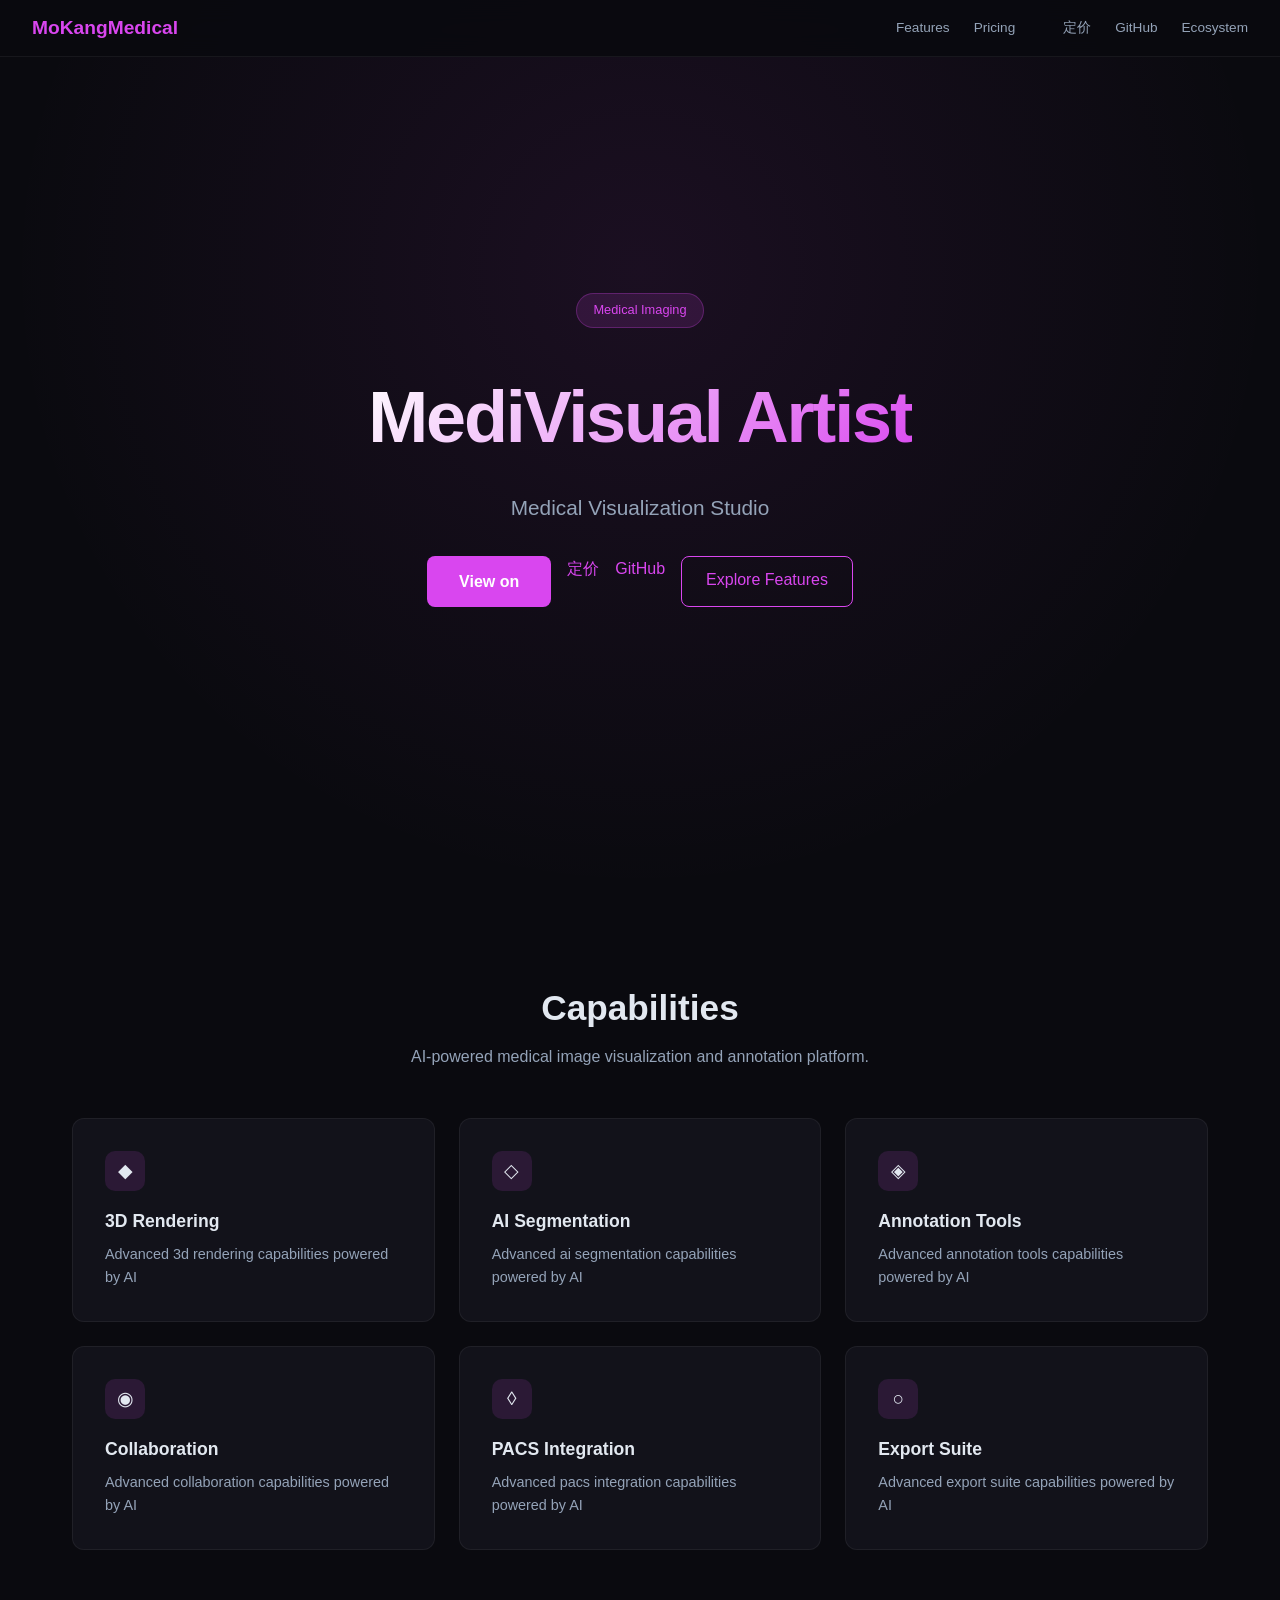
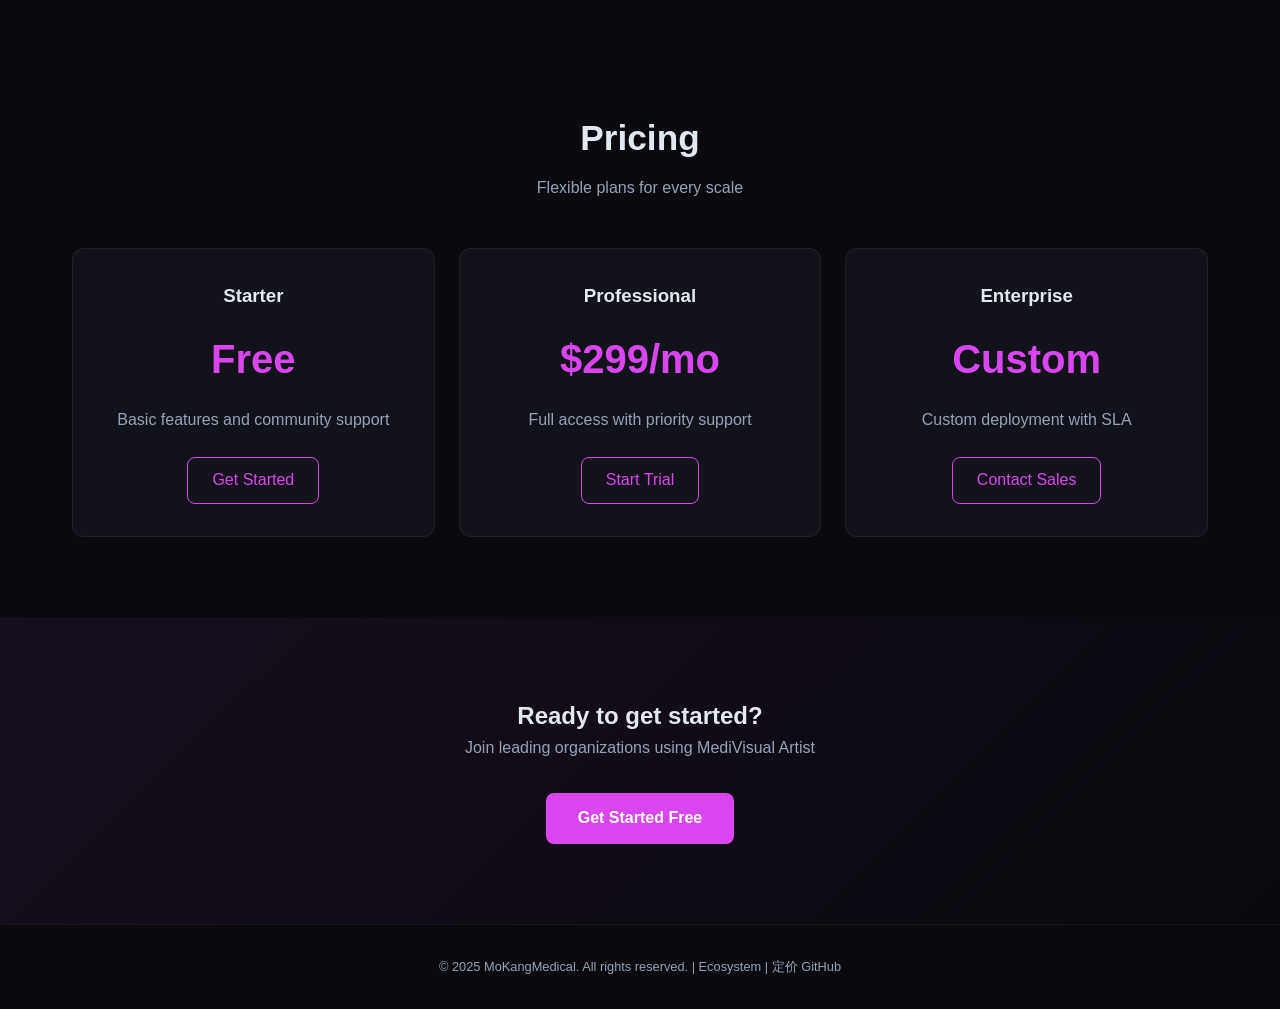
==== docs/index.html @ 1a630e6d "feat: comprehensive page upgrade with pricing, OG, JS, contact" ====
<!DOCTYPE html>
<html lang="en">
<head>
<meta charset="UTF-8">
<meta name="viewport" content="width=device-width,initial-scale=1.0">
<title>MediVisual Artist - MoKangMedical</title>
<meta name="description" content="AI-powered medical image visualization and annotation platform.">
<meta property="og:title" content="MediVisual Artist - MoKangMedical">
<meta property="og:description" content="AI-powered medical image visualization and annotation platform.">
<meta property="og:type" content="website">
<meta property="og:url" content="https://mokangmedical.github.io/medivisual-artist/">
<link rel="icon" href="data:image/svg+xml,<svg xmlns='http://www.w3.org/2000/svg' viewBox='0 0 100 100'><text y='.9em' font-size='90'>&#x1f3e5;</text></svg>">
<style>
*{margin:0;padding:0;box-sizing:border-box}
:root{--p:#d946ef;--bg:#0a0a0f;--s:#12121a;--t:#e2e8f0;--m:#94a3b8;--b:rgba(255,255,255,.06)}
body{font-family:-apple-system,BlinkMacSystemFont,'Segoe UI',sans-serif;background:var(--bg);color:var(--t);line-height:1.6}
a{color:var(--p);text-decoration:none}
.nav{position:fixed;top:0;left:0;right:0;background:rgba(10,10,15,.95);backdrop-filter:blur(12px);border-bottom:1px solid var(--b);z-index:1000;padding:.8rem 2rem;display:flex;align-items:center;justify-content:space-between}
.nb{font-size:1.2rem;font-weight:700;color:var(--p)}
.nl{display:flex;gap:1.5rem;align-items:center}
.nl a{color:var(--m);font-size:.85rem;transition:color .2s}
.nl a:hover{color:var(--t)}
.hero{min-height:100vh;display:flex;align-items:center;justify-content:center;text-align:center;padding:6rem 2rem;position:relative;overflow:hidden}
.hero::before{content:'';position:absolute;inset:0;background:radial-gradient(ellipse at 50% 30%,#d946ef15,transparent 70%)}
.hc{position:relative;max-width:800px}
.hero h1{font-size:clamp(2.5rem,6vw,4.5rem);font-weight:800;letter-spacing:-.03em;background:linear-gradient(135deg,#fff,#d946ef);-webkit-background-clip:text;-webkit-text-fill-color:transparent;margin-bottom:1rem}
.sub{font-size:1.3rem;color:var(--m);margin-bottom:2rem}
.cat{display:inline-block;padding:.4rem 1rem;background:#d946ef22;border:1px solid #d946ef44;border-radius:999px;font-size:.8rem;color:var(--p);margin-bottom:2rem}
.btn{display:inline-block;padding:.8rem 2rem;background:var(--p);color:#fff;border-radius:8px;font-weight:600;transition:all .2s}
.btn:hover{transform:translateY(-2px);box-shadow:0 8px 24px #d946ef40}
.bo{display:inline-block;padding:.6rem 1.5rem;border:1px solid var(--p);color:var(--p);border-radius:8px;font-weight:500;transition:all .2s}
.bo:hover{background:var(--p);color:#fff}
.sec{padding:5rem 2rem;max-width:1200px;margin:0 auto}
.st{text-align:center;font-size:2.2rem;font-weight:700;margin-bottom:.5rem}
.ss{text-align:center;color:var(--m);margin-bottom:3rem}
.fg{display:grid;grid-template-columns:repeat(auto-fit,minmax(300px,1fr));gap:1.5rem}
.fc{background:var(--s);border:1px solid var(--b);border-radius:12px;padding:2rem;transition:all .3s}
.fc:hover{border-color:#d946ef40;transform:translateY(-4px)}
.fi{width:40px;height:40px;background:#d946ef20;border-radius:10px;display:flex;align-items:center;justify-content:center;font-size:1.2rem;margin-bottom:1rem}
.fc h3{font-size:1.1rem;margin-bottom:.5rem}
.fc p{color:var(--m);font-size:.9rem}
.pg{display:grid;grid-template-columns:repeat(auto-fit,minmax(250px,1fr));gap:1.5rem;margin-top:2rem}
.pc{background:var(--s);border:1px solid var(--b);border-radius:12px;padding:2rem;text-align:center;transition:all .3s}
.pc:hover{border-color:#d946ef40}
.pr{font-size:2.5rem;font-weight:800;color:var(--p);margin:1rem 0}
.pc p{color:var(--m);margin-bottom:1.5rem}
.cta{text-align:center;padding:5rem 2rem;background:linear-gradient(135deg,#d946ef10,transparent)}
footer{text-align:center;padding:2rem;color:var(--m);font-size:.8rem;border-top:1px solid var(--b)}
footer a{color:var(--m)}
.stats{display:grid;grid-template-columns:repeat(4,1fr);gap:1.5rem;margin:3rem 0}
.stat{text-align:center}
.stat .num{font-size:2.5rem;font-weight:800;color:var(--p)}
.stat .lbl{color:var(--m);font-size:.85rem}
@media(max-width:768px){.nl{display:none}.fg,.pg{grid-template-columns:1fr}.stats{grid-template-columns:repeat(2,1fr)}}
</style>
<script type="application/ld+json">
{
  "@context": "https://schema.org",
  "@type": "SoftwareApplication",
  "name": "MediVisual Artist - Medical Visualization",
  "description": "AI-powered medical visualization platform for creating professional medical illustrations, anatomical diagrams, and research figures.",
  "url": "https://mokangmedical.github.io/medivisual-artist/",
  "provider": {
    "@type": "Organization",
    "name": "MoKangMedical",
    "url": "https://github.com/MoKangMedical"
  }
}
</script>
  <meta name="robots" content="index, follow">
<meta name="theme-color" content="#0a0a0f">
</head>
<body>
<nav class="nav">
<a href="https://mokangmedical.github.io/opc-homepage/" class="nb">MoKangMedical</a>
<div class="nl">
<a href="#features">Features</a>
<a href="#pricing">Pricing</a>
<a href="https://github.com/MoKangMedical/medivisual-artist"><a href="pricing.html">定价</a>
<a href="https://github.com/MoKangMedical">GitHub</a>
<a href="https://mokangmedical.github.io/opc-homepage/">Ecosystem</a>
</div>
</nav>
<section class="hero">
<div class="hc">
<span class="cat">Medical Imaging</span>
<h1>MediVisual Artist</h1>
<p class="sub">Medical Visualization Studio</p>
<div style="display:flex;gap:1rem;justify-content:center;flex-wrap:wrap">
<a href="https://github.com/MoKangMedical/medivisual-artist" class="btn">View on <a href="pricing.html">定价</a>
<a href="https://github.com/MoKangMedical">GitHub</a>
<a href="#features" class="bo">Explore Features</a>
</div>
</div>
</section>
<section class="sec" id="features">
<h2 class="st">Capabilities</h2>
<p class="ss">AI-powered medical image visualization and annotation platform.</p>
<div class="fg"><div class="fc"><div class="fi">◆</div><h3>3D Rendering</h3><p>Advanced 3d rendering capabilities powered by AI</p></div><div class="fc"><div class="fi">◇</div><h3>AI Segmentation</h3><p>Advanced ai segmentation capabilities powered by AI</p></div><div class="fc"><div class="fi">◈</div><h3>Annotation Tools</h3><p>Advanced annotation tools capabilities powered by AI</p></div><div class="fc"><div class="fi">◉</div><h3>Collaboration</h3><p>Advanced collaboration capabilities powered by AI</p></div><div class="fc"><div class="fi">◊</div><h3>PACS Integration</h3><p>Advanced pacs integration capabilities powered by AI</p></div><div class="fc"><div class="fi">○</div><h3>Export Suite</h3><p>Advanced export suite capabilities powered by AI</p></div>
</div>
</section>
<section class="sec" id="pricing">
<h2 class="st">Pricing</h2>
<p class="ss">Flexible plans for every scale</p>
<div class="pg">
<div class="pc"><h3>Starter</h3><div class="pr">Free</div><p>Basic features and community support</p><a href="https://github.com/MoKangMedical/medivisual-artist" class="bo">Get Started</a></div>
<div class="pc"><h3>Professional</h3><div class="pr">$299/mo</div><p>Full access with priority support</p><a href="https://github.com/MoKangMedical/medivisual-artist" class="bo">Start Trial</a></div>
<div class="pc"><h3>Enterprise</h3><div class="pr">Custom</div><p>Custom deployment with SLA</p><a href="https://github.com/MoKangMedical/medivisual-artist" class="bo">Contact Sales</a></div>
</div>
</section>
<section class="cta">
<h2>Ready to get started?</h2>
<p style="color:var(--m);margin-bottom:2rem">Join leading organizations using MediVisual Artist</p>
<a href="https://github.com/MoKangMedical/medivisual-artist" class="btn">Get Started Free</a>
</section>
<footer>
<p>&copy; 2025 MoKangMedical. All rights reserved. | <a href="https://mokangmedical.github.io/opc-homepage/">Ecosystem</a> | <a href="https://github.com/MoKangMedical"><a href="pricing.html">定价</a>
<a href="https://github.com/MoKangMedical">GitHub</a></p>
</footer>
<script>
// Scroll reveal animation
const obs=new IntersectionObserver(e=>{e.forEach(i=>{if(i.isIntersecting){i.target.style.opacity='1';i.target.style.transform='translateY(0)';obs.unobserve(i.target)}})},{threshold:.1});
document.querySelectorAll('.fc,.pc').forEach(el=>{el.style.opacity='0';el.style.transform='translateY(20px)';el.style.transition='all 0.6s ease';obs.observe(el)});
// Counter animation
document.querySelectorAll('.stat .num').forEach(el=>{const t=parseInt(el.dataset.val||0);let c=0;const s=t/60;const tm=setInterval(()=>{c+=s;if(c>=t){c=t;clearInterval(tm)}el.textContent=Math.floor(c).toLocaleString()},25)});
</script>
</body>
</html>
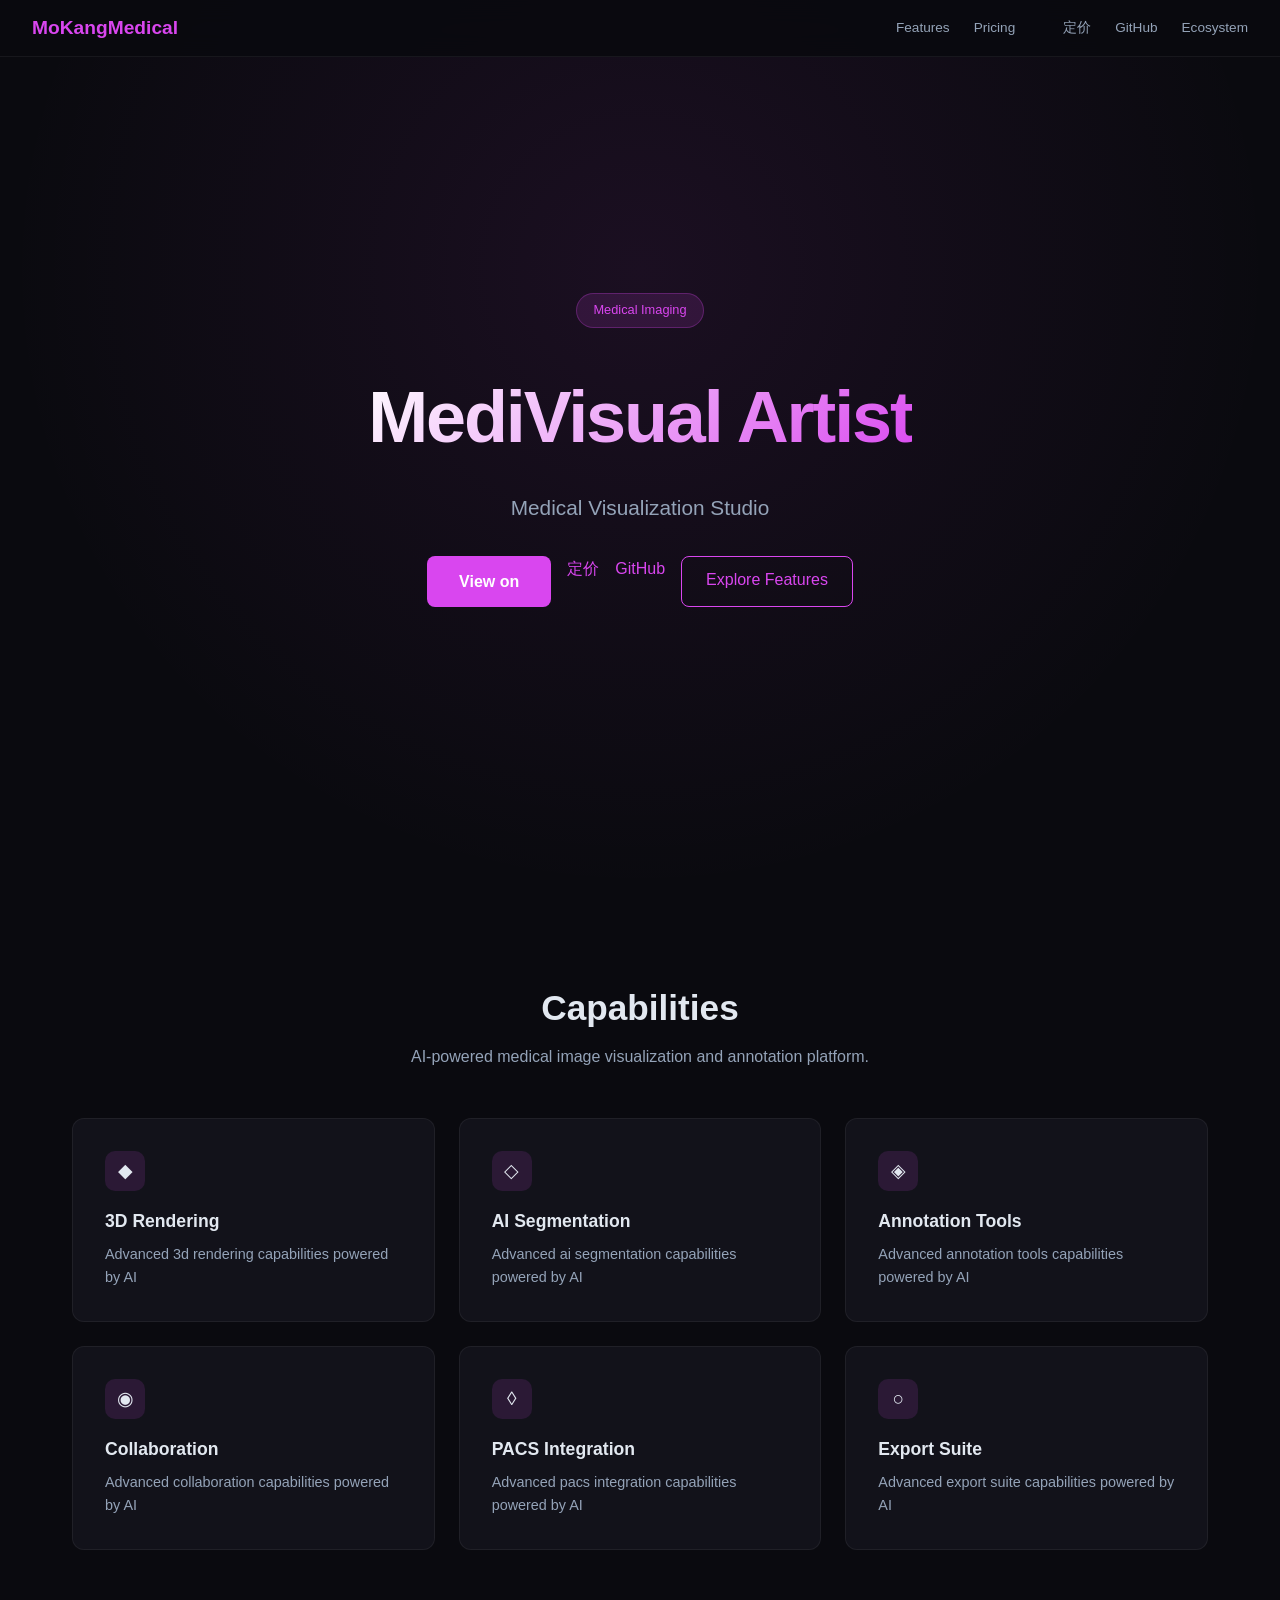
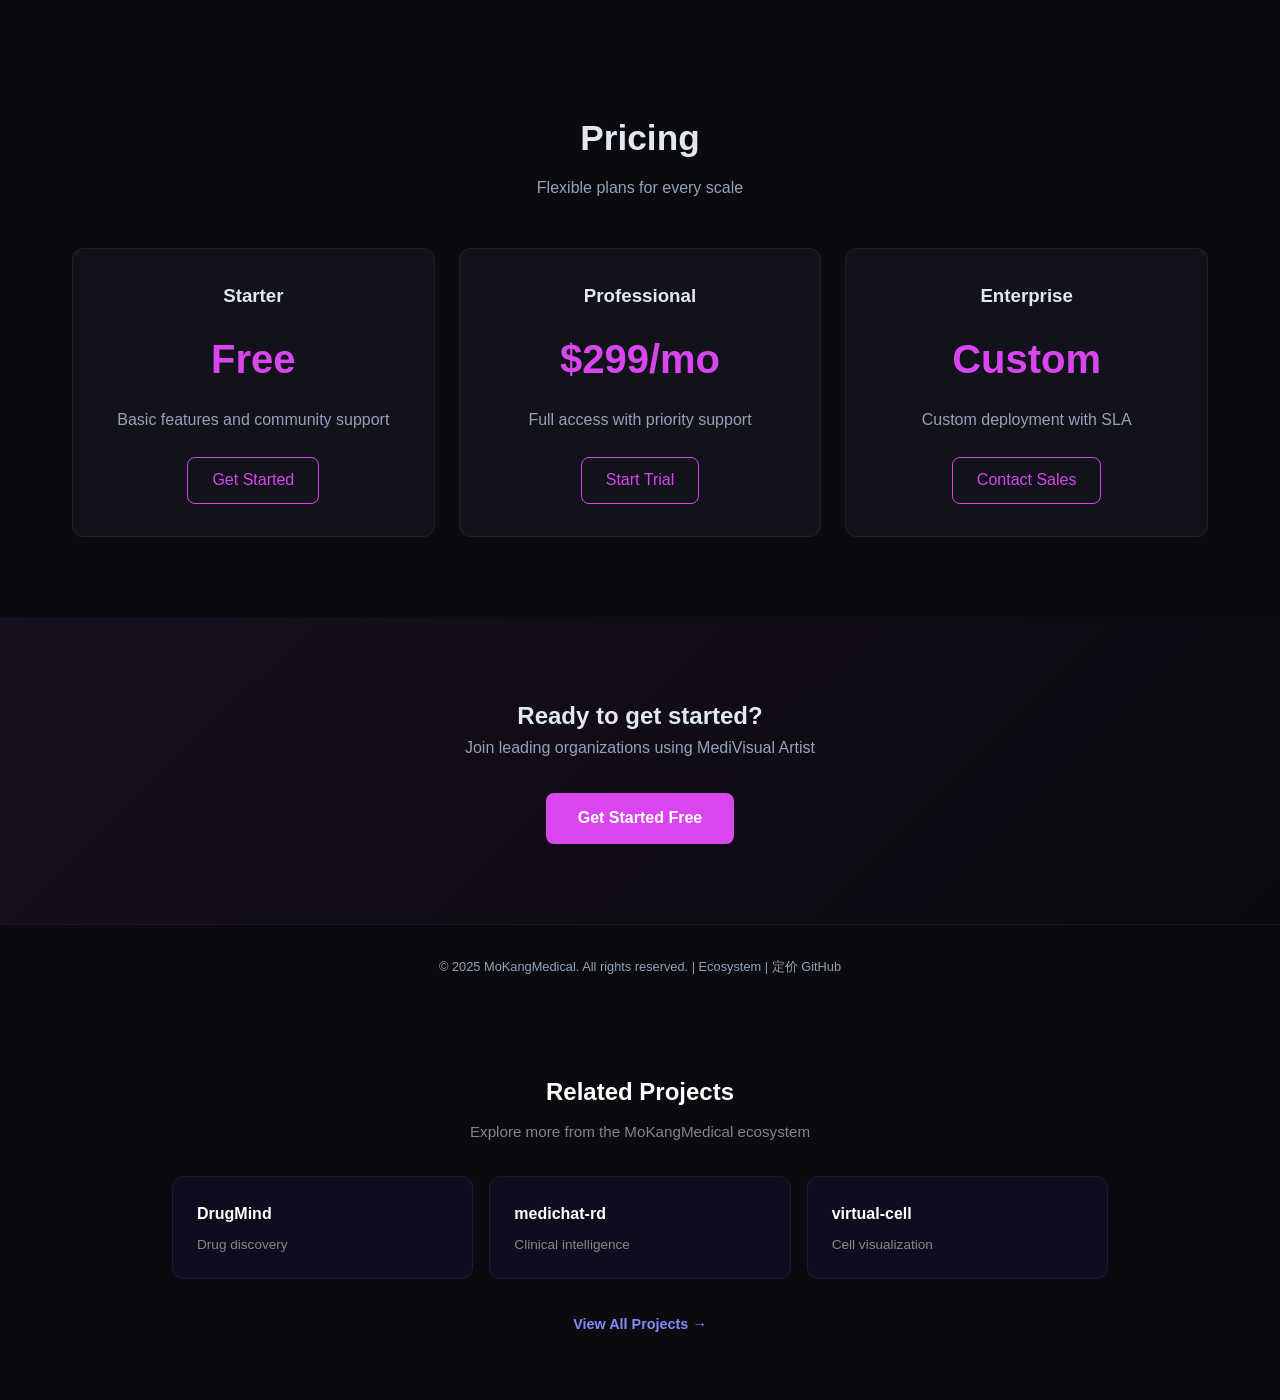
==== commit e2b7d42e: "feat: add ecosystem cross-references + JSON-LD structured data" ====
--- a/docs/index.html
+++ b/docs/index.html
@@ -124,5 +124,17 @@
 // Counter animation
 document.querySelectorAll('.stat .num').forEach(el=>{const t=parseInt(el.dataset.val||0);let c=0;const s=t/60;const tm=setInterval(()=>{c+=s;if(c>=t){c=t;clearInterval(tm)}el.textContent=Math.floor(c).toLocaleString()},25)});
 </script>
+
+<section style="padding:4rem 2rem;max-width:1000px;margin:0 auto">
+<h3 style="font-size:1.5rem;font-weight:800;color:#fff;text-align:center;margin-bottom:0.5rem">Related Projects</h3>
+<p style="color:rgba(255,255,255,0.5);text-align:center;margin-bottom:2rem;font-size:0.95rem">Explore more from the MoKangMedical ecosystem</p>
+<div style="display:grid;grid-template-columns:repeat(auto-fill,minmax(280px,1fr));gap:1rem">
+<a href="https://mokangmedical.github.io/DrugMind/" style="display:block;background:rgba(15,15,40,0.6);border:1px solid rgba(99,102,241,0.15);border-radius:12px;padding:1.5rem;text-decoration:none;color:#fff;transition:all 0.3s"><h4 style="font-size:1rem;font-weight:700;margin:0 0 0.5rem">DrugMind</h4><p style="color:rgba(255,255,255,0.5);font-size:0.85rem;margin:0;line-height:1.4">Drug discovery</p></a>
+<a href="https://mokangmedical.github.io/medichat-rd/" style="display:block;background:rgba(15,15,40,0.6);border:1px solid rgba(99,102,241,0.15);border-radius:12px;padding:1.5rem;text-decoration:none;color:#fff;transition:all 0.3s"><h4 style="font-size:1rem;font-weight:700;margin:0 0 0.5rem">medichat-rd</h4><p style="color:rgba(255,255,255,0.5);font-size:0.85rem;margin:0;line-height:1.4">Clinical intelligence</p></a>
+<a href="https://mokangmedical.github.io/virtual-cell/" style="display:block;background:rgba(15,15,40,0.6);border:1px solid rgba(99,102,241,0.15);border-radius:12px;padding:1.5rem;text-decoration:none;color:#fff;transition:all 0.3s"><h4 style="font-size:1rem;font-weight:700;margin:0 0 0.5rem">virtual-cell</h4><p style="color:rgba(255,255,255,0.5);font-size:0.85rem;margin:0;line-height:1.4">Cell visualization</p></a>
+</div>
+<div style="text-align:center;margin-top:2rem"><a href="https://mokangmedical.github.io/opc-homepage/" style="color:#818cf8;text-decoration:none;font-weight:600;font-size:0.9rem">View All Projects →</a></div>
+</section>
+
 </body>
 </html>
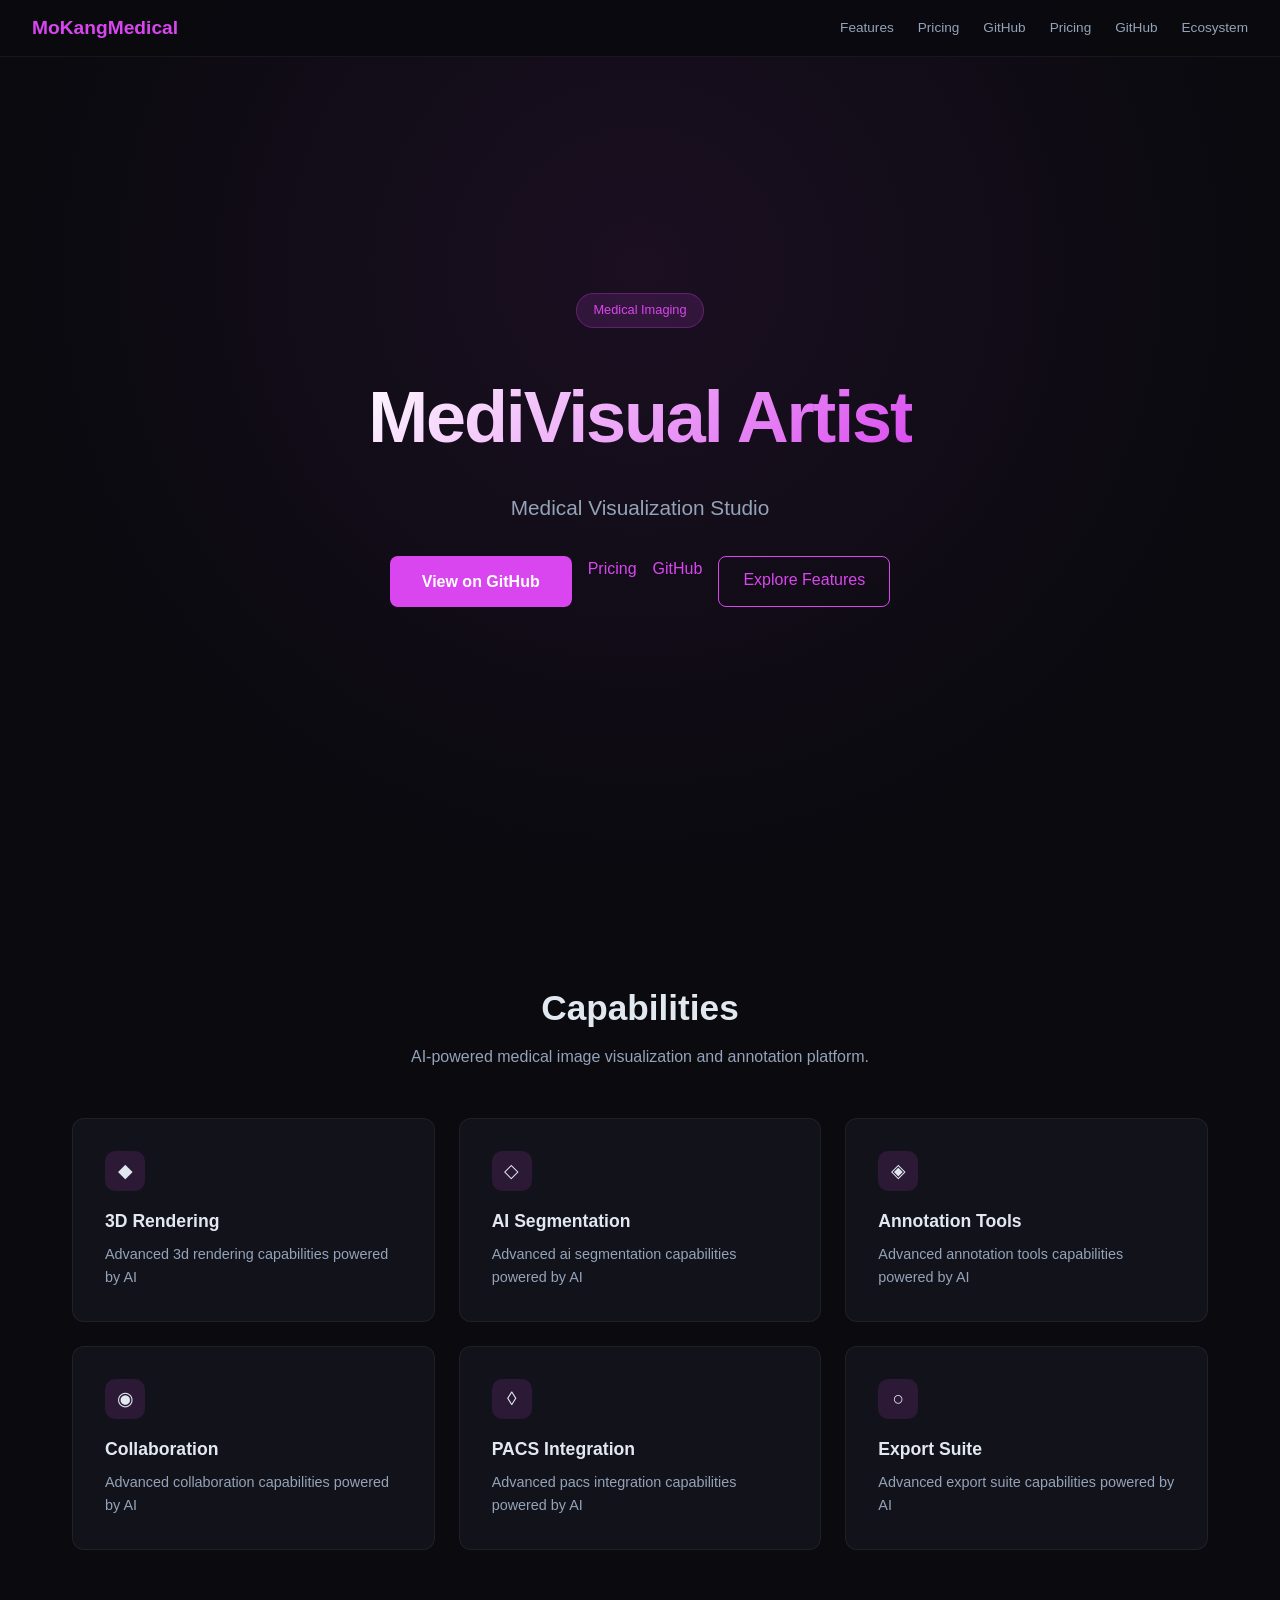
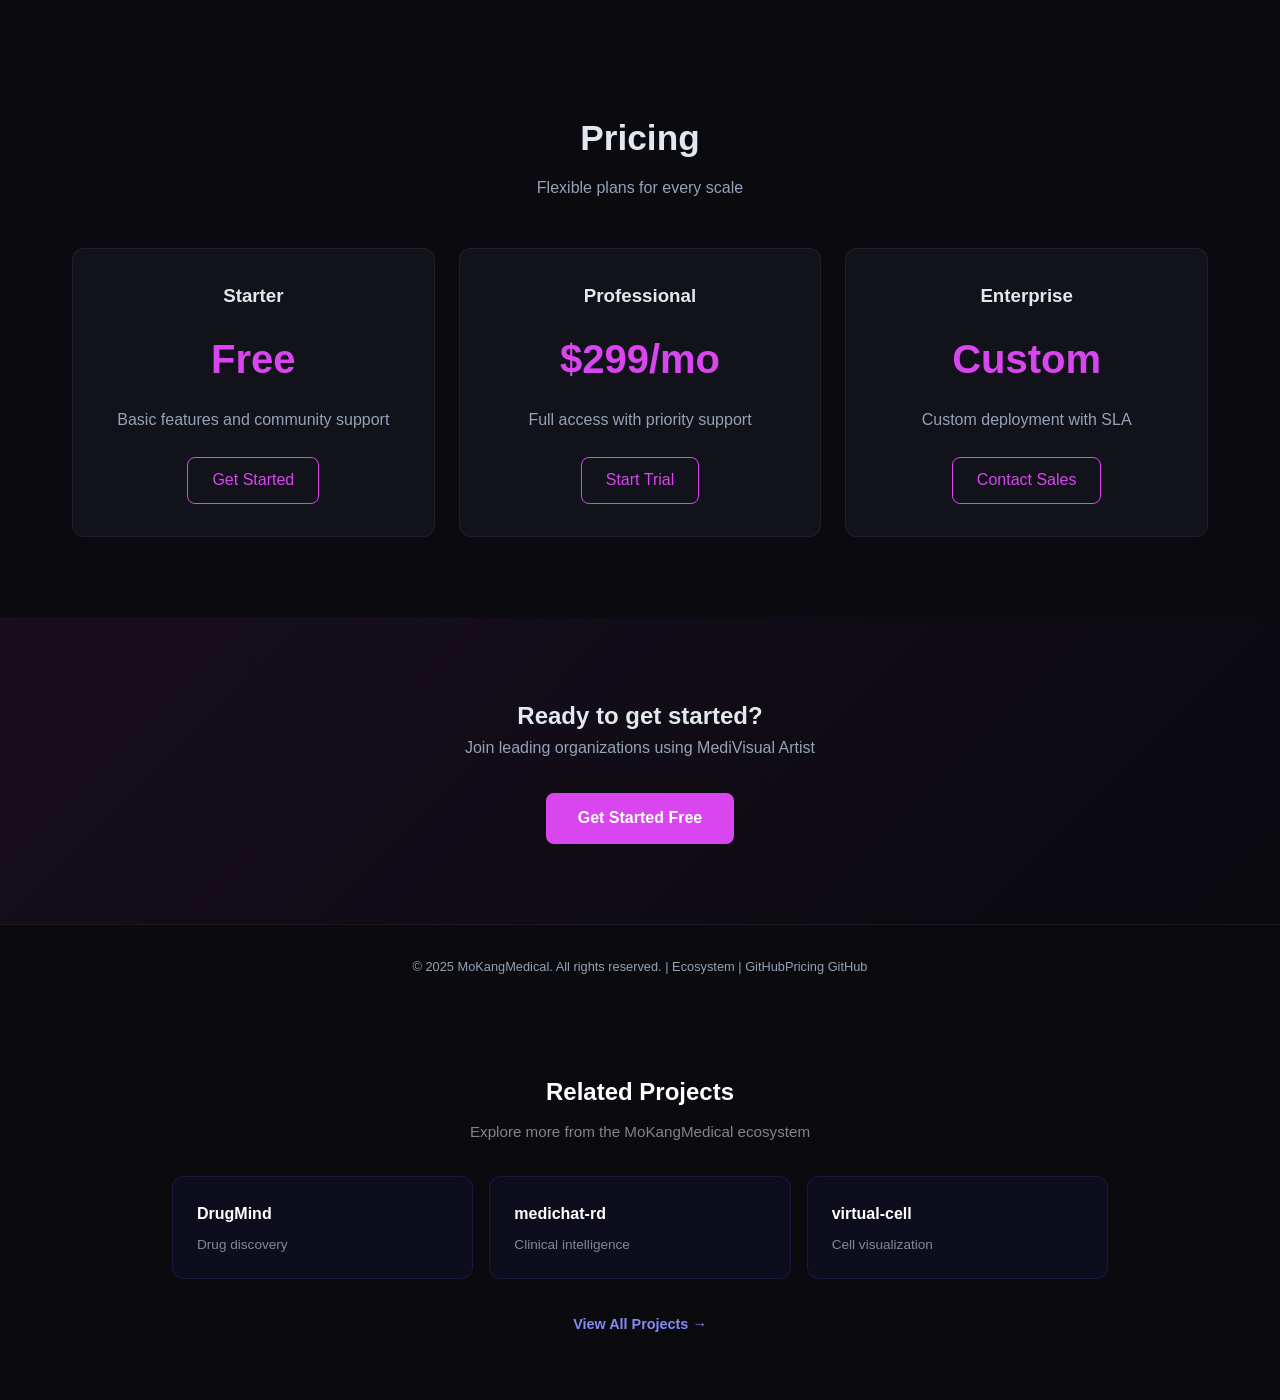
==== commit 6736cb55: "Final updates - ecosystem footer and content improvements" ====
--- a/docs/index.html
+++ b/docs/index.html
@@ -69,6 +69,49 @@
 </script>
   <meta name="robots" content="index, follow">
 <meta name="theme-color" content="#0a0a0f">
+
+<style>
+/* === Ecosystem Animations === */
+@keyframes fadeInUp {
+  from { opacity: 0; transform: translateY(20px); }
+  to { opacity: 1; transform: translateY(0); }
+}
+@keyframes fadeIn {
+  from { opacity: 0; }
+  to { opacity: 1; }
+}
+@keyframes pulse {
+  0%, 100% { opacity: 1; }
+  50% { opacity: 0.7; }
+}
+.animate-in { animation: fadeInUp 0.6s ease-out forwards; opacity: 0; }
+.animate-fade { animation: fadeIn 0.4s ease-out forwards; opacity: 0; }
+.delay-1 { animation-delay: 0.1s; }
+.delay-2 { animation-delay: 0.2s; }
+.delay-3 { animation-delay: 0.3s; }
+.delay-4 { animation-delay: 0.4s; }
+/* Smooth scroll */
+html { scroll-behavior: smooth; }
+/* Hover lift for cards */
+.hover-lift { transition: transform 0.3s ease, box-shadow 0.3s ease; }
+.hover-lift:hover { transform: translateY(-4px); box-shadow: 0 12px 40px rgba(99,102,241,0.15); }
+</style>
+<script>
+// Intersection Observer for scroll animations
+document.addEventListener('DOMContentLoaded', function() {
+  const observer = new IntersectionObserver((entries) => {
+    entries.forEach(entry => {
+      if (entry.isIntersecting) {
+        entry.target.classList.add('animate-in');
+        observer.unobserve(entry.target);
+      }
+    });
+  }, { threshold: 0.1, rootMargin: '0px 0px -50px 0px' });
+  document.querySelectorAll('.animate-on-scroll').forEach(el => observer.observe(el));
+});
+</script>
+
+<link rel="canonical" href="https://mokangmedical.github.io/medivisual-artist/">
 </head>
 <body>
 <nav class="nav">
@@ -76,7 +119,7 @@
 <div class="nl">
 <a href="#features">Features</a>
 <a href="#pricing">Pricing</a>
-<a href="https://github.com/MoKangMedical/medivisual-artist"><a href="pricing.html">定价</a>
+<a href="https://github.com/MoKangMedical/medivisual-artist">GitHub</a><a href="pricing.html">Pricing</a>
 <a href="https://github.com/MoKangMedical">GitHub</a>
 <a href="https://mokangmedical.github.io/opc-homepage/">Ecosystem</a>
 </div>
@@ -87,7 +130,7 @@
 <h1>MediVisual Artist</h1>
 <p class="sub">Medical Visualization Studio</p>
 <div style="display:flex;gap:1rem;justify-content:center;flex-wrap:wrap">
-<a href="https://github.com/MoKangMedical/medivisual-artist" class="btn">View on <a href="pricing.html">定价</a>
+<a href="https://github.com/MoKangMedical/medivisual-artist" class="btn">View on GitHub</a><a href="pricing.html">Pricing</a>
 <a href="https://github.com/MoKangMedical">GitHub</a>
 <a href="#features" class="bo">Explore Features</a>
 </div>
@@ -114,7 +157,7 @@
 <a href="https://github.com/MoKangMedical/medivisual-artist" class="btn">Get Started Free</a>
 </section>
 <footer>
-<p>&copy; 2025 MoKangMedical. All rights reserved. | <a href="https://mokangmedical.github.io/opc-homepage/">Ecosystem</a> | <a href="https://github.com/MoKangMedical"><a href="pricing.html">定价</a>
+<p>&copy; 2025 MoKangMedical. All rights reserved. | <a href="https://mokangmedical.github.io/opc-homepage/">Ecosystem</a> | <a href="https://github.com/MoKangMedical">GitHub</a><a href="pricing.html">Pricing</a>
 <a href="https://github.com/MoKangMedical">GitHub</a></p>
 </footer>
 <script>
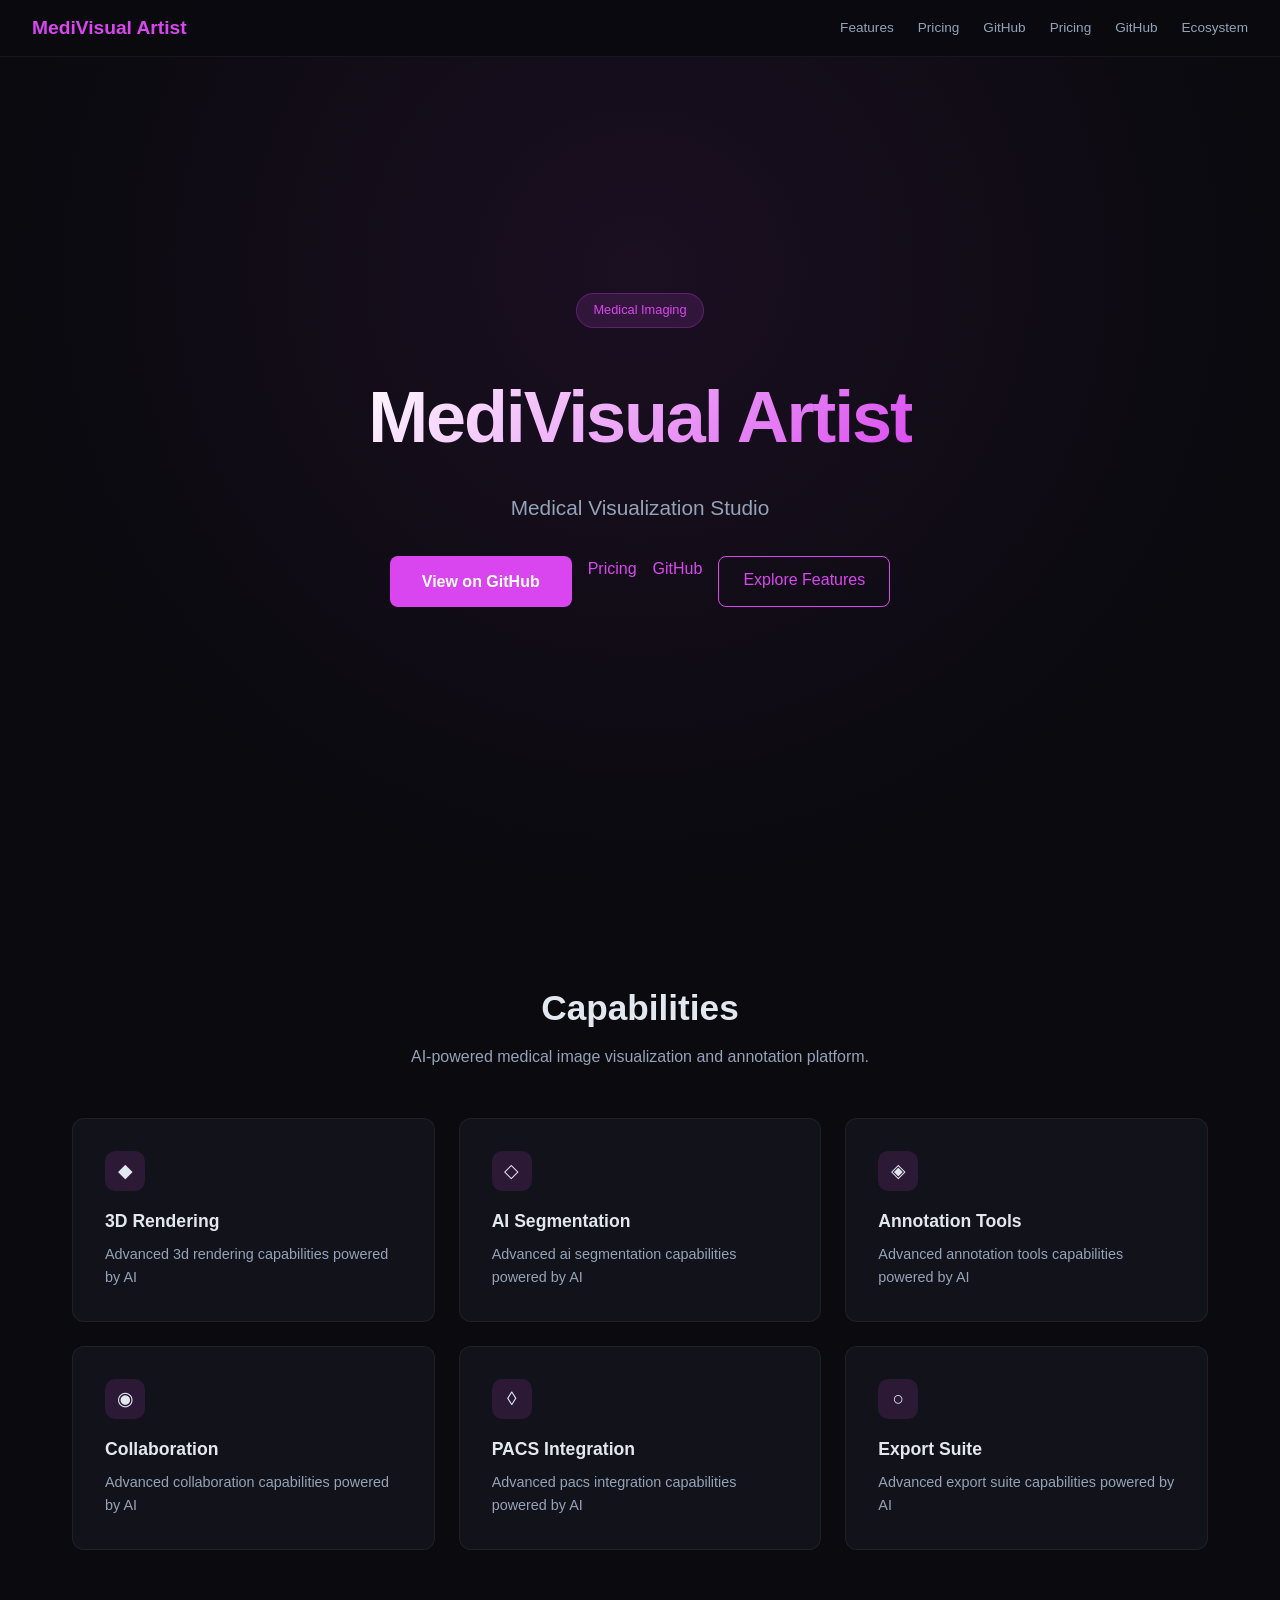
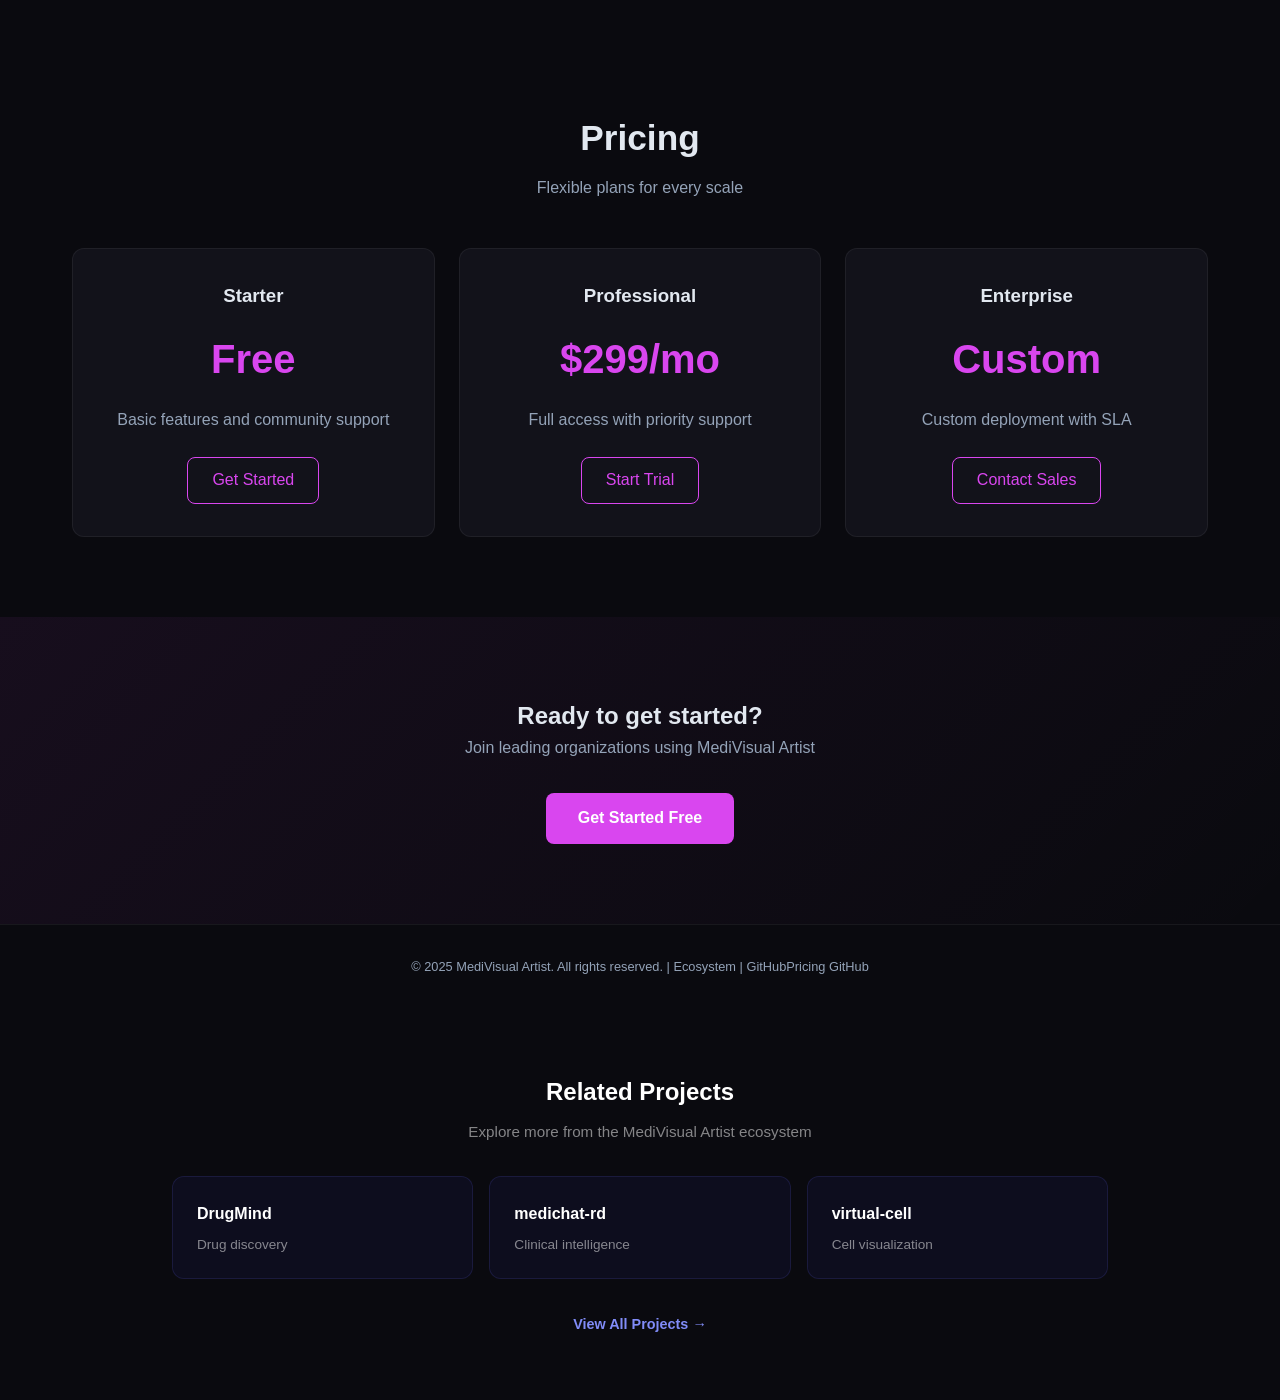
==== commit 57537758: "fix: remove MoKangMedical branding" ====
--- a/docs/index.html
+++ b/docs/index.html
@@ -3,9 +3,9 @@
 <head>
 <meta charset="UTF-8">
 <meta name="viewport" content="width=device-width,initial-scale=1.0">
-<title>MediVisual Artist - MoKangMedical</title>
+<title>MediVisual Artist - MediVisual Artist</title>
 <meta name="description" content="AI-powered medical image visualization and annotation platform.">
-<meta property="og:title" content="MediVisual Artist - MoKangMedical">
+<meta property="og:title" content="MediVisual Artist - MediVisual Artist">
 <meta property="og:description" content="AI-powered medical image visualization and annotation platform.">
 <meta property="og:type" content="website">
 <meta property="og:url" content="https://mokangmedical.github.io/medivisual-artist/">
@@ -62,8 +62,8 @@
   "url": "https://mokangmedical.github.io/medivisual-artist/",
   "provider": {
     "@type": "Organization",
-    "name": "MoKangMedical",
-    "url": "https://github.com/MoKangMedical"
+    "name": "MediVisual Artist",
+    "url": "https://github.com/MediVisual Artist"
   }
 }
 </script>
@@ -115,12 +115,12 @@
 </head>
 <body>
 <nav class="nav">
-<a href="https://mokangmedical.github.io/opc-homepage/" class="nb">MoKangMedical</a>
+<a href="https://mokangmedical.github.io/opc-homepage/" class="nb">MediVisual Artist</a>
 <div class="nl">
 <a href="#features">Features</a>
 <a href="#pricing">Pricing</a>
-<a href="https://github.com/MoKangMedical/medivisual-artist">GitHub</a><a href="pricing.html">Pricing</a>
-<a href="https://github.com/MoKangMedical">GitHub</a>
+<a href="https://github.com/MediVisual Artist/medivisual-artist">GitHub</a><a href="pricing.html">Pricing</a>
+<a href="https://github.com/MediVisual Artist">GitHub</a>
 <a href="https://mokangmedical.github.io/opc-homepage/">Ecosystem</a>
 </div>
 </nav>
@@ -130,8 +130,8 @@
 <h1>MediVisual Artist</h1>
 <p class="sub">Medical Visualization Studio</p>
 <div style="display:flex;gap:1rem;justify-content:center;flex-wrap:wrap">
-<a href="https://github.com/MoKangMedical/medivisual-artist" class="btn">View on GitHub</a><a href="pricing.html">Pricing</a>
-<a href="https://github.com/MoKangMedical">GitHub</a>
+<a href="https://github.com/MediVisual Artist/medivisual-artist" class="btn">View on GitHub</a><a href="pricing.html">Pricing</a>
+<a href="https://github.com/MediVisual Artist">GitHub</a>
 <a href="#features" class="bo">Explore Features</a>
 </div>
 </div>
@@ -146,19 +146,19 @@
 <h2 class="st">Pricing</h2>
 <p class="ss">Flexible plans for every scale</p>
 <div class="pg">
-<div class="pc"><h3>Starter</h3><div class="pr">Free</div><p>Basic features and community support</p><a href="https://github.com/MoKangMedical/medivisual-artist" class="bo">Get Started</a></div>
-<div class="pc"><h3>Professional</h3><div class="pr">$299/mo</div><p>Full access with priority support</p><a href="https://github.com/MoKangMedical/medivisual-artist" class="bo">Start Trial</a></div>
-<div class="pc"><h3>Enterprise</h3><div class="pr">Custom</div><p>Custom deployment with SLA</p><a href="https://github.com/MoKangMedical/medivisual-artist" class="bo">Contact Sales</a></div>
+<div class="pc"><h3>Starter</h3><div class="pr">Free</div><p>Basic features and community support</p><a href="https://github.com/MediVisual Artist/medivisual-artist" class="bo">Get Started</a></div>
+<div class="pc"><h3>Professional</h3><div class="pr">$299/mo</div><p>Full access with priority support</p><a href="https://github.com/MediVisual Artist/medivisual-artist" class="bo">Start Trial</a></div>
+<div class="pc"><h3>Enterprise</h3><div class="pr">Custom</div><p>Custom deployment with SLA</p><a href="https://github.com/MediVisual Artist/medivisual-artist" class="bo">Contact Sales</a></div>
 </div>
 </section>
 <section class="cta">
 <h2>Ready to get started?</h2>
 <p style="color:var(--m);margin-bottom:2rem">Join leading organizations using MediVisual Artist</p>
-<a href="https://github.com/MoKangMedical/medivisual-artist" class="btn">Get Started Free</a>
+<a href="https://github.com/MediVisual Artist/medivisual-artist" class="btn">Get Started Free</a>
 </section>
 <footer>
-<p>&copy; 2025 MoKangMedical. All rights reserved. | <a href="https://mokangmedical.github.io/opc-homepage/">Ecosystem</a> | <a href="https://github.com/MoKangMedical">GitHub</a><a href="pricing.html">Pricing</a>
-<a href="https://github.com/MoKangMedical">GitHub</a></p>
+<p>&copy; 2025 MediVisual Artist. All rights reserved. | <a href="https://mokangmedical.github.io/opc-homepage/">Ecosystem</a> | <a href="https://github.com/MediVisual Artist">GitHub</a><a href="pricing.html">Pricing</a>
+<a href="https://github.com/MediVisual Artist">GitHub</a></p>
 </footer>
 <script>
 // Scroll reveal animation
@@ -170,7 +170,7 @@
 
 <section style="padding:4rem 2rem;max-width:1000px;margin:0 auto">
 <h3 style="font-size:1.5rem;font-weight:800;color:#fff;text-align:center;margin-bottom:0.5rem">Related Projects</h3>
-<p style="color:rgba(255,255,255,0.5);text-align:center;margin-bottom:2rem;font-size:0.95rem">Explore more from the MoKangMedical ecosystem</p>
+<p style="color:rgba(255,255,255,0.5);text-align:center;margin-bottom:2rem;font-size:0.95rem">Explore more from the MediVisual Artist ecosystem</p>
 <div style="display:grid;grid-template-columns:repeat(auto-fill,minmax(280px,1fr));gap:1rem">
 <a href="https://mokangmedical.github.io/DrugMind/" style="display:block;background:rgba(15,15,40,0.6);border:1px solid rgba(99,102,241,0.15);border-radius:12px;padding:1.5rem;text-decoration:none;color:#fff;transition:all 0.3s"><h4 style="font-size:1rem;font-weight:700;margin:0 0 0.5rem">DrugMind</h4><p style="color:rgba(255,255,255,0.5);font-size:0.85rem;margin:0;line-height:1.4">Drug discovery</p></a>
 <a href="https://mokangmedical.github.io/medichat-rd/" style="display:block;background:rgba(15,15,40,0.6);border:1px solid rgba(99,102,241,0.15);border-radius:12px;padding:1.5rem;text-decoration:none;color:#fff;transition:all 0.3s"><h4 style="font-size:1rem;font-weight:700;margin:0 0 0.5rem">medichat-rd</h4><p style="color:rgba(255,255,255,0.5);font-size:0.85rem;margin:0;line-height:1.4">Clinical intelligence</p></a>
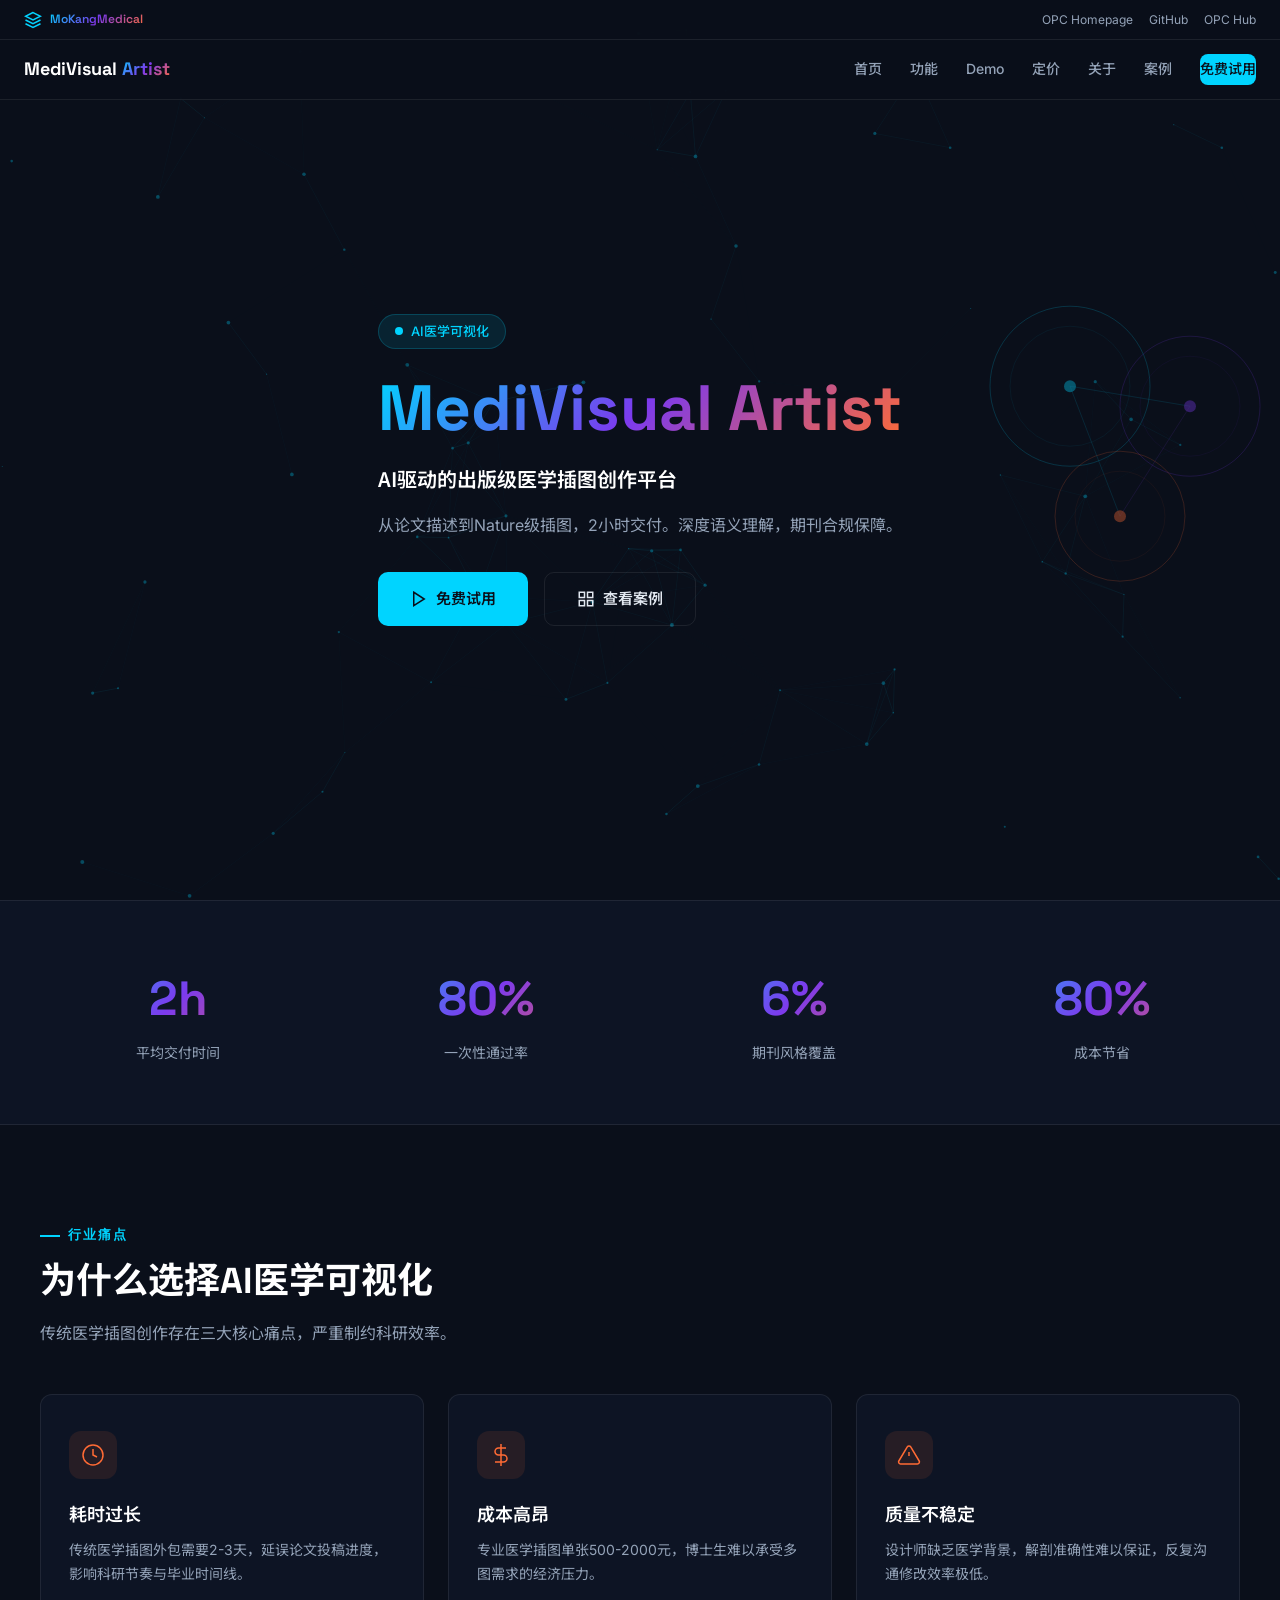
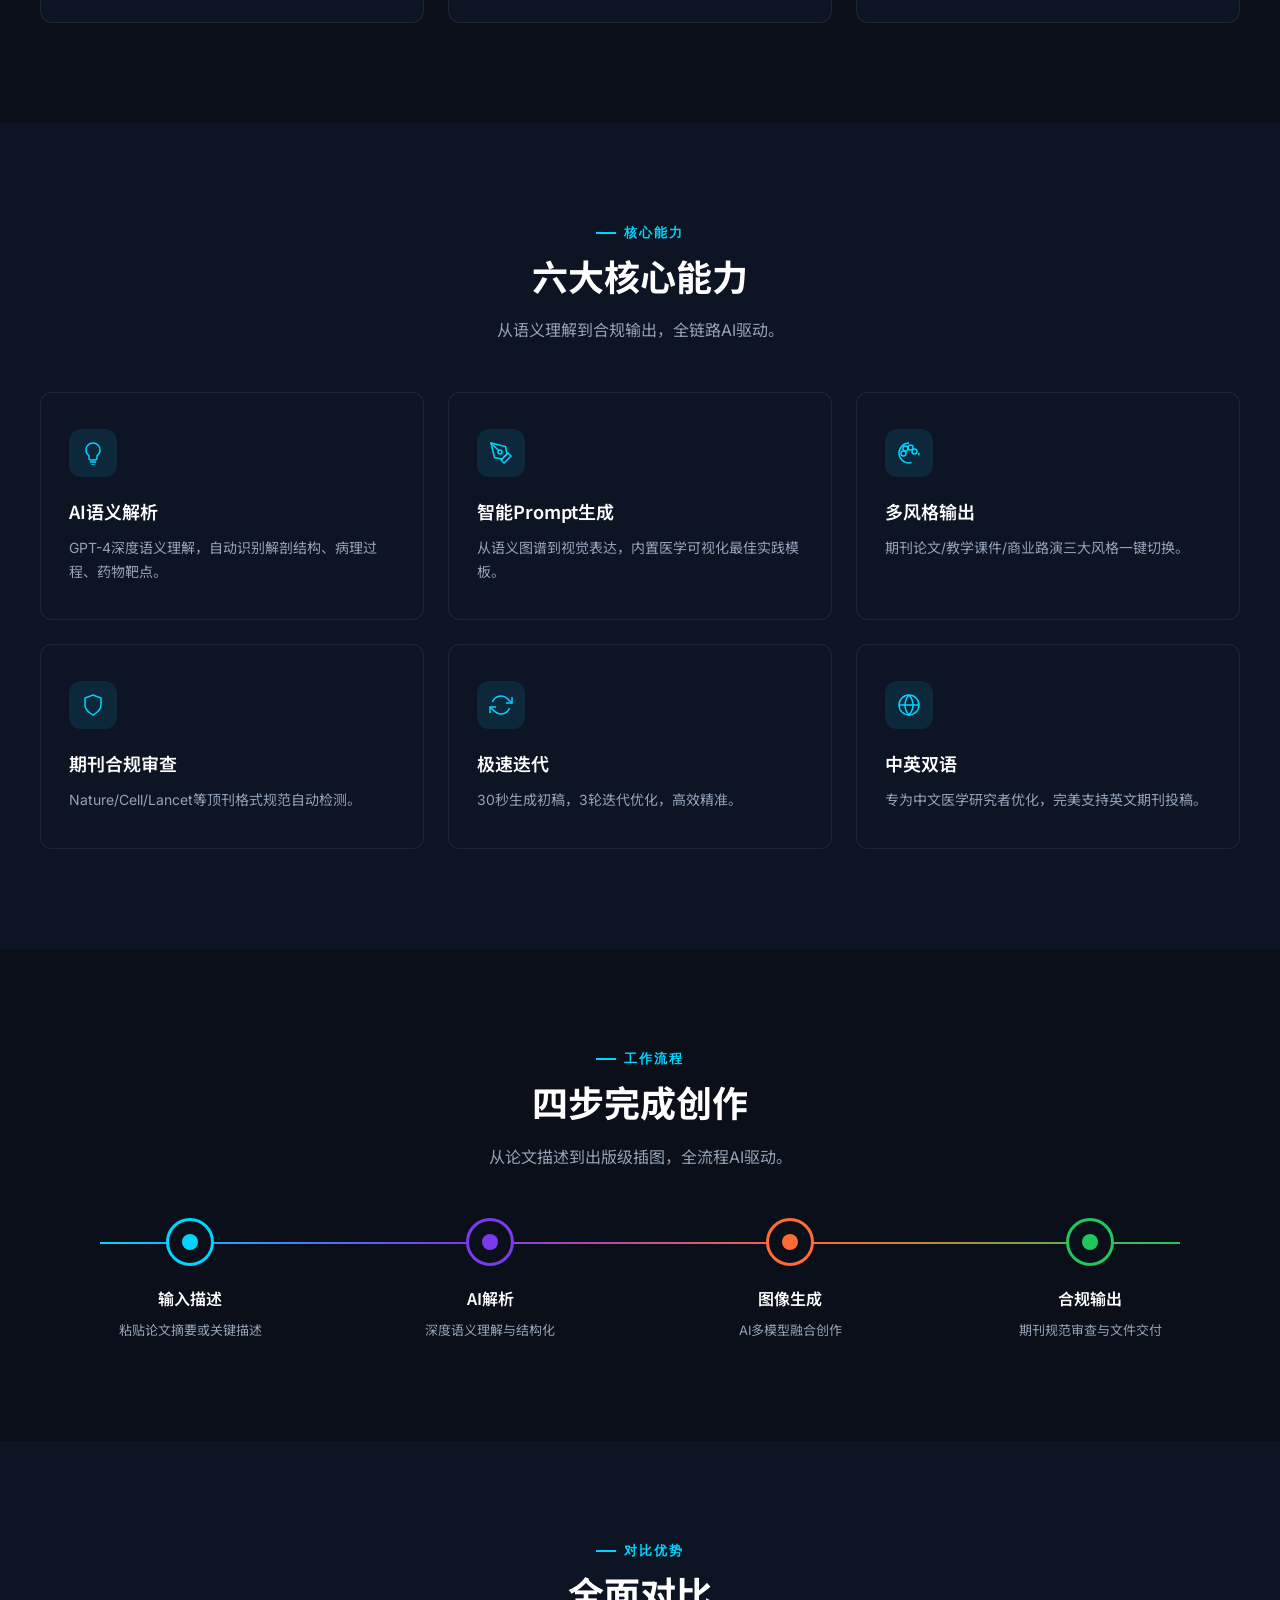
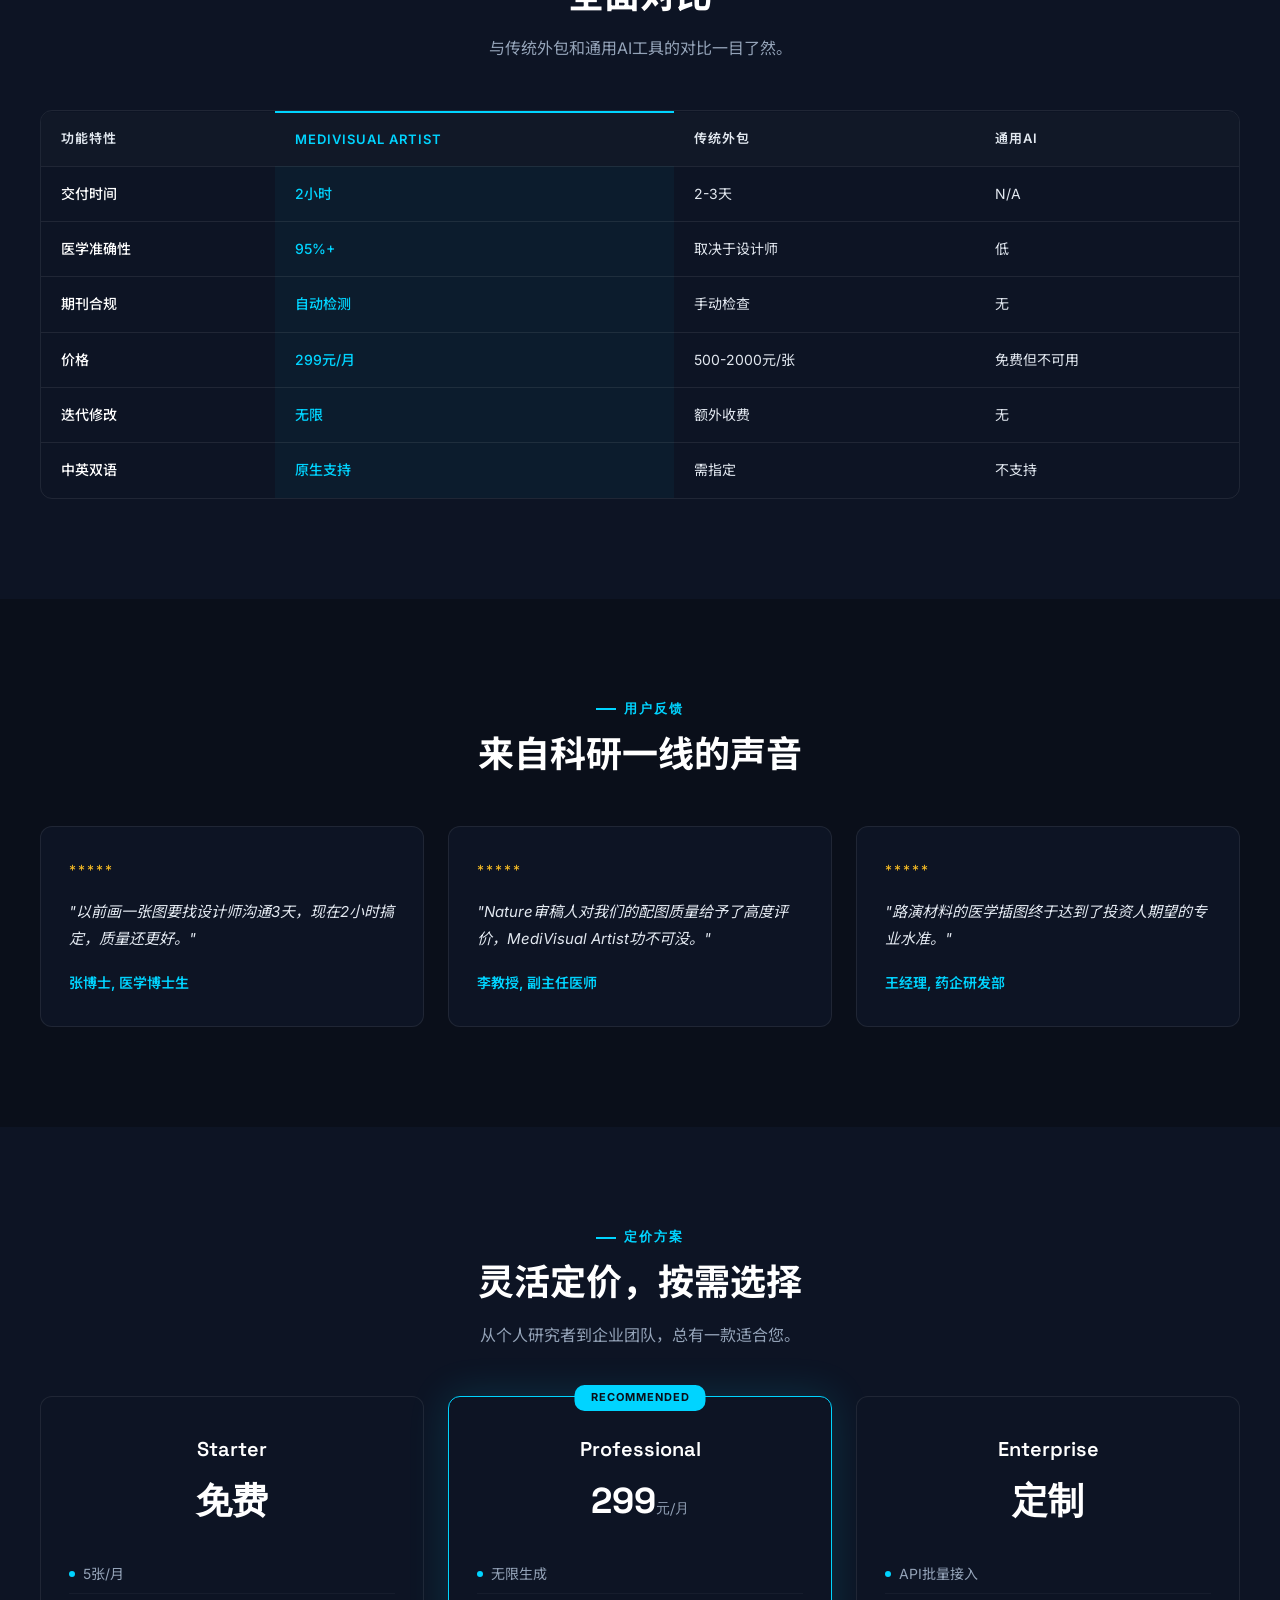
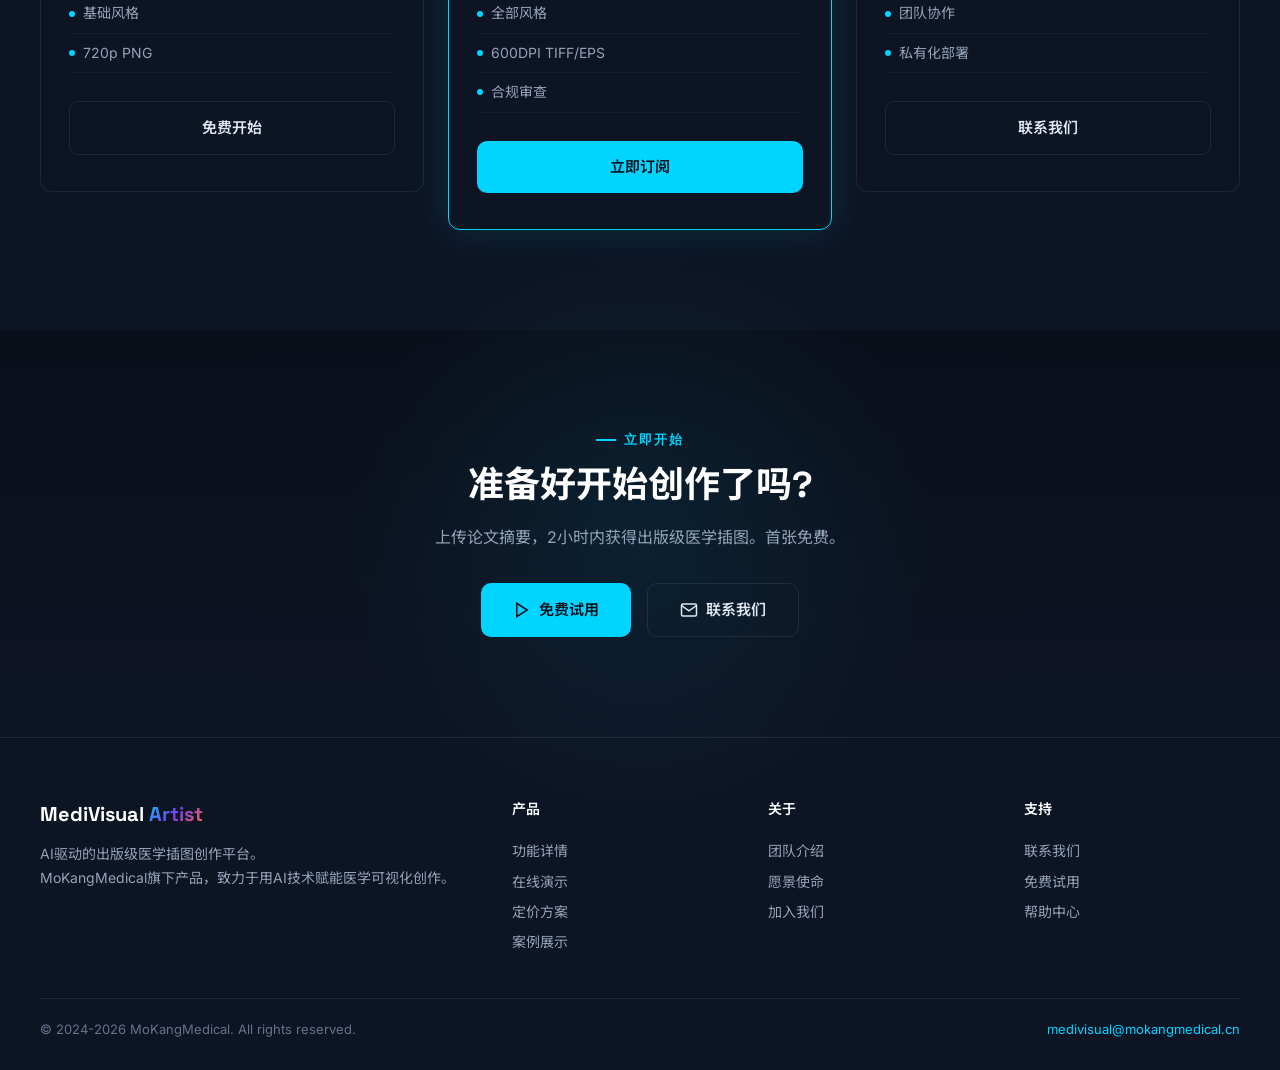
==== commit b35df398: "feat: complete platform upgrade - new index, shared assets, changelog, contact, SEO" ====
--- a/docs/index.html
+++ b/docs/index.html
@@ -1,183 +1,830 @@
 <!DOCTYPE html>
-<html lang="en">
+<html lang="zh-CN">
 <head>
 <meta charset="UTF-8">
-<meta name="viewport" content="width=device-width,initial-scale=1.0">
-<title>MediVisual Artist - MediVisual Artist</title>
-<meta name="description" content="AI-powered medical image visualization and annotation platform.">
-<meta property="og:title" content="MediVisual Artist - MediVisual Artist">
-<meta property="og:description" content="AI-powered medical image visualization and annotation platform.">
+<meta name="viewport" content="width=device-width, initial-scale=1.0">
+<title>MediVisual Artist - AI驱动的出版级医学插图创作平台 | MoKangMedical</title>
+<meta name="description" content="MediVisual Artist: AI驱动的出版级医学插图创作平台。从论文描述到Nature级插图，2小时交付。深度语义理解，期刊合规保障。">
+<meta name="keywords" content="医学插图, AI绘图, 医学可视化, 论文配图, Nature, Cell, 医学插画">
+<meta name="author" content="MoKangMedical">
+<meta property="og:title" content="MediVisual Artist - AI驱动的出版级医学插图创作平台">
+<meta property="og:description" content="从论文描述到Nature级插图，2小时交付。深度语义理解，期刊合规保障。">
 <meta property="og:type" content="website">
-<meta property="og:url" content="https://mokangmedical.github.io/medivisual-artist/">
-<link rel="icon" href="data:image/svg+xml,<svg xmlns='http://www.w3.org/2000/svg' viewBox='0 0 100 100'><text y='.9em' font-size='90'>&#x1f3e5;</text></svg>">
-<style>
-*{margin:0;padding:0;box-sizing:border-box}
-:root{--p:#d946ef;--bg:#0a0a0f;--s:#12121a;--t:#e2e8f0;--m:#94a3b8;--b:rgba(255,255,255,.06)}
-body{font-family:-apple-system,BlinkMacSystemFont,'Segoe UI',sans-serif;background:var(--bg);color:var(--t);line-height:1.6}
-a{color:var(--p);text-decoration:none}
-.nav{position:fixed;top:0;left:0;right:0;background:rgba(10,10,15,.95);backdrop-filter:blur(12px);border-bottom:1px solid var(--b);z-index:1000;padding:.8rem 2rem;display:flex;align-items:center;justify-content:space-between}
-.nb{font-size:1.2rem;font-weight:700;color:var(--p)}
-.nl{display:flex;gap:1.5rem;align-items:center}
-.nl a{color:var(--m);font-size:.85rem;transition:color .2s}
-.nl a:hover{color:var(--t)}
-.hero{min-height:100vh;display:flex;align-items:center;justify-content:center;text-align:center;padding:6rem 2rem;position:relative;overflow:hidden}
-.hero::before{content:'';position:absolute;inset:0;background:radial-gradient(ellipse at 50% 30%,#d946ef15,transparent 70%)}
-.hc{position:relative;max-width:800px}
-.hero h1{font-size:clamp(2.5rem,6vw,4.5rem);font-weight:800;letter-spacing:-.03em;background:linear-gradient(135deg,#fff,#d946ef);-webkit-background-clip:text;-webkit-text-fill-color:transparent;margin-bottom:1rem}
-.sub{font-size:1.3rem;color:var(--m);margin-bottom:2rem}
-.cat{display:inline-block;padding:.4rem 1rem;background:#d946ef22;border:1px solid #d946ef44;border-radius:999px;font-size:.8rem;color:var(--p);margin-bottom:2rem}
-.btn{display:inline-block;padding:.8rem 2rem;background:var(--p);color:#fff;border-radius:8px;font-weight:600;transition:all .2s}
-.btn:hover{transform:translateY(-2px);box-shadow:0 8px 24px #d946ef40}
-.bo{display:inline-block;padding:.6rem 1.5rem;border:1px solid var(--p);color:var(--p);border-radius:8px;font-weight:500;transition:all .2s}
-.bo:hover{background:var(--p);color:#fff}
-.sec{padding:5rem 2rem;max-width:1200px;margin:0 auto}
-.st{text-align:center;font-size:2.2rem;font-weight:700;margin-bottom:.5rem}
-.ss{text-align:center;color:var(--m);margin-bottom:3rem}
-.fg{display:grid;grid-template-columns:repeat(auto-fit,minmax(300px,1fr));gap:1.5rem}
-.fc{background:var(--s);border:1px solid var(--b);border-radius:12px;padding:2rem;transition:all .3s}
-.fc:hover{border-color:#d946ef40;transform:translateY(-4px)}
-.fi{width:40px;height:40px;background:#d946ef20;border-radius:10px;display:flex;align-items:center;justify-content:center;font-size:1.2rem;margin-bottom:1rem}
-.fc h3{font-size:1.1rem;margin-bottom:.5rem}
-.fc p{color:var(--m);font-size:.9rem}
-.pg{display:grid;grid-template-columns:repeat(auto-fit,minmax(250px,1fr));gap:1.5rem;margin-top:2rem}
-.pc{background:var(--s);border:1px solid var(--b);border-radius:12px;padding:2rem;text-align:center;transition:all .3s}
-.pc:hover{border-color:#d946ef40}
-.pr{font-size:2.5rem;font-weight:800;color:var(--p);margin:1rem 0}
-.pc p{color:var(--m);margin-bottom:1.5rem}
-.cta{text-align:center;padding:5rem 2rem;background:linear-gradient(135deg,#d946ef10,transparent)}
-footer{text-align:center;padding:2rem;color:var(--m);font-size:.8rem;border-top:1px solid var(--b)}
-footer a{color:var(--m)}
-.stats{display:grid;grid-template-columns:repeat(4,1fr);gap:1.5rem;margin:3rem 0}
-.stat{text-align:center}
-.stat .num{font-size:2.5rem;font-weight:800;color:var(--p)}
-.stat .lbl{color:var(--m);font-size:.85rem}
-@media(max-width:768px){.nl{display:none}.fg,.pg{grid-template-columns:1fr}.stats{grid-template-columns:repeat(2,1fr)}}
-</style>
+<meta property="og:url" content="https://mokangmedical.cn/medivisual-artist/">
+<meta property="og:image" content="https://mokangmedical.cn/medivisual-artist/og-image.png">
+<meta name="twitter:card" content="summary_large_image">
+<meta name="twitter:title" content="MediVisual Artist - AI驱动的出版级医学插图创作平台">
+<meta name="twitter:description" content="从论文描述到Nature级插图，2小时交付。">
+<meta name="twitter:image" content="https://mokangmedical.cn/medivisual-artist/og-image.png">
+<link rel="canonical" href="https://mokangmedical.cn/medivisual-artist/">
 <script type="application/ld+json">
 {
   "@context": "https://schema.org",
   "@type": "SoftwareApplication",
-  "name": "MediVisual Artist - Medical Visualization",
-  "description": "AI-powered medical visualization platform for creating professional medical illustrations, anatomical diagrams, and research figures.",
-  "url": "https://mokangmedical.github.io/medivisual-artist/",
+  "name": "MediVisual Artist",
+  "description": "AI驱动的出版级医学插图创作平台",
+  "url": "https://mokangmedical.cn/medivisual-artist/",
+  "applicationCategory": "DesignApplication",
+  "operatingSystem": "Web",
+  "offers": {
+    "@type": "AggregateOffer",
+    "lowPrice": "0",
+    "highPrice": "299",
+    "priceCurrency": "CNY"
+  },
   "provider": {
     "@type": "Organization",
-    "name": "MediVisual Artist",
-    "url": "https://github.com/MediVisual Artist"
+    "name": "MoKangMedical",
+    "url": "https://mokangmedical.cn"
   }
 }
 </script>
-  <meta name="robots" content="index, follow">
-<meta name="theme-color" content="#0a0a0f">
-
+<link rel="preconnect" href="https://fonts.googleapis.com">
+<link rel="preconnect" href="https://fonts.gstatic.com" crossorigin>
+<link href="https://fonts.googleapis.com/css2?family=Inter:wght@300;400;500;600;700;800&family=Noto+Sans+SC:wght@300;400;500;700&family=Space+Grotesk:wght@400;500;600;700&display=swap" rel="stylesheet">
 <style>
-/* === Ecosystem Animations === */
-@keyframes fadeInUp {
-  from { opacity: 0; transform: translateY(20px); }
-  to { opacity: 1; transform: translateY(0); }
-}
-@keyframes fadeIn {
-  from { opacity: 0; }
-  to { opacity: 1; }
-}
-@keyframes pulse {
-  0%, 100% { opacity: 1; }
-  50% { opacity: 0.7; }
-}
-.animate-in { animation: fadeInUp 0.6s ease-out forwards; opacity: 0; }
-.animate-fade { animation: fadeIn 0.4s ease-out forwards; opacity: 0; }
-.delay-1 { animation-delay: 0.1s; }
-.delay-2 { animation-delay: 0.2s; }
-.delay-3 { animation-delay: 0.3s; }
-.delay-4 { animation-delay: 0.4s; }
-/* Smooth scroll */
+*, *::before, *::after { margin: 0; padding: 0; box-sizing: border-box; }
+
+:root {
+  --bg: #0a0f1a;
+  --bg2: #0d1424;
+  --bg3: #111827;
+  --primary: #00d4ff;
+  --accent: #ff6b35;
+  --purple: #7c3aed;
+  --gradient: linear-gradient(135deg, #00d4ff, #7c3aed, #ff6b35);
+  --glow: 0 0 40px rgba(0, 212, 255, .15);
+  --text: #e2e8f0;
+  --text2: #94a3b8;
+  --text3: #64748b;
+  --border: rgba(255,255,255,.08);
+  --radius: 12px;
+}
+
 html { scroll-behavior: smooth; }
-/* Hover lift for cards */
-.hover-lift { transition: transform 0.3s ease, box-shadow 0.3s ease; }
-.hover-lift:hover { transform: translateY(-4px); box-shadow: 0 12px 40px rgba(99,102,241,0.15); }
+
+body {
+  font-family: 'Inter', 'Noto Sans SC', -apple-system, sans-serif;
+  background: var(--bg);
+  color: var(--text);
+  line-height: 1.6;
+  overflow-x: hidden;
+  -webkit-font-smoothing: antialiased;
+}
+
+/* OPC Top Nav */
+.opc-topnav {
+  position: fixed; top: 0; left: 0; right: 0; z-index: 9999;
+  background: rgba(10, 15, 26, .95);
+  backdrop-filter: blur(20px);
+  border-bottom: 1px solid var(--border);
+  height: 40px;
+  display: flex; align-items: center; justify-content: space-between;
+  padding: 0 24px;
+  font-size: 12px;
+}
+.opc-topnav a { color: var(--text2); text-decoration: none; transition: color .2s; }
+.opc-topnav a:hover { color: var(--primary); }
+.opc-logo {
+  display: flex; align-items: center; gap: 8px;
+  font-family: 'Space Grotesk', sans-serif; font-weight: 600; color: var(--text);
+}
+.opc-logo span { background: var(--gradient); -webkit-background-clip: text; -webkit-text-fill-color: transparent; background-clip: text; }
+.opc-links { display: flex; gap: 16px; align-items: center; }
+
+/* Main Nav */
+.main-nav {
+  position: fixed; top: 40px; left: 0; right: 0; z-index: 9998;
+  background: rgba(10, 15, 26, .92);
+  backdrop-filter: blur(20px);
+  border-bottom: 1px solid var(--border);
+  padding: 0 24px;
+  height: 60px;
+  display: flex; align-items: center; justify-content: space-between;
+  transition: box-shadow .3s;
+}
+.main-nav.scrolled { box-shadow: 0 4px 30px rgba(0,0,0,.4); }
+.nav-brand { font-family: 'Space Grotesk', sans-serif; font-weight: 700; font-size: 18px; color: #fff; text-decoration: none; }
+.nav-brand span { background: var(--gradient); -webkit-background-clip: text; -webkit-text-fill-color: transparent; background-clip: text; }
+.nav-links { display: flex; align-items: center; gap: 28px; }
+.nav-links a {
+  color: var(--text2); text-decoration: none; font-size: 14px; font-weight: 500;
+  position: relative; transition: color .2s; padding: 4px 0;
+}
+.nav-links a::after {
+  content: ''; position: absolute; bottom: -2px; left: 0; width: 0; height: 2px;
+  background: var(--primary); transition: width .3s;
+}
+.nav-links a:hover { color: var(--text); }
+.nav-links a:hover::after { width: 100%; }
+.nav-cta {
+  background: var(--primary) !important; color: #0a0f1a !important; font-weight: 600;
+  padding: 8px 20px; border-radius: 8px; font-size: 14px;
+  -webkit-text-fill-color: #0a0f1a !important;
+  transition: box-shadow .3s, transform .2s;
+}
+.nav-cta::after { display: none !important; }
+.nav-cta:hover { box-shadow: 0 0 20px rgba(0, 212, 255, .4); transform: translateY(-1px); }
+.hamburger { display: none; flex-direction: column; gap: 5px; cursor: pointer; padding: 4px; }
+.hamburger span { width: 22px; height: 2px; background: var(--text); transition: .3s; }
+
+/* Sections */
+section { padding: 100px 24px; }
+.container { max-width: 1200px; margin: 0 auto; }
+.section-label {
+  font-family: 'Space Grotesk', sans-serif; font-size: 13px; font-weight: 600;
+  text-transform: uppercase; letter-spacing: 2px; color: var(--primary);
+  margin-bottom: 12px; display: flex; align-items: center; gap: 8px;
+}
+.section-label::before { content: ''; width: 20px; height: 2px; background: var(--primary); }
+.section-title {
+  font-family: 'Space Grotesk', 'Noto Sans SC', sans-serif; font-size: 36px;
+  font-weight: 700; color: #fff; margin-bottom: 16px; line-height: 1.3;
+}
+.section-desc { font-size: 16px; color: var(--text2); max-width: 600px; margin-bottom: 48px; }
+
+/* Hero */
+.hero {
+  min-height: 100vh; display: flex; align-items: center;
+  padding-top: 140px; position: relative; overflow: hidden;
+}
+#particles { position: absolute; inset: 0; z-index: 0; }
+.hero-content { position: relative; z-index: 1; max-width: 660px; }
+.hero-badge {
+  display: inline-flex; align-items: center; gap: 8px;
+  background: rgba(0, 212, 255, .1); border: 1px solid rgba(0, 212, 255, .2);
+  padding: 6px 16px; border-radius: 20px; font-size: 13px; color: var(--primary);
+  font-weight: 500; margin-bottom: 24px;
+}
+.pulse-dot {
+  width: 8px; height: 8px; background: var(--primary); border-radius: 50%;
+  animation: pulse 2s infinite;
+}
+@keyframes pulse { 0%, 100% { opacity: 1; transform: scale(1); } 50% { opacity: .5; transform: scale(1.3); } }
+.hero-title {
+  font-family: 'Space Grotesk', sans-serif; font-size: clamp(40px, 6vw, 64px);
+  font-weight: 800; line-height: 1.1; margin-bottom: 20px;
+  background: var(--gradient); -webkit-background-clip: text; -webkit-text-fill-color: transparent; background-clip: text;
+}
+.hero-subtitle {
+  font-family: 'Noto Sans SC', sans-serif; font-size: 20px; font-weight: 600;
+  color: #fff; margin-bottom: 16px;
+}
+.hero-desc { font-size: 16px; color: var(--text2); line-height: 1.8; margin-bottom: 32px; }
+.hero-btns { display: flex; gap: 16px; flex-wrap: wrap; }
+.btn-primary {
+  display: inline-flex; align-items: center; gap: 8px;
+  background: var(--primary); color: #0a0f1a; font-weight: 600; font-size: 15px;
+  padding: 14px 32px; border-radius: 10px; text-decoration: none;
+  transition: box-shadow .3s, transform .2s;
+}
+.btn-primary:hover { box-shadow: 0 0 30px rgba(0, 212, 255, .4); transform: translateY(-2px); }
+.btn-outline {
+  display: inline-flex; align-items: center; gap: 8px;
+  background: transparent; color: var(--text); font-weight: 600; font-size: 15px;
+  padding: 14px 32px; border-radius: 10px; text-decoration: none;
+  border: 1px solid var(--border); transition: border-color .3s, transform .2s;
+}
+.btn-outline:hover { border-color: var(--primary); transform: translateY(-2px); }
+.hero-visual {
+  position: absolute; right: -60px; top: 50%; transform: translateY(-50%);
+  z-index: 0; opacity: .6;
+}
+
+/* Stats */
+.stats-bar {
+  padding: 60px 24px; background: var(--bg2);
+  border-top: 1px solid var(--border); border-bottom: 1px solid var(--border);
+}
+.stats-grid { display: grid; grid-template-columns: repeat(4, 1fr); gap: 32px; text-align: center; }
+.stat-num {
+  font-family: 'Space Grotesk', sans-serif; font-size: 48px; font-weight: 700;
+  background: var(--gradient); -webkit-background-clip: text; -webkit-text-fill-color: transparent; background-clip: text;
+  margin-bottom: 4px;
+}
+.stat-label { font-size: 14px; color: var(--text2); }
+
+/* Pain Points */
+.pain-grid { display: grid; grid-template-columns: repeat(3, 1fr); gap: 24px; }
+.pain-card {
+  background: var(--bg2); border: 1px solid var(--border); border-radius: var(--radius);
+  padding: 36px 28px; transition: transform .3s, box-shadow .3s;
+}
+.pain-card:hover { transform: translateY(-4px); box-shadow: var(--glow); }
+.pain-icon {
+  width: 48px; height: 48px; border-radius: 12px;
+  background: rgba(255, 107, 53, .1); display: flex; align-items: center; justify-content: center;
+  margin-bottom: 20px;
+}
+.pain-icon svg { width: 24px; height: 24px; stroke: var(--accent); fill: none; stroke-width: 1.5; }
+.pain-card h3 { font-family: 'Noto Sans SC', sans-serif; font-size: 18px; font-weight: 600; color: #fff; margin-bottom: 10px; }
+.pain-card p { font-size: 14px; color: var(--text2); line-height: 1.7; }
+
+/* Features */
+.features-grid { display: grid; grid-template-columns: repeat(3, 1fr); gap: 24px; }
+.feature-card {
+  background: var(--bg2); border: 1px solid var(--border); border-radius: var(--radius);
+  padding: 36px 28px; transition: transform .3s, box-shadow .3s, border-color .3s;
+}
+.feature-card:hover { transform: translateY(-4px); box-shadow: var(--glow); border-color: rgba(0, 212, 255, .2); }
+.feature-icon {
+  width: 48px; height: 48px; border-radius: 12px;
+  background: rgba(0, 212, 255, .1); display: flex; align-items: center; justify-content: center;
+  margin-bottom: 20px;
+}
+.feature-icon svg { width: 24px; height: 24px; stroke: var(--primary); fill: none; stroke-width: 1.5; }
+.feature-card h3 { font-family: 'Noto Sans SC', sans-serif; font-size: 18px; font-weight: 600; color: #fff; margin-bottom: 10px; }
+.feature-card p { font-size: 14px; color: var(--text2); line-height: 1.7; }
+
+/* Workflow */
+.workflow-steps { display: flex; gap: 0; position: relative; justify-content: space-between; }
+.workflow-steps::before {
+  content: ''; position: absolute; top: 24px; left: 60px; right: 60px;
+  height: 2px; background: linear-gradient(90deg, #00d4ff, #7c3aed, #ff6b35, #22c55e);
+}
+.workflow-step { text-align: center; flex: 1; position: relative; z-index: 1; }
+.workflow-dot {
+  width: 48px; height: 48px; border-radius: 50%; margin: 0 auto 20px;
+  display: flex; align-items: center; justify-content: center;
+  border: 3px solid; background: var(--bg);
+}
+.workflow-step:nth-child(1) .workflow-dot { border-color: #00d4ff; }
+.workflow-step:nth-child(2) .workflow-dot { border-color: #7c3aed; }
+.workflow-step:nth-child(3) .workflow-dot { border-color: #ff6b35; }
+.workflow-step:nth-child(4) .workflow-dot { border-color: #22c55e; }
+.workflow-dot-inner { width: 16px; height: 16px; border-radius: 50%; }
+.workflow-step:nth-child(1) .workflow-dot-inner { background: #00d4ff; }
+.workflow-step:nth-child(2) .workflow-dot-inner { background: #7c3aed; }
+.workflow-step:nth-child(3) .workflow-dot-inner { background: #ff6b35; }
+.workflow-step:nth-child(4) .workflow-dot-inner { background: #22c55e; }
+.workflow-step h4 { font-family: 'Noto Sans SC', sans-serif; font-size: 16px; font-weight: 600; color: #fff; margin-bottom: 8px; }
+.workflow-step p { font-size: 13px; color: var(--text2); }
+
+/* Comparison */
+.comp-table-wrap { overflow-x: auto; border-radius: var(--radius); border: 1px solid var(--border); }
+.comp-table { width: 100%; border-collapse: collapse; font-size: 14px; }
+.comp-table th, .comp-table td { padding: 16px 20px; text-align: left; border-bottom: 1px solid var(--border); }
+.comp-table thead th {
+  background: var(--bg3); color: var(--text); font-weight: 600; font-size: 13px;
+  text-transform: uppercase; letter-spacing: 1px;
+}
+.comp-table thead th.highlight { color: var(--primary); border-top: 2px solid var(--primary); }
+.comp-table tbody td:first-child { font-weight: 500; color: #fff; }
+.comp-table tbody td.highlight { background: rgba(0, 212, 255, .04); color: var(--primary); font-weight: 500; }
+.comp-table tbody tr:last-child td { border-bottom: none; }
+.comp-check { color: var(--primary); }
+
+/* Testimonials */
+.testi-grid { display: grid; grid-template-columns: repeat(3, 1fr); gap: 24px; }
+.testi-card {
+  background: var(--bg2); border: 1px solid var(--border); border-radius: var(--radius);
+  padding: 32px 28px; transition: transform .3s;
+}
+.testi-card:hover { transform: translateY(-4px); }
+.testi-stars { color: #fbbf24; font-size: 14px; margin-bottom: 16px; letter-spacing: 2px; }
+.testi-text { font-size: 15px; color: var(--text); line-height: 1.8; margin-bottom: 20px; font-style: italic; }
+.testi-author { font-size: 14px; font-weight: 600; color: var(--primary); }
+
+/* Pricing */
+.pricing-grid { display: grid; grid-template-columns: repeat(3, 1fr); gap: 24px; align-items: start; }
+.pricing-card {
+  background: var(--bg2); border: 1px solid var(--border); border-radius: var(--radius);
+  padding: 36px 28px; text-align: center; position: relative; transition: transform .3s;
+}
+.pricing-card.recommended { border-color: var(--primary); box-shadow: var(--glow); transform: scale(1.02); }
+.pricing-card.recommended::before {
+  content: 'RECOMMENDED'; position: absolute; top: -12px; left: 50%; transform: translateX(-50%);
+  background: var(--primary); color: #0a0f1a; font-size: 11px; font-weight: 700;
+  padding: 4px 16px; border-radius: 10px; letter-spacing: 1px;
+}
+.pricing-card:hover { transform: translateY(-4px); }
+.pricing-card.recommended:hover { transform: scale(1.02) translateY(-4px); }
+.pricing-name { font-family: 'Space Grotesk', sans-serif; font-size: 20px; font-weight: 600; color: #fff; margin-bottom: 8px; }
+.pricing-price {
+  font-family: 'Space Grotesk', sans-serif; font-size: 36px; font-weight: 700; color: #fff;
+  margin-bottom: 24px;
+}
+.pricing-price span { font-size: 14px; font-weight: 400; color: var(--text2); }
+.pricing-features { list-style: none; text-align: left; margin-bottom: 28px; }
+.pricing-features li {
+  padding: 8px 0; font-size: 14px; color: var(--text2);
+  border-bottom: 1px solid rgba(255,255,255,.04);
+  display: flex; align-items: center; gap: 8px;
+}
+.pricing-features li::before { content: ''; width: 6px; height: 6px; background: var(--primary); border-radius: 50%; flex-shrink: 0; }
+.pricing-card .btn-primary { width: 100%; justify-content: center; }
+.pricing-card .btn-outline { width: 100%; justify-content: center; }
+
+/* CTA Section */
+.cta-section {
+  text-align: center; padding: 100px 24px;
+  background: linear-gradient(180deg, var(--bg) 0%, var(--bg2) 100%);
+  position: relative;
+}
+.cta-section::before {
+  content: ''; position: absolute; top: 50%; left: 50%; transform: translate(-50%, -50%);
+  width: 600px; height: 600px; border-radius: 50%;
+  background: radial-gradient(circle, rgba(0, 212, 255, .08) 0%, transparent 70%);
+}
+.cta-section .section-title { font-size: 36px; }
+.cta-section .section-desc { margin: 0 auto 32px; text-align: center; }
+.cta-btns { display: flex; gap: 16px; justify-content: center; flex-wrap: wrap; position: relative; z-index: 1; }
+
+/* Footer */
+footer {
+  background: var(--bg2); border-top: 1px solid var(--border);
+  padding: 60px 24px 30px;
+}
+.footer-grid { display: grid; grid-template-columns: 2fr 1fr 1fr 1fr; gap: 40px; margin-bottom: 40px; }
+.footer-brand p { font-size: 14px; color: var(--text2); margin-top: 12px; line-height: 1.7; }
+.footer-col h4 { font-size: 14px; font-weight: 600; color: #fff; margin-bottom: 16px; }
+.footer-col a { display: block; font-size: 14px; color: var(--text2); text-decoration: none; padding: 4px 0; transition: color .2s; }
+.footer-col a:hover { color: var(--primary); }
+.footer-bottom {
+  border-top: 1px solid var(--border); padding-top: 20px;
+  display: flex; justify-content: space-between; align-items: center;
+  font-size: 13px; color: var(--text3);
+}
+.footer-bottom a { color: var(--primary); text-decoration: none; }
+
+/* Back to top */
+.back-top {
+  position: fixed; bottom: 30px; right: 30px; z-index: 9990;
+  width: 44px; height: 44px; border-radius: 50%;
+  background: rgba(0, 212, 255, .15); border: 1px solid rgba(0, 212, 255, .3);
+  display: flex; align-items: center; justify-content: center;
+  cursor: pointer; opacity: 0; pointer-events: none; transition: .3s;
+}
+.back-top.visible { opacity: 1; pointer-events: auto; }
+.back-top svg { width: 20px; height: 20px; stroke: var(--primary); fill: none; stroke-width: 2; }
+
+/* Reveal */
+.reveal { opacity: 0; transform: translateY(30px); transition: opacity .6s ease, transform .6s ease; }
+.reveal.visible { opacity: 1; transform: translateY(0); }
+
+/* Responsive */
+@media (max-width: 968px) {
+  .nav-links { display: none; position: fixed; top: 100px; left: 0; right: 0; background: var(--bg2); flex-direction: column; padding: 24px; gap: 20px; border-bottom: 1px solid var(--border); }
+  .nav-links.open { display: flex; }
+  .hamburger { display: flex; }
+  .hero-visual { display: none; }
+  .stats-grid { grid-template-columns: repeat(2, 1fr); }
+  .pain-grid, .features-grid, .testi-grid, .pricing-grid { grid-template-columns: 1fr; }
+  .pricing-card.recommended { transform: none; }
+  .pricing-card.recommended:hover { transform: translateY(-4px); }
+  .workflow-steps { flex-direction: column; gap: 24px; }
+  .workflow-steps::before { display: none; }
+  .footer-grid { grid-template-columns: 1fr 1fr; }
+  .footer-bottom { flex-direction: column; gap: 8px; text-align: center; }
+}
+@media (max-width: 640px) {
+  .stats-grid { grid-template-columns: 1fr 1fr; gap: 20px; }
+  .stat-num { font-size: 36px; }
+  .section-title { font-size: 28px; }
+  .hero-btns { flex-direction: column; }
+  .hero-btns a { text-align: center; justify-content: center; }
+  .footer-grid { grid-template-columns: 1fr; }
+}
 </style>
+</head>
+<body>
+
+<!-- OPC Top Nav -->
+<nav class="opc-topnav">
+  <a href="https://mokangmedical.cn" class="opc-logo">
+    <svg width="18" height="18" viewBox="0 0 24 24" fill="none" stroke="url(#opcGrad)" stroke-width="2"><defs><linearGradient id="opcGrad" x1="0" y1="0" x2="24" y2="24"><stop offset="0%" stop-color="#00d4ff"/><stop offset="100%" stop-color="#7c3aed"/></linearGradient></defs><path d="M12 2L2 7l10 5 10-5-10-5z"/><path d="M2 17l10 5 10-5"/><path d="M2 12l10 5 10-5"/></svg>
+    <span>MoKangMedical</span>
+  </a>
+  <div class="opc-links">
+    <a href="../opc-homepage/docs/index.html">OPC Homepage</a>
+    <a href="https://github.com/MoKangMedical" target="_blank">GitHub</a>
+    <a href="../opc-hub/docs/index.html">OPC Hub</a>
+  </div>
+</nav>
+
+<!-- Main Nav -->
+<nav class="main-nav" id="mainNav">
+  <a href="index.html" class="nav-brand">MediVisual <span>Artist</span></a>
+  <div class="nav-links" id="navLinks">
+    <a href="index.html">首页</a>
+    <a href="features.html">功能</a>
+    <a href="demo.html">Demo</a>
+    <a href="pricing.html">定价</a>
+    <a href="about.html">关于</a>
+    <a href="portfolio.html">案例</a>
+    <a href="demo.html" class="nav-cta">免费试用</a>
+  </div>
+  <div class="hamburger" id="hamburger" onclick="document.getElementById('navLinks').classList.toggle('open')">
+    <span></span><span></span><span></span>
+  </div>
+</nav>
+
+<!-- Hero -->
+<section class="hero" id="hero">
+  <canvas id="particles"></canvas>
+  <div class="container hero-content">
+    <div class="hero-badge"><div class="pulse-dot"></div>AI医学可视化</div>
+    <h1 class="hero-title">MediVisual Artist</h1>
+    <p class="hero-subtitle">AI驱动的出版级医学插图创作平台</p>
+    <p class="hero-desc">从论文描述到Nature级插图，2小时交付。深度语义理解，期刊合规保障。</p>
+    <div class="hero-btns">
+      <a href="demo.html" class="btn-primary">
+        <svg width="18" height="18" viewBox="0 0 24 24" fill="none" stroke="currentColor" stroke-width="2"><polygon points="5 3 19 12 5 21 5 3"/></svg>
+        免费试用
+      </a>
+      <a href="portfolio.html" class="btn-outline">
+        <svg width="18" height="18" viewBox="0 0 24 24" fill="none" stroke="currentColor" stroke-width="2"><rect x="3" y="3" width="7" height="7"/><rect x="14" y="3" width="7" height="7"/><rect x="14" y="14" width="7" height="7"/><rect x="3" y="14" width="7" height="7"/></svg>
+        查看案例
+      </a>
+    </div>
+  </div>
+  <div class="hero-visual">
+    <svg width="420" height="420" viewBox="0 0 420 420" fill="none">
+      <circle cx="150" cy="150" r="80" stroke="#00d4ff" stroke-width="1" opacity=".3"/>
+      <circle cx="150" cy="150" r="60" stroke="#00d4ff" stroke-width=".5" opacity=".2"/>
+      <circle cx="270" cy="170" r="70" stroke="#7c3aed" stroke-width="1" opacity=".3"/>
+      <circle cx="270" cy="170" r="50" stroke="#7c3aed" stroke-width=".5" opacity=".2"/>
+      <circle cx="200" cy="280" r="65" stroke="#ff6b35" stroke-width="1" opacity=".3"/>
+      <circle cx="200" cy="280" r="45" stroke="#ff6b35" stroke-width=".5" opacity=".2"/>
+      <line x1="150" y1="150" x2="270" y2="170" stroke="url(#lg1)" stroke-width=".5" opacity=".4"/>
+      <line x1="270" y1="170" x2="200" y2="280" stroke="url(#lg2)" stroke-width=".5" opacity=".4"/>
+      <line x1="200" y1="280" x2="150" y2="150" stroke="url(#lg3)" stroke-width=".5" opacity=".4"/>
+      <circle cx="150" cy="150" r="6" fill="#00d4ff" opacity=".6"/>
+      <circle cx="270" cy="170" r="6" fill="#7c3aed" opacity=".6"/>
+      <circle cx="200" cy="280" r="6" fill="#ff6b35" opacity=".6"/>
+      <defs>
+        <linearGradient id="lg1" x1="150" y1="150" x2="270" y2="170"><stop offset="0%" stop-color="#00d4ff"/><stop offset="100%" stop-color="#7c3aed"/></linearGradient>
+        <linearGradient id="lg2" x1="270" y1="170" x2="200" y2="280"><stop offset="0%" stop-color="#7c3aed"/><stop offset="100%" stop-color="#ff6b35"/></linearGradient>
+        <linearGradient id="lg3" x1="200" y1="280" x2="150" y2="150"><stop offset="0%" stop-color="#ff6b35"/><stop offset="100%" stop-color="#00d4ff"/></linearGradient>
+      </defs>
+    </svg>
+  </div>
+</section>
+
+<!-- Stats -->
+<section class="stats-bar">
+  <div class="container">
+    <div class="stats-grid">
+      <div class="reveal"><div class="stat-num" data-target="2">0</div><div class="stat-label">平均交付时间</div></div>
+      <div class="reveal"><div class="stat-num" data-target="95">0</div><div class="stat-label">一次性通过率</div></div>
+      <div class="reveal"><div class="stat-num" data-target="6">0</div><div class="stat-label">期刊风格覆盖</div></div>
+      <div class="reveal"><div class="stat-num" data-target="80">0</div><div class="stat-label">成本节省</div></div>
+    </div>
+  </div>
+</section>
+
+<!-- Pain Points -->
+<section id="painpoints">
+  <div class="container">
+    <div class="reveal">
+      <div class="section-label">行业痛点</div>
+      <h2 class="section-title">为什么选择AI医学可视化</h2>
+      <p class="section-desc">传统医学插图创作存在三大核心痛点，严重制约科研效率。</p>
+    </div>
+    <div class="pain-grid">
+      <div class="pain-card reveal">
+        <div class="pain-icon"><svg viewBox="0 0 24 24"><circle cx="12" cy="12" r="10"/><polyline points="12 6 12 12 16 14"/></svg></div>
+        <h3>耗时过长</h3>
+        <p>传统医学插图外包需要2-3天，延误论文投稿进度，影响科研节奏与毕业时间线。</p>
+      </div>
+      <div class="pain-card reveal">
+        <div class="pain-icon"><svg viewBox="0 0 24 24"><line x1="12" y1="1" x2="12" y2="23"/><path d="M17 5H9.5a3.5 3.5 0 0 0 0 7h5a3.5 3.5 0 0 1 0 7H6"/></svg></div>
+        <h3>成本高昂</h3>
+        <p>专业医学插图单张500-2000元，博士生难以承受多图需求的经济压力。</p>
+      </div>
+      <div class="pain-card reveal">
+        <div class="pain-icon"><svg viewBox="0 0 24 24"><path d="M10.29 3.86L1.82 18a2 2 0 0 0 1.71 3h16.94a2 2 0 0 0 1.71-3L13.71 3.86a2 2 0 0 0-3.42 0z"/><line x1="12" y1="9" x2="12" y2="13"/><line x1="12" y1="17" x2="12.01" y2="17"/></svg></div>
+        <h3>质量不稳定</h3>
+        <p>设计师缺乏医学背景，解剖准确性难以保证，反复沟通修改效率极低。</p>
+      </div>
+    </div>
+  </div>
+</section>
+
+<!-- Features -->
+<section id="features" style="background: var(--bg2);">
+  <div class="container">
+    <div class="reveal" style="text-align:center; margin-bottom:48px;">
+      <div class="section-label" style="justify-content:center;">核心能力</div>
+      <h2 class="section-title">六大核心能力</h2>
+      <p class="section-desc" style="margin:0 auto;">从语义理解到合规输出，全链路AI驱动。</p>
+    </div>
+    <div class="features-grid">
+      <div class="feature-card reveal">
+        <div class="feature-icon"><svg viewBox="0 0 24 24"><path d="M12 2a7 7 0 0 1 7 7c0 2.38-1.19 4.47-3 5.74V17a2 2 0 0 1-2 2h-4a2 2 0 0 1-2-2v-2.26C6.19 13.47 5 11.38 5 9a7 7 0 0 1 7-7z"/><line x1="9" y1="21" x2="15" y2="21"/><line x1="10" y1="24" x2="14" y2="24"/></svg></div>
+        <h3>AI语义解析</h3>
+        <p>GPT-4深度语义理解，自动识别解剖结构、病理过程、药物靶点。</p>
+      </div>
+      <div class="feature-card reveal">
+        <div class="feature-icon"><svg viewBox="0 0 24 24"><path d="M12 19l7-7 3 3-7 7-3-3z"/><path d="M18 13l-1.5-7.5L2 2l3.5 14.5L13 18l5-5z"/><path d="M2 2l7.586 7.586"/><circle cx="11" cy="11" r="2"/></svg></div>
+        <h3>智能Prompt生成</h3>
+        <p>从语义图谱到视觉表达，内置医学可视化最佳实践模板。</p>
+      </div>
+      <div class="feature-card reveal">
+        <div class="feature-icon"><svg viewBox="0 0 24 24"><circle cx="13.5" cy="6.5" r="2.5"/><circle cx="17.5" cy="10.5" r="2.5"/><circle cx="8.5" cy="7.5" r="2.5"/><circle cx="6.5" cy="12.5" r="2.5"/><path d="M12 2C6.5 2 2 6.5 2 12s4.5 10 10 10c.9 0 1.75-.15 2.55-.42"/><path d="M21.64 14.36c.39-.75.36-1.65-.09-2.39"/></svg></div>
+        <h3>多风格输出</h3>
+        <p>期刊论文/教学课件/商业路演三大风格一键切换。</p>
+      </div>
+      <div class="feature-card reveal">
+        <div class="feature-icon"><svg viewBox="0 0 24 24"><path d="M12 22s8-4 8-10V5l-8-3-8 3v7c0 6 8 10 8 10z"/></svg></div>
+        <h3>期刊合规审查</h3>
+        <p>Nature/Cell/Lancet等顶刊格式规范自动检测。</p>
+      </div>
+      <div class="feature-card reveal">
+        <div class="feature-icon"><svg viewBox="0 0 24 24"><polyline points="23 4 23 10 17 10"/><polyline points="1 20 1 14 7 14"/><path d="M3.51 9a9 9 0 0 1 14.85-3.36L23 10"/><path d="M20.49 15a9 9 0 0 1-14.85 3.36L1 14"/></svg></div>
+        <h3>极速迭代</h3>
+        <p>30秒生成初稿，3轮迭代优化，高效精准。</p>
+      </div>
+      <div class="feature-card reveal">
+        <div class="feature-icon"><svg viewBox="0 0 24 24"><circle cx="12" cy="12" r="10"/><line x1="2" y1="12" x2="22" y2="12"/><path d="M12 2a15.3 15.3 0 0 1 4 10 15.3 15.3 0 0 1-4 10 15.3 15.3 0 0 1-4-10 15.3 15.3 0 0 1 4-10z"/></svg></div>
+        <h3>中英双语</h3>
+        <p>专为中文医学研究者优化，完美支持英文期刊投稿。</p>
+      </div>
+    </div>
+  </div>
+</section>
+
+<!-- Workflow -->
+<section id="workflow">
+  <div class="container">
+    <div class="reveal" style="text-align:center; margin-bottom:48px;">
+      <div class="section-label" style="justify-content:center;">工作流程</div>
+      <h2 class="section-title">四步完成创作</h2>
+      <p class="section-desc" style="margin:0 auto;">从论文描述到出版级插图，全流程AI驱动。</p>
+    </div>
+    <div class="workflow-steps reveal">
+      <div class="workflow-step">
+        <div class="workflow-dot"><div class="workflow-dot-inner"></div></div>
+        <h4>输入描述</h4>
+        <p>粘贴论文摘要或关键描述</p>
+      </div>
+      <div class="workflow-step">
+        <div class="workflow-dot"><div class="workflow-dot-inner"></div></div>
+        <h4>AI解析</h4>
+        <p>深度语义理解与结构化</p>
+      </div>
+      <div class="workflow-step">
+        <div class="workflow-dot"><div class="workflow-dot-inner"></div></div>
+        <h4>图像生成</h4>
+        <p>AI多模型融合创作</p>
+      </div>
+      <div class="workflow-step">
+        <div class="workflow-dot"><div class="workflow-dot-inner"></div></div>
+        <h4>合规输出</h4>
+        <p>期刊规范审查与文件交付</p>
+      </div>
+    </div>
+  </div>
+</section>
+
+<!-- Comparison -->
+<section id="comparison" style="background: var(--bg2);">
+  <div class="container">
+    <div class="reveal" style="text-align:center; margin-bottom:48px;">
+      <div class="section-label" style="justify-content:center;">对比优势</div>
+      <h2 class="section-title">全面对比</h2>
+      <p class="section-desc" style="margin:0 auto;">与传统外包和通用AI工具的对比一目了然。</p>
+    </div>
+    <div class="comp-table-wrap reveal">
+      <table class="comp-table">
+        <thead>
+          <tr>
+            <th>功能特性</th>
+            <th class="highlight">MediVisual Artist</th>
+            <th>传统外包</th>
+            <th>通用AI</th>
+          </tr>
+        </thead>
+        <tbody>
+          <tr><td>交付时间</td><td class="highlight">2小时</td><td>2-3天</td><td>N/A</td></tr>
+          <tr><td>医学准确性</td><td class="highlight">95%+</td><td>取决于设计师</td><td>低</td></tr>
+          <tr><td>期刊合规</td><td class="highlight">自动检测</td><td>手动检查</td><td>无</td></tr>
+          <tr><td>价格</td><td class="highlight">299元/月</td><td>500-2000元/张</td><td>免费但不可用</td></tr>
+          <tr><td>迭代修改</td><td class="highlight">无限</td><td>额外收费</td><td>无</td></tr>
+          <tr><td>中英双语</td><td class="highlight">原生支持</td><td>需指定</td><td>不支持</td></tr>
+        </tbody>
+      </table>
+    </div>
+  </div>
+</section>
+
+<!-- Testimonials -->
+<section id="testimonials">
+  <div class="container">
+    <div class="reveal" style="text-align:center; margin-bottom:48px;">
+      <div class="section-label" style="justify-content:center;">用户反馈</div>
+      <h2 class="section-title">来自科研一线的声音</h2>
+    </div>
+    <div class="testi-grid">
+      <div class="testi-card reveal">
+        <div class="testi-stars">*****</div>
+        <p class="testi-text">"以前画一张图要找设计师沟通3天，现在2小时搞定，质量还更好。"</p>
+        <div class="testi-author">张博士, 医学博士生</div>
+      </div>
+      <div class="testi-card reveal">
+        <div class="testi-stars">*****</div>
+        <p class="testi-text">"Nature审稿人对我们的配图质量给予了高度评价，MediVisual Artist功不可没。"</p>
+        <div class="testi-author">李教授, 副主任医师</div>
+      </div>
+      <div class="testi-card reveal">
+        <div class="testi-stars">*****</div>
+        <p class="testi-text">"路演材料的医学插图终于达到了投资人期望的专业水准。"</p>
+        <div class="testi-author">王经理, 药企研发部</div>
+      </div>
+    </div>
+  </div>
+</section>
+
+<!-- Pricing -->
+<section id="pricing" style="background: var(--bg2);">
+  <div class="container">
+    <div class="reveal" style="text-align:center; margin-bottom:48px;">
+      <div class="section-label" style="justify-content:center;">定价方案</div>
+      <h2 class="section-title">灵活定价，按需选择</h2>
+      <p class="section-desc" style="margin:0 auto;">从个人研究者到企业团队，总有一款适合您。</p>
+    </div>
+    <div class="pricing-grid">
+      <div class="pricing-card reveal">
+        <div class="pricing-name">Starter</div>
+        <div class="pricing-price">免费</div>
+        <ul class="pricing-features">
+          <li>5张/月</li>
+          <li>基础风格</li>
+          <li>720p PNG</li>
+        </ul>
+        <a href="demo.html" class="btn-outline">免费开始</a>
+      </div>
+      <div class="pricing-card recommended reveal">
+        <div class="pricing-name">Professional</div>
+        <div class="pricing-price">299<span>元/月</span></div>
+        <ul class="pricing-features">
+          <li>无限生成</li>
+          <li>全部风格</li>
+          <li>600DPI TIFF/EPS</li>
+          <li>合规审查</li>
+        </ul>
+        <a href="demo.html" class="btn-primary">立即订阅</a>
+      </div>
+      <div class="pricing-card reveal">
+        <div class="pricing-name">Enterprise</div>
+        <div class="pricing-price">定制</div>
+        <ul class="pricing-features">
+          <li>API批量接入</li>
+          <li>团队协作</li>
+          <li>私有化部署</li>
+        </ul>
+        <a href="mailto:medivisual@mokangmedical.cn" class="btn-outline">联系我们</a>
+      </div>
+    </div>
+  </div>
+</section>
+
+<!-- CTA -->
+<section class="cta-section">
+  <div class="container reveal">
+    <div class="section-label" style="justify-content:center;">立即开始</div>
+    <h2 class="section-title">准备好开始创作了吗?</h2>
+    <p class="section-desc">上传论文摘要，2小时内获得出版级医学插图。首张免费。</p>
+    <div class="cta-btns">
+      <a href="demo.html" class="btn-primary">
+        <svg width="18" height="18" viewBox="0 0 24 24" fill="none" stroke="currentColor" stroke-width="2"><polygon points="5 3 19 12 5 21 5 3"/></svg>
+        免费试用
+      </a>
+      <a href="mailto:medivisual@mokangmedical.cn" class="btn-outline">
+        <svg width="18" height="18" viewBox="0 0 24 24" fill="none" stroke="currentColor" stroke-width="2"><path d="M4 4h16c1.1 0 2 .9 2 2v12c0 1.1-.9 2-2 2H4c-1.1 0-2-.9-2-2V6c0-1.1.9-2 2-2z"/><polyline points="22,6 12,13 2,6"/></svg>
+        联系我们
+      </a>
+    </div>
+  </div>
+</section>
+
+<!-- Footer -->
+<footer>
+  <div class="container">
+    <div class="footer-grid">
+      <div class="footer-brand">
+        <a href="index.html" class="nav-brand" style="font-size:20px;">MediVisual <span>Artist</span></a>
+        <p>AI驱动的出版级医学插图创作平台。<br>MoKangMedical旗下产品，致力于用AI技术赋能医学可视化创作。</p>
+      </div>
+      <div class="footer-col">
+        <h4>产品</h4>
+        <a href="features.html">功能详情</a>
+        <a href="demo.html">在线演示</a>
+        <a href="pricing.html">定价方案</a>
+        <a href="portfolio.html">案例展示</a>
+      </div>
+      <div class="footer-col">
+        <h4>关于</h4>
+        <a href="about.html">团队介绍</a>
+        <a href="about.html#vision">愿景使命</a>
+        <a href="about.html#join">加入我们</a>
+      </div>
+      <div class="footer-col">
+        <h4>支持</h4>
+        <a href="mailto:medivisual@mokangmedical.cn">联系我们</a>
+        <a href="demo.html">免费试用</a>
+        <a href="#">帮助中心</a>
+      </div>
+    </div>
+    <div class="footer-bottom">
+      <span>&copy; 2024-2026 MoKangMedical. All rights reserved.</span>
+      <a href="mailto:medivisual@mokangmedical.cn">medivisual@mokangmedical.cn</a>
+    </div>
+  </div>
+</footer>
+
+<!-- Back to top -->
+<div class="back-top" id="backTop" onclick="window.scrollTo({top:0,behavior:'smooth'})">
+  <svg viewBox="0 0 24 24"><polyline points="18 15 12 9 6 15"/></svg>
+</div>
+
 <script>
-// Intersection Observer for scroll animations
-document.addEventListener('DOMContentLoaded', function() {
-  const observer = new IntersectionObserver((entries) => {
-    entries.forEach(entry => {
-      if (entry.isIntersecting) {
-        entry.target.classList.add('animate-in');
-        observer.unobserve(entry.target);
+// Particle canvas
+(function() {
+  const canvas = document.getElementById('particles');
+  const ctx = canvas.getContext('2d');
+  let particles = [];
+  const count = 80;
+
+  function resize() {
+    canvas.width = window.innerWidth;
+    canvas.height = window.innerHeight;
+  }
+  resize();
+  window.addEventListener('resize', resize);
+
+  for (let i = 0; i < count; i++) {
+    particles.push({
+      x: Math.random() * canvas.width,
+      y: Math.random() * canvas.height,
+      vx: (Math.random() - 0.5) * 0.4,
+      vy: (Math.random() - 0.5) * 0.4,
+      r: Math.random() * 1.5 + 0.5
+    });
+  }
+
+  function draw() {
+    ctx.clearRect(0, 0, canvas.width, canvas.height);
+    for (let i = 0; i < particles.length; i++) {
+      const p = particles[i];
+      ctx.beginPath();
+      ctx.arc(p.x, p.y, p.r, 0, Math.PI * 2);
+      ctx.fillStyle = 'rgba(0, 212, 255, 0.3)';
+      ctx.fill();
+      for (let j = i + 1; j < particles.length; j++) {
+        const p2 = particles[j];
+        const dx = p.x - p2.x, dy = p.y - p2.y;
+        const dist = Math.sqrt(dx * dx + dy * dy);
+        if (dist < 150) {
+          ctx.beginPath();
+          ctx.moveTo(p.x, p.y);
+          ctx.lineTo(p2.x, p2.y);
+          ctx.strokeStyle = 'rgba(0, 212, 255, ' + (0.08 * (1 - dist / 150)) + ')';
+          ctx.stroke();
+        }
       }
-    });
-  }, { threshold: 0.1, rootMargin: '0px 0px -50px 0px' });
-  document.querySelectorAll('.animate-on-scroll').forEach(el => observer.observe(el));
+      p.x += p.vx; p.y += p.vy;
+      if (p.x < 0 || p.x > canvas.width) p.vx *= -1;
+      if (p.y < 0 || p.y > canvas.height) p.vy *= -1;
+    }
+    requestAnimationFrame(draw);
+  }
+  draw();
+})();
+
+// Scroll reveal
+const observer = new IntersectionObserver((entries) => {
+  entries.forEach(e => { if (e.isIntersecting) { e.target.classList.add('visible'); } });
+}, { threshold: 0.1 });
+document.querySelectorAll('.reveal').forEach(el => observer.observe(el));
+
+// Counter animation
+let counted = false;
+const statsObs = new IntersectionObserver((entries) => {
+  entries.forEach(e => {
+    if (e.isIntersecting && !counted) {
+      counted = true;
+      document.querySelectorAll('.stat-num').forEach(el => {
+        const target = parseInt(el.dataset.target);
+        const suffix = el.parentElement.querySelector('.stat-label').textContent.includes('时间') ? 'h' : '%';
+        let current = 0;
+        const step = Math.max(1, Math.floor(target / 40));
+        const timer = setInterval(() => {
+          current += step;
+          if (current >= target) { current = target; clearInterval(timer); }
+          el.textContent = current + (target >= 6 ? suffix : 'h');
+        }, 30);
+      });
+    }
+  });
+}, { threshold: 0.3 });
+document.querySelectorAll('.stats-grid').forEach(el => statsObs.observe(el));
+
+// Nav scroll
+window.addEventListener('scroll', () => {
+  document.getElementById('mainNav').classList.toggle('scrolled', window.scrollY > 50);
+  document.getElementById('backTop').classList.toggle('visible', window.scrollY > 400);
 });
 </script>
-
-<link rel="canonical" href="https://mokangmedical.github.io/medivisual-artist/">
-</head>
-<body>
-<nav class="nav">
-<a href="https://mokangmedical.github.io/opc-homepage/" class="nb">MediVisual Artist</a>
-<div class="nl">
-<a href="#features">Features</a>
-<a href="#pricing">Pricing</a>
-<a href="https://github.com/MediVisual Artist/medivisual-artist">GitHub</a><a href="pricing.html">Pricing</a>
-<a href="https://github.com/MediVisual Artist">GitHub</a>
-<a href="https://mokangmedical.github.io/opc-homepage/">Ecosystem</a>
-</div>
-</nav>
-<section class="hero">
-<div class="hc">
-<span class="cat">Medical Imaging</span>
-<h1>MediVisual Artist</h1>
-<p class="sub">Medical Visualization Studio</p>
-<div style="display:flex;gap:1rem;justify-content:center;flex-wrap:wrap">
-<a href="https://github.com/MediVisual Artist/medivisual-artist" class="btn">View on GitHub</a><a href="pricing.html">Pricing</a>
-<a href="https://github.com/MediVisual Artist">GitHub</a>
-<a href="#features" class="bo">Explore Features</a>
-</div>
-</div>
-</section>
-<section class="sec" id="features">
-<h2 class="st">Capabilities</h2>
-<p class="ss">AI-powered medical image visualization and annotation platform.</p>
-<div class="fg"><div class="fc"><div class="fi">◆</div><h3>3D Rendering</h3><p>Advanced 3d rendering capabilities powered by AI</p></div><div class="fc"><div class="fi">◇</div><h3>AI Segmentation</h3><p>Advanced ai segmentation capabilities powered by AI</p></div><div class="fc"><div class="fi">◈</div><h3>Annotation Tools</h3><p>Advanced annotation tools capabilities powered by AI</p></div><div class="fc"><div class="fi">◉</div><h3>Collaboration</h3><p>Advanced collaboration capabilities powered by AI</p></div><div class="fc"><div class="fi">◊</div><h3>PACS Integration</h3><p>Advanced pacs integration capabilities powered by AI</p></div><div class="fc"><div class="fi">○</div><h3>Export Suite</h3><p>Advanced export suite capabilities powered by AI</p></div>
-</div>
-</section>
-<section class="sec" id="pricing">
-<h2 class="st">Pricing</h2>
-<p class="ss">Flexible plans for every scale</p>
-<div class="pg">
-<div class="pc"><h3>Starter</h3><div class="pr">Free</div><p>Basic features and community support</p><a href="https://github.com/MediVisual Artist/medivisual-artist" class="bo">Get Started</a></div>
-<div class="pc"><h3>Professional</h3><div class="pr">$299/mo</div><p>Full access with priority support</p><a href="https://github.com/MediVisual Artist/medivisual-artist" class="bo">Start Trial</a></div>
-<div class="pc"><h3>Enterprise</h3><div class="pr">Custom</div><p>Custom deployment with SLA</p><a href="https://github.com/MediVisual Artist/medivisual-artist" class="bo">Contact Sales</a></div>
-</div>
-</section>
-<section class="cta">
-<h2>Ready to get started?</h2>
-<p style="color:var(--m);margin-bottom:2rem">Join leading organizations using MediVisual Artist</p>
-<a href="https://github.com/MediVisual Artist/medivisual-artist" class="btn">Get Started Free</a>
-</section>
-<footer>
-<p>&copy; 2025 MediVisual Artist. All rights reserved. | <a href="https://mokangmedical.github.io/opc-homepage/">Ecosystem</a> | <a href="https://github.com/MediVisual Artist">GitHub</a><a href="pricing.html">Pricing</a>
-<a href="https://github.com/MediVisual Artist">GitHub</a></p>
-</footer>
-<script>
-// Scroll reveal animation
-const obs=new IntersectionObserver(e=>{e.forEach(i=>{if(i.isIntersecting){i.target.style.opacity='1';i.target.style.transform='translateY(0)';obs.unobserve(i.target)}})},{threshold:.1});
-document.querySelectorAll('.fc,.pc').forEach(el=>{el.style.opacity='0';el.style.transform='translateY(20px)';el.style.transition='all 0.6s ease';obs.observe(el)});
-// Counter animation
-document.querySelectorAll('.stat .num').forEach(el=>{const t=parseInt(el.dataset.val||0);let c=0;const s=t/60;const tm=setInterval(()=>{c+=s;if(c>=t){c=t;clearInterval(tm)}el.textContent=Math.floor(c).toLocaleString()},25)});
-</script>
-
-<section style="padding:4rem 2rem;max-width:1000px;margin:0 auto">
-<h3 style="font-size:1.5rem;font-weight:800;color:#fff;text-align:center;margin-bottom:0.5rem">Related Projects</h3>
-<p style="color:rgba(255,255,255,0.5);text-align:center;margin-bottom:2rem;font-size:0.95rem">Explore more from the MediVisual Artist ecosystem</p>
-<div style="display:grid;grid-template-columns:repeat(auto-fill,minmax(280px,1fr));gap:1rem">
-<a href="https://mokangmedical.github.io/DrugMind/" style="display:block;background:rgba(15,15,40,0.6);border:1px solid rgba(99,102,241,0.15);border-radius:12px;padding:1.5rem;text-decoration:none;color:#fff;transition:all 0.3s"><h4 style="font-size:1rem;font-weight:700;margin:0 0 0.5rem">DrugMind</h4><p style="color:rgba(255,255,255,0.5);font-size:0.85rem;margin:0;line-height:1.4">Drug discovery</p></a>
-<a href="https://mokangmedical.github.io/medichat-rd/" style="display:block;background:rgba(15,15,40,0.6);border:1px solid rgba(99,102,241,0.15);border-radius:12px;padding:1.5rem;text-decoration:none;color:#fff;transition:all 0.3s"><h4 style="font-size:1rem;font-weight:700;margin:0 0 0.5rem">medichat-rd</h4><p style="color:rgba(255,255,255,0.5);font-size:0.85rem;margin:0;line-height:1.4">Clinical intelligence</p></a>
-<a href="https://mokangmedical.github.io/virtual-cell/" style="display:block;background:rgba(15,15,40,0.6);border:1px solid rgba(99,102,241,0.15);border-radius:12px;padding:1.5rem;text-decoration:none;color:#fff;transition:all 0.3s"><h4 style="font-size:1rem;font-weight:700;margin:0 0 0.5rem">virtual-cell</h4><p style="color:rgba(255,255,255,0.5);font-size:0.85rem;margin:0;line-height:1.4">Cell visualization</p></a>
-</div>
-<div style="text-align:center;margin-top:2rem"><a href="https://mokangmedical.github.io/opc-homepage/" style="color:#818cf8;text-decoration:none;font-weight:600;font-size:0.9rem">View All Projects →</a></div>
-</section>
-
 </body>
 </html>
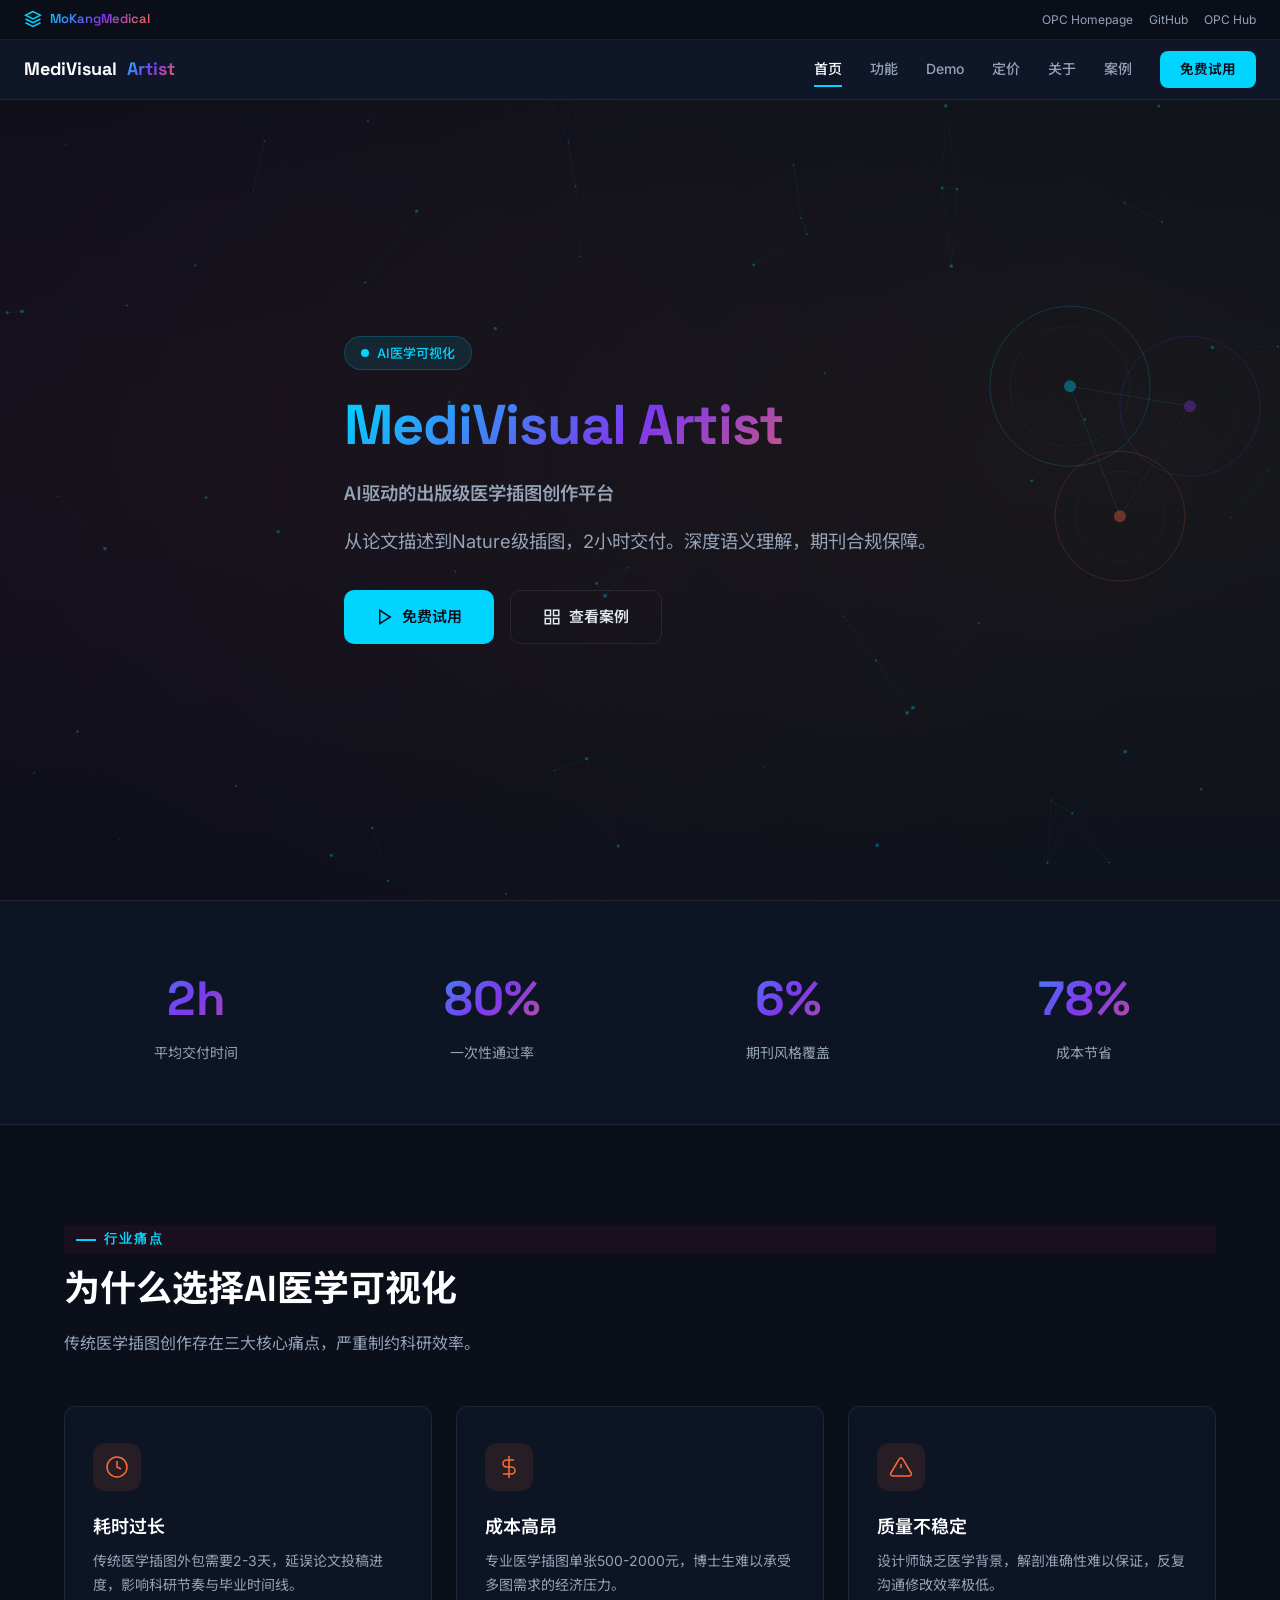
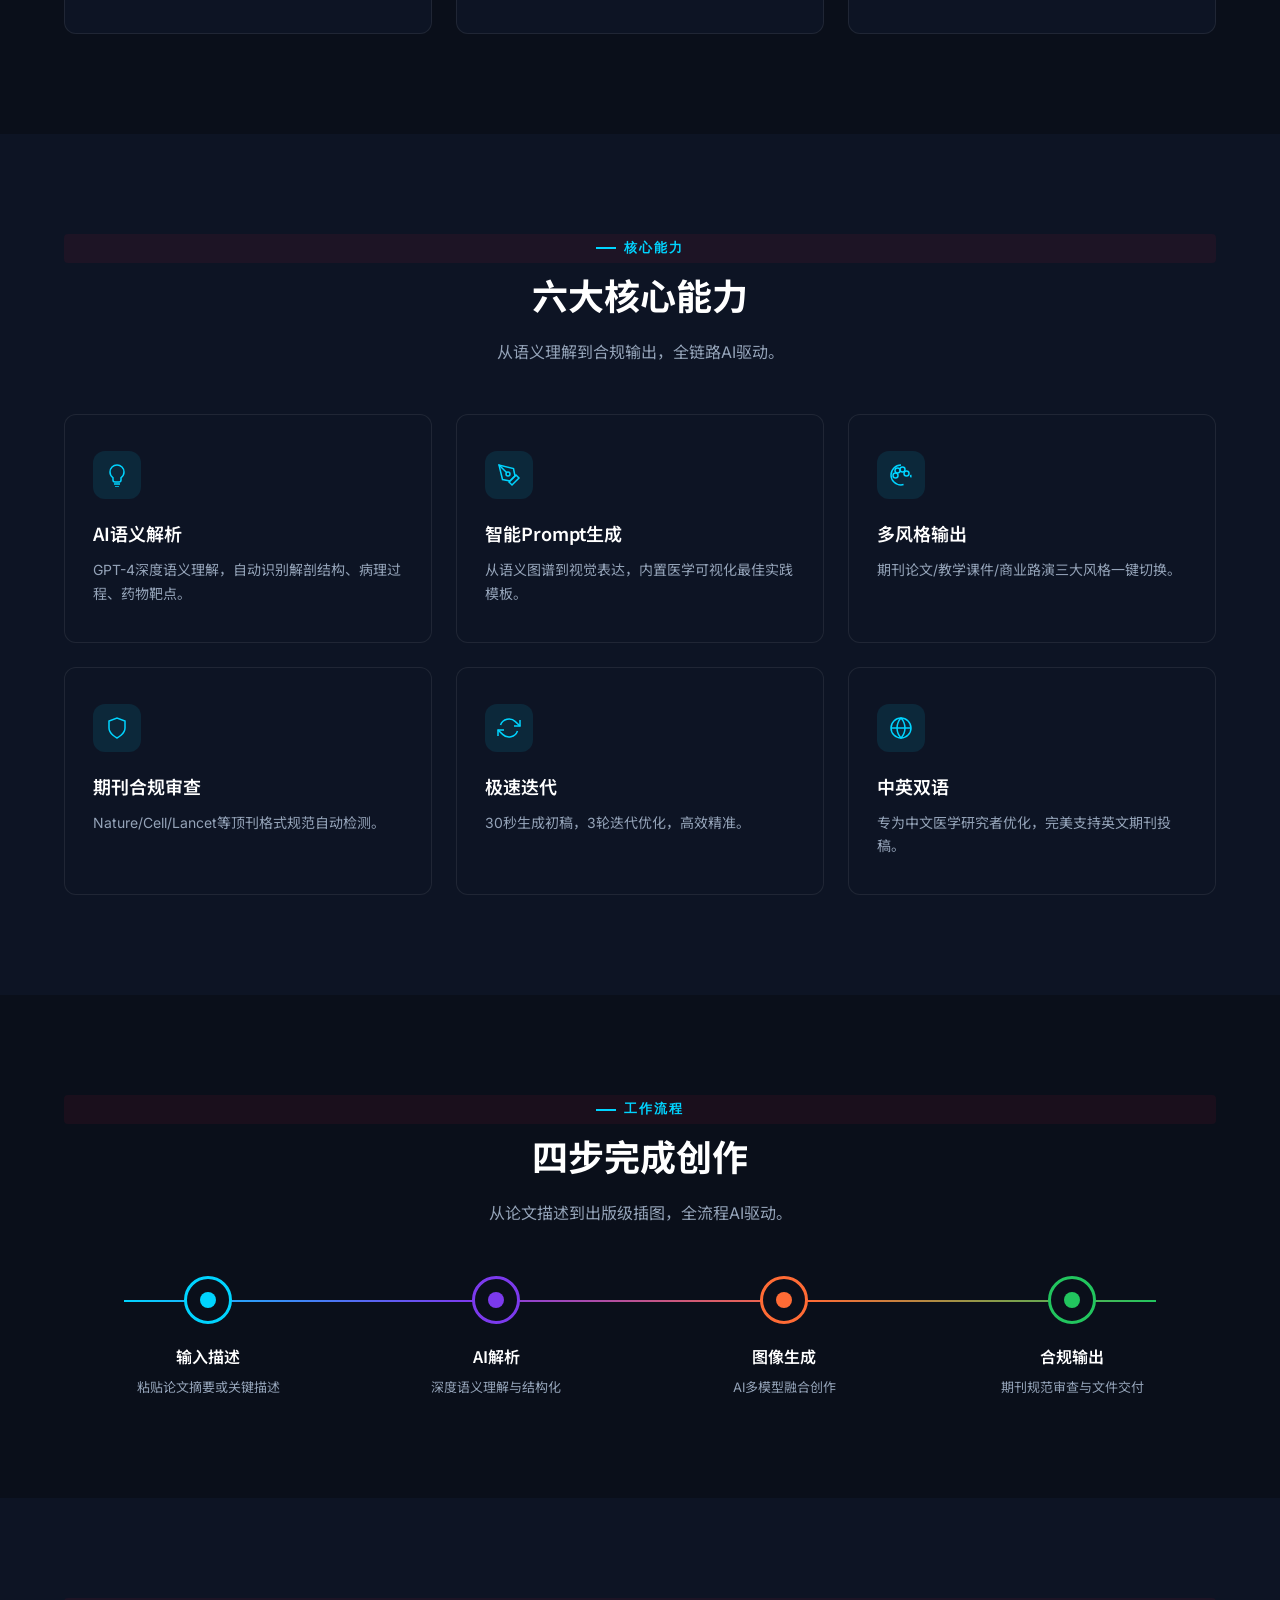
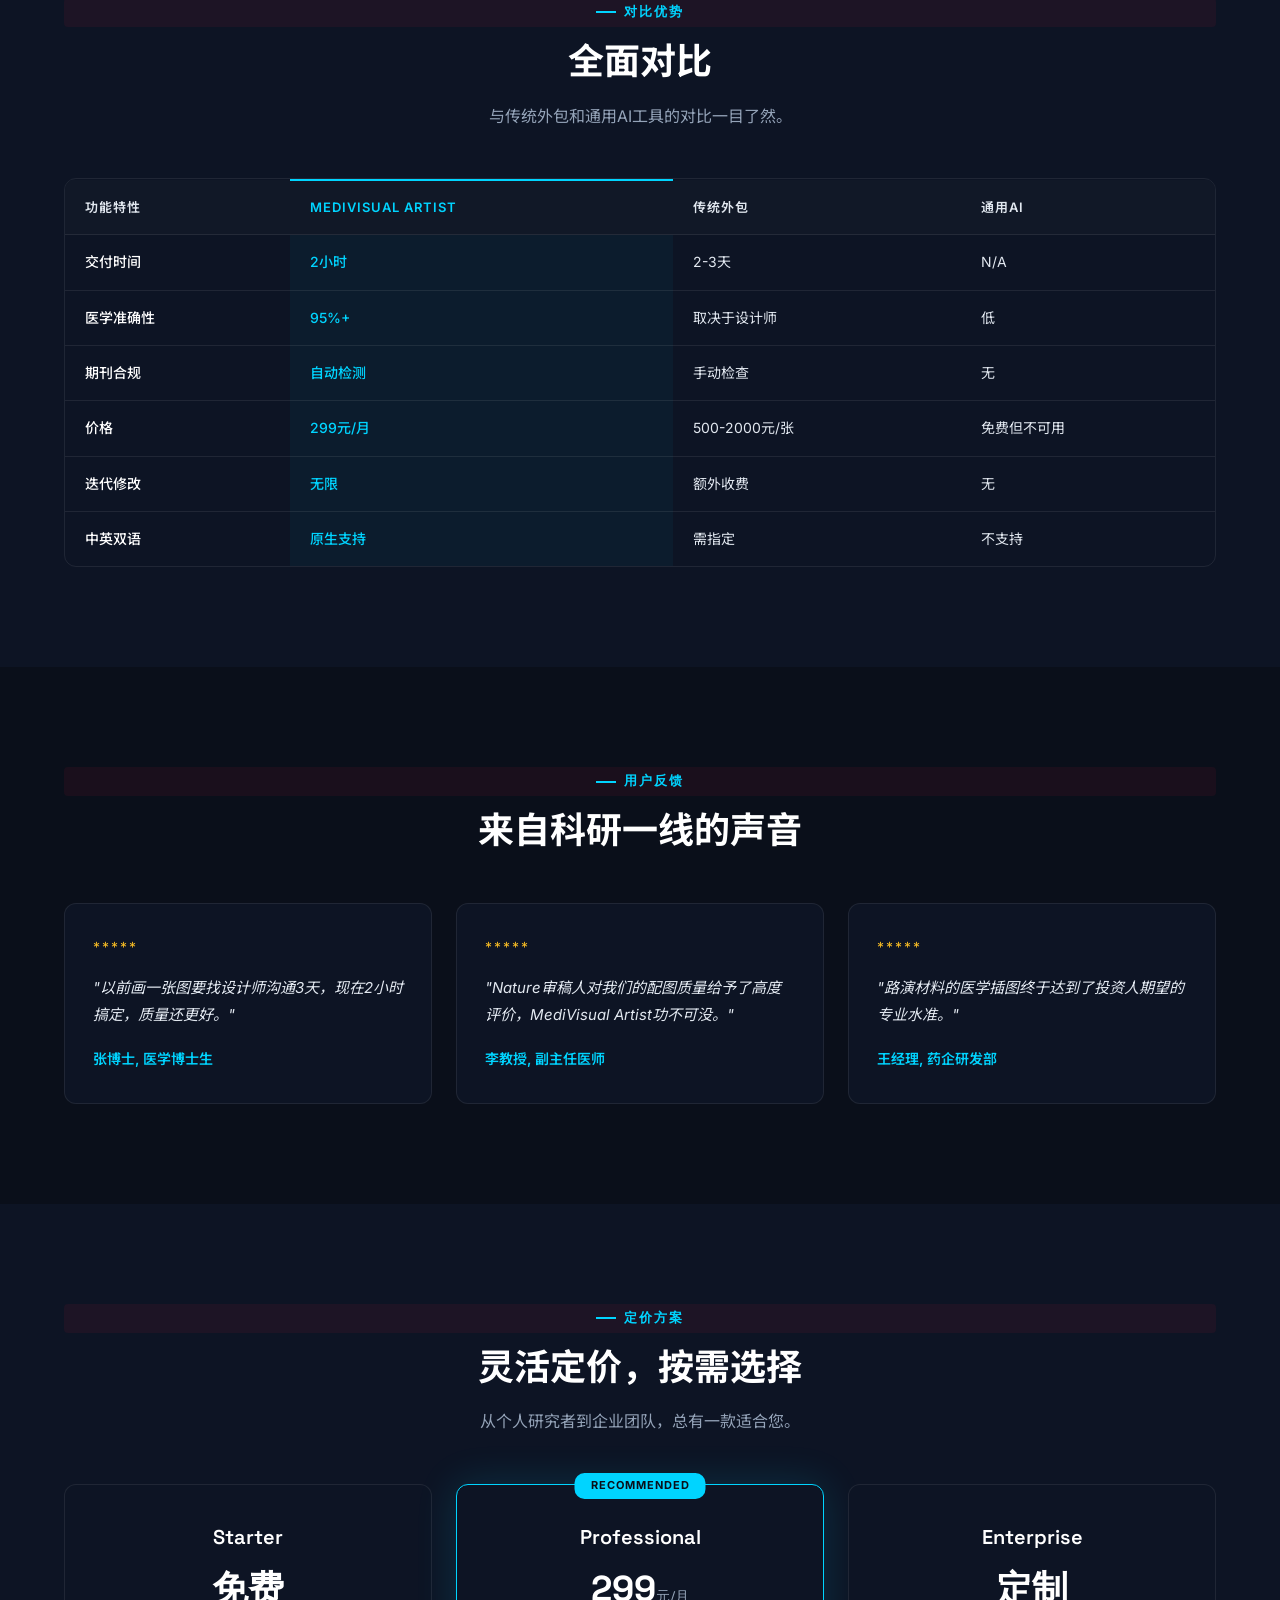
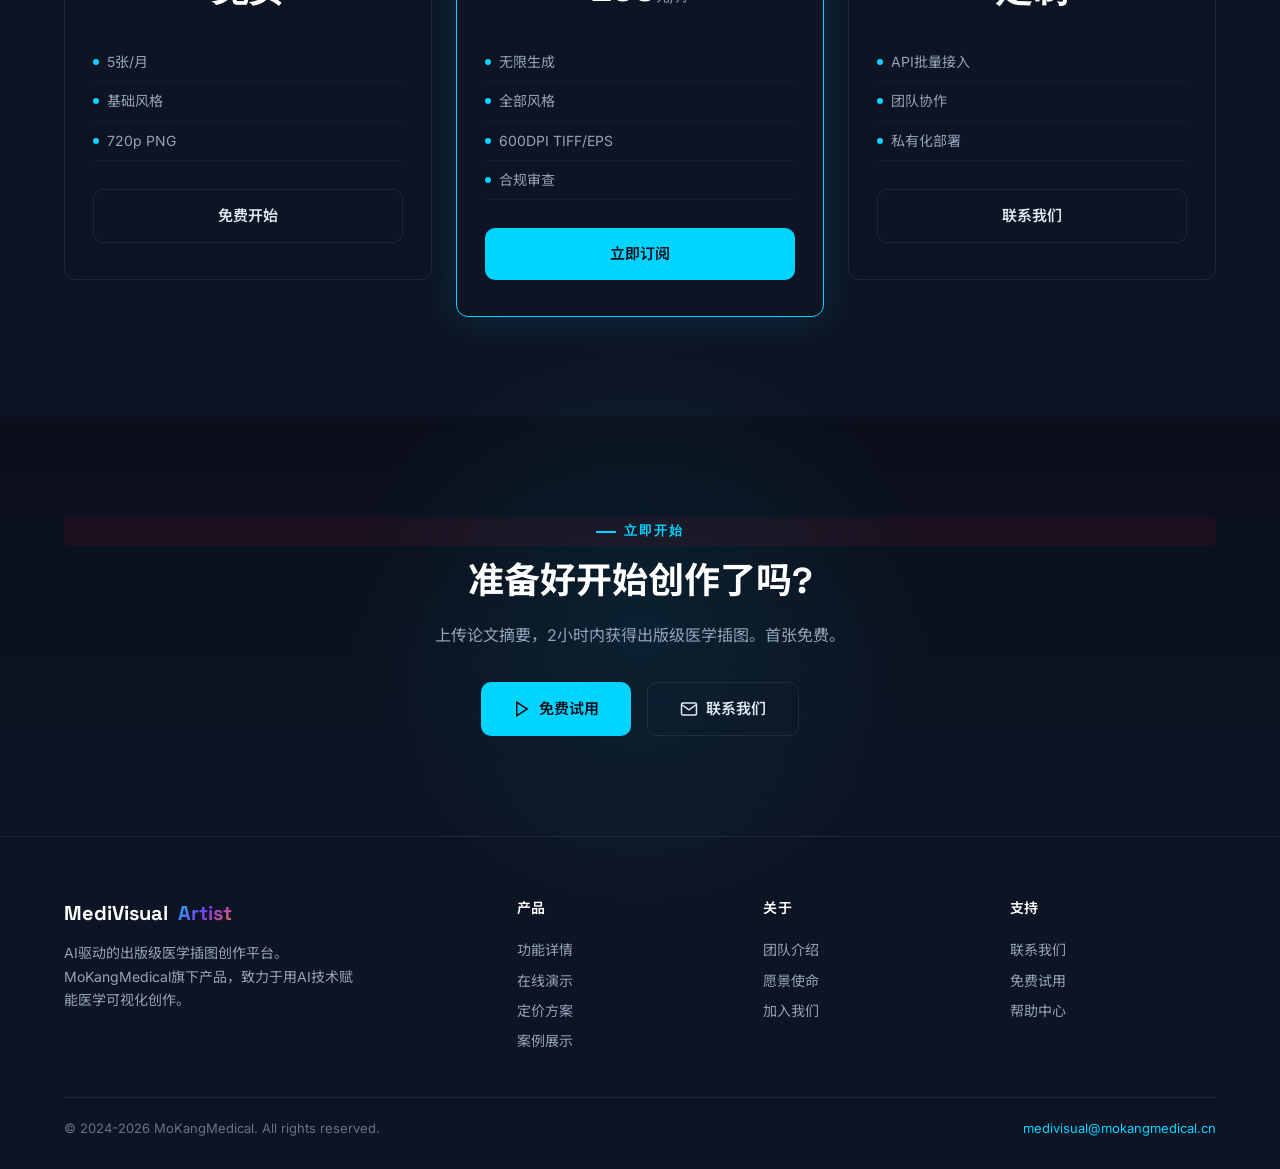
==== commit d22d2044: "feat: add shared dark theme CSS/JS, fix broken links, OPC nav" ====
--- a/docs/index.html
+++ b/docs/index.html
@@ -42,6 +42,7 @@
 <link rel="preconnect" href="https://fonts.googleapis.com">
 <link rel="preconnect" href="https://fonts.gstatic.com" crossorigin>
 <link href="https://fonts.googleapis.com/css2?family=Inter:wght@300;400;500;600;700;800&family=Noto+Sans+SC:wght@300;400;500;700&family=Space+Grotesk:wght@400;500;600;700&display=swap" rel="stylesheet">
+<link rel="stylesheet" href="styles.css">
 <style>
 *, *::before, *::after { margin: 0; padding: 0; box-sizing: border-box; }
 
@@ -826,5 +827,6 @@
   document.getElementById('backTop').classList.toggle('visible', window.scrollY > 400);
 });
 </script>
+<script src="main.js"></script>
 </body>
 </html>
--- a/docs/styles.css
+++ b/docs/styles.css
@@ -0,0 +1,767 @@
+/* ============================================================
+   MediVisual Artist - Professional Dark Theme (styles.css)
+   Primary: #A51C30 (Harvard Crimson)
+   Background: #0f172a (Slate 900)
+   Part of OPC Ecosystem by MoKangMedical
+   ============================================================ */
+
+/* ---- Design Variables (override) ---- */
+:root {
+  --primary: #A51C30;
+  --primary-light: #C62840;
+  --primary-dark: #8A1628;
+  --primary-rgb: 165, 28, 48;
+  --accent: #E8A838;
+  --accent-rgb: 232, 168, 56;
+  --purple: #7C3AED;
+  --purple-rgb: 124, 58, 237;
+  --bg: #0f172a;
+  --bg2: #1e293b;
+  --bg3: #334155;
+  --bg4: #475569;
+  --text: #f1f5f9;
+  --text2: #94a3b8;
+  --text3: #64748b;
+  --border: #1e293b;
+  --border2: #334155;
+  --gradient: linear-gradient(135deg, #A51C30, #E8A838);
+  --gradient-primary: linear-gradient(135deg, #A51C30, #C62840);
+  --glow: 0 0 40px rgba(165, 28, 48, .2);
+  --glow-accent: 0 0 40px rgba(232, 168, 56, .15);
+  --glow-purple: 0 0 40px rgba(124, 58, 237, .15);
+  --radius: 12px;
+  --transition: .3s cubic-bezier(.4,0,.2,1);
+}
+
+/* ---- Reset ---- */
+*, *::before, *::after {
+  margin: 0;
+  padding: 0;
+  box-sizing: border-box;
+}
+
+/* ---- Base ---- */
+html {
+  scroll-behavior: smooth;
+  font-size: 16px;
+}
+
+body {
+  font-family: 'Inter', 'Noto Sans SC', -apple-system, BlinkMacSystemFont, 'Segoe UI', sans-serif;
+  background: var(--bg);
+  color: var(--text);
+  line-height: 1.6;
+  overflow-x: hidden;
+  -webkit-font-smoothing: antialiased;
+  -moz-osx-font-smoothing: grayscale;
+}
+
+a {
+  color: var(--primary-light);
+  text-decoration: none;
+  transition: var(--transition);
+}
+
+a:hover {
+  color: #fff;
+}
+
+img {
+  max-width: 100%;
+  display: block;
+}
+
+/* ---- OPC Ecosystem Floating Nav ---- */
+.opc-float-nav {
+  position: fixed;
+  top: 16px;
+  right: 16px;
+  z-index: 10000;
+  display: flex;
+  flex-direction: column;
+  gap: 6px;
+  opacity: 0;
+  transform: translateX(20px);
+  transition: opacity .4s ease, transform .4s ease;
+  pointer-events: none;
+}
+
+.opc-float-nav.visible {
+  opacity: 1;
+  transform: translateX(0);
+  pointer-events: auto;
+}
+
+.opc-float-btn {
+  display: flex;
+  align-items: center;
+  gap: 8px;
+  padding: 10px 16px;
+  background: rgba(15, 23, 42, .92);
+  backdrop-filter: blur(16px);
+  border: 1px solid var(--border2);
+  border-radius: 10px;
+  color: var(--text2);
+  font-size: 13px;
+  font-weight: 500;
+  text-decoration: none;
+  white-space: nowrap;
+  transition: var(--transition);
+  box-shadow: 0 4px 20px rgba(0,0,0,.3);
+}
+
+.opc-float-btn:hover {
+  background: rgba(165, 28, 48, .15);
+  border-color: var(--primary);
+  color: #fff;
+  transform: translateX(-4px);
+}
+
+.opc-float-btn svg {
+  width: 16px;
+  height: 16px;
+  flex-shrink: 0;
+}
+
+.opc-float-btn.active {
+  background: rgba(165, 28, 48, .2);
+  border-color: var(--primary);
+  color: var(--primary-light);
+}
+
+/* ---- OPC Top Nav (inline bar) ---- */
+.opc-topnav {
+  position: fixed;
+  top: 0;
+  left: 0;
+  right: 0;
+  z-index: 9999;
+  background: rgba(15, 23, 42, .95);
+  backdrop-filter: blur(20px);
+  border-bottom: 1px solid var(--border);
+  height: 40px;
+  display: flex;
+  align-items: center;
+  justify-content: space-between;
+  padding: 0 24px;
+  font-size: 12px;
+}
+
+.opc-topnav a {
+  color: var(--text2);
+  text-decoration: none;
+  transition: var(--transition);
+}
+
+.opc-topnav a:hover {
+  color: var(--primary-light);
+}
+
+.opc-logo {
+  display: flex;
+  align-items: center;
+  gap: 8px;
+  font-weight: 600;
+  color: var(--text);
+  font-size: 13px;
+}
+
+.opc-logo span {
+  background: var(--gradient);
+  -webkit-background-clip: text;
+  -webkit-text-fill-color: transparent;
+  background-clip: text;
+}
+
+.opc-links {
+  display: flex;
+  gap: 16px;
+  align-items: center;
+}
+
+/* ---- Main Navigation ---- */
+.main-nav,
+nav:not(.opc-topnav):not(.opc-float-nav) {
+  position: fixed;
+  top: 40px;
+  left: 0;
+  right: 0;
+  z-index: 9998;
+  background: rgba(15, 23, 42, .92);
+  backdrop-filter: blur(20px);
+  border-bottom: 1px solid var(--border);
+}
+
+.main-nav.scrolled,
+nav.scrolled {
+  background: rgba(15, 23, 42, .98);
+  box-shadow: 0 4px 30px rgba(0,0,0,.4);
+}
+
+.nav-inner {
+  max-width: 1200px;
+  margin: 0 auto;
+  display: flex;
+  align-items: center;
+  justify-content: space-between;
+  height: 64px;
+  padding: 0 24px;
+}
+
+.logo,
+.nav-brand {
+  font-family: 'Space Grotesk', sans-serif;
+  font-size: 1.4rem;
+  font-weight: 700;
+  color: #fff;
+  text-decoration: none;
+  display: flex;
+  align-items: center;
+  gap: 10px;
+}
+
+.logo span,
+.nav-brand span {
+  background: var(--gradient);
+  -webkit-background-clip: text;
+  -webkit-text-fill-color: transparent;
+  background-clip: text;
+}
+
+.nav-links {
+  display: flex;
+  gap: 28px;
+  list-style: none;
+  align-items: center;
+}
+
+.nav-links a {
+  color: var(--text2);
+  font-size: .9rem;
+  font-weight: 500;
+  transition: var(--transition);
+  position: relative;
+  padding: 4px 0;
+}
+
+.nav-links a::after {
+  content: '';
+  position: absolute;
+  bottom: -2px;
+  left: 0;
+  width: 0;
+  height: 2px;
+  background: var(--primary);
+  transition: width .3s;
+}
+
+.nav-links a:hover,
+.nav-links a.active {
+  color: #fff;
+}
+
+.nav-links a:hover::after,
+.nav-links a.active::after {
+  width: 100%;
+}
+
+.nav-cta {
+  background: var(--primary) !important;
+  color: #fff !important;
+  padding: 8px 20px !important;
+  border-radius: 8px !important;
+  font-weight: 600 !important;
+  font-size: .85rem !important;
+  -webkit-text-fill-color: #fff !important;
+  transition: var(--transition);
+}
+
+.nav-cta::after {
+  display: none !important;
+}
+
+.nav-cta:hover {
+  background: var(--primary-light) !important;
+  transform: translateY(-1px);
+  box-shadow: 0 4px 20px rgba(165, 28, 48, .4);
+}
+
+.mobile-toggle {
+  display: none;
+  background: none;
+  border: none;
+  color: var(--text);
+  font-size: 1.5rem;
+  cursor: pointer;
+}
+
+/* ---- Container ---- */
+.container {
+  max-width: 1200px;
+  margin: 0 auto;
+  padding: 0 24px;
+}
+
+/* ---- Hero ---- */
+.hero {
+  min-height: 60vh;
+  display: flex;
+  align-items: center;
+  position: relative;
+  overflow: hidden;
+  padding-top: 140px;
+  padding-bottom: 60px;
+}
+
+.hero::before {
+  content: '';
+  position: absolute;
+  top: -50%;
+  left: -50%;
+  width: 200%;
+  height: 200%;
+  background:
+    radial-gradient(ellipse at 30% 50%, rgba(165, 28, 48, .08), transparent 50%),
+    radial-gradient(ellipse at 70% 50%, rgba(232, 168, 56, .06), transparent 50%);
+  animation: heroPulse 8s ease-in-out infinite;
+}
+
+@keyframes heroPulse {
+  0%, 100% { opacity: .6; }
+  50% { opacity: 1; }
+}
+
+.hero-content {
+  position: relative;
+  z-index: 2;
+  max-width: 800px;
+}
+
+.hero h1 {
+  font-family: 'Space Grotesk', 'Noto Sans SC', sans-serif;
+  font-size: clamp(2.5rem, 5vw, 3.5rem);
+  font-weight: 800;
+  line-height: 1.1;
+  margin-bottom: 20px;
+  letter-spacing: -.02em;
+}
+
+.hero h1 span {
+  background: var(--gradient);
+  -webkit-background-clip: text;
+  -webkit-text-fill-color: transparent;
+  background-clip: text;
+}
+
+.hero p {
+  font-size: 1.15rem;
+  color: var(--text2);
+  max-width: 600px;
+  line-height: 1.8;
+}
+
+/* ---- Sections ---- */
+section {
+  padding: 100px 0;
+}
+
+.section-label {
+  display: inline-block;
+  font-size: .75rem;
+  font-weight: 600;
+  text-transform: uppercase;
+  letter-spacing: .15em;
+  color: var(--primary-light);
+  margin-bottom: 12px;
+  padding: 4px 12px;
+  background: rgba(165, 28, 48, .1);
+  border-radius: 4px;
+}
+
+.section-title {
+  font-family: 'Space Grotesk', 'Noto Sans SC', sans-serif;
+  font-size: clamp(1.8rem, 3vw, 2.5rem);
+  font-weight: 700;
+  margin-bottom: 16px;
+}
+
+.section-desc {
+  color: var(--text2);
+  max-width: 600px;
+  font-size: 1.05rem;
+  line-height: 1.8;
+}
+
+/* ---- Cards ---- */
+.card-grid {
+  display: grid;
+  grid-template-columns: repeat(auto-fit, minmax(300px, 1fr));
+  gap: 24px;
+  margin-top: 48px;
+}
+
+.card {
+  padding: 40px;
+  background: var(--bg2);
+  border: 1px solid var(--border);
+  border-radius: 20px;
+  position: relative;
+  overflow: hidden;
+  transition: var(--transition);
+}
+
+.card:hover {
+  border-color: var(--primary);
+  transform: translateY(-4px);
+  box-shadow: var(--glow);
+}
+
+.card .icon {
+  width: 60px;
+  height: 60px;
+  display: flex;
+  align-items: center;
+  justify-content: center;
+  background: rgba(165, 28, 48, .1);
+  border-radius: 16px;
+  margin-bottom: 20px;
+}
+
+.card h3 {
+  font-size: 1.3rem;
+  font-weight: 700;
+  margin-bottom: 12px;
+}
+
+.card p {
+  color: var(--text2);
+  font-size: .95rem;
+  line-height: 1.8;
+}
+
+/* ---- Buttons ---- */
+.btn-primary {
+  display: inline-flex;
+  align-items: center;
+  gap: 8px;
+  padding: 14px 32px;
+  background: var(--primary);
+  color: #fff;
+  border-radius: 10px;
+  font-weight: 600;
+  font-size: 1rem;
+  transition: var(--transition);
+  border: none;
+  cursor: pointer;
+  text-decoration: none;
+}
+
+.btn-primary:hover {
+  background: var(--primary-light);
+  color: #fff;
+  transform: translateY(-2px);
+  box-shadow: 0 8px 30px rgba(165, 28, 48, .4);
+}
+
+.btn-outline {
+  display: inline-flex;
+  align-items: center;
+  gap: 8px;
+  padding: 14px 32px;
+  background: transparent;
+  color: var(--text);
+  border: 1px solid var(--border2);
+  border-radius: 10px;
+  font-weight: 500;
+  font-size: 1rem;
+  transition: var(--transition);
+  cursor: pointer;
+  text-decoration: none;
+}
+
+.btn-outline:hover {
+  border-color: var(--primary);
+  color: var(--primary-light);
+}
+
+/* ---- Tags ---- */
+.tag {
+  display: inline-block;
+  padding: 4px 12px;
+  background: rgba(165, 28, 48, .1);
+  border: 1px solid rgba(165, 28, 48, .2);
+  border-radius: 100px;
+  font-size: .75rem;
+  color: var(--primary-light);
+  font-weight: 500;
+}
+
+.tag-accent {
+  background: rgba(232, 168, 56, .1);
+  border-color: rgba(232, 168, 56, .3);
+  color: var(--accent);
+}
+
+/* ---- CTA ---- */
+.cta {
+  background: var(--bg2);
+  border: 1px solid var(--border);
+  border-radius: 24px;
+  padding: 80px 60px;
+  text-align: center;
+  position: relative;
+  overflow: hidden;
+}
+
+.cta::before {
+  content: '';
+  position: absolute;
+  top: -100px;
+  right: -100px;
+  width: 300px;
+  height: 300px;
+  background: radial-gradient(circle, rgba(165, 28, 48, .1), transparent 70%);
+  border-radius: 50%;
+}
+
+.cta h2 {
+  font-family: 'Space Grotesk', 'Noto Sans SC', sans-serif;
+  font-size: clamp(1.8rem, 3vw, 2.5rem);
+  font-weight: 700;
+  margin-bottom: 16px;
+}
+
+.cta p {
+  color: var(--text2);
+  max-width: 500px;
+  margin: 0 auto 32px;
+  font-size: 1rem;
+}
+
+.cta-buttons {
+  display: flex;
+  gap: 16px;
+  justify-content: center;
+  flex-wrap: wrap;
+  position: relative;
+  z-index: 1;
+}
+
+/* ---- Footer ---- */
+footer {
+  padding: 60px 0 32px;
+  border-top: 1px solid var(--border);
+  background: var(--bg2);
+}
+
+.footer-grid {
+  display: grid;
+  grid-template-columns: 2fr 1fr 1fr 1fr;
+  gap: 48px;
+  margin-bottom: 48px;
+}
+
+.footer-brand .logo {
+  font-size: 1.2rem;
+  margin-bottom: 12px;
+}
+
+.footer-brand p {
+  color: var(--text2);
+  font-size: .85rem;
+  line-height: 1.7;
+  max-width: 300px;
+}
+
+.footer-col h4 {
+  font-size: .85rem;
+  font-weight: 600;
+  margin-bottom: 16px;
+  text-transform: uppercase;
+  letter-spacing: .05em;
+}
+
+.footer-col a {
+  display: block;
+  color: var(--text2);
+  font-size: .85rem;
+  padding: 4px 0;
+  transition: var(--transition);
+}
+
+.footer-col a:hover {
+  color: var(--primary-light);
+}
+
+.footer-bottom {
+  display: flex;
+  justify-content: space-between;
+  align-items: center;
+  padding-top: 24px;
+  border-top: 1px solid var(--border);
+  font-size: .8rem;
+  color: var(--text3);
+}
+
+.footer-bottom a {
+  color: var(--primary-light);
+}
+
+/* ---- Back to Top ---- */
+.back-top {
+  position: fixed;
+  bottom: 32px;
+  right: 32px;
+  width: 44px;
+  height: 44px;
+  background: var(--bg2);
+  border: 1px solid var(--border);
+  border-radius: 12px;
+  display: flex;
+  align-items: center;
+  justify-content: center;
+  cursor: pointer;
+  opacity: 0;
+  transform: translateY(20px);
+  transition: var(--transition);
+  z-index: 999;
+  color: var(--text2);
+}
+
+.back-top.show,
+.back-top.visible {
+  opacity: 1;
+  transform: translateY(0);
+}
+
+.back-top:hover {
+  border-color: var(--primary);
+  color: var(--primary-light);
+}
+
+/* ---- Reveal Animations ---- */
+.reveal {
+  opacity: 0;
+  transform: translateY(30px);
+  transition: opacity .6s ease, transform .6s ease;
+}
+
+.reveal.visible {
+  opacity: 1;
+  transform: translateY(0);
+}
+
+@keyframes fadeInUp {
+  from { opacity: 0; transform: translateY(30px); }
+  to { opacity: 1; transform: translateY(0); }
+}
+
+@keyframes fadeIn {
+  from { opacity: 0; }
+  to { opacity: 1; }
+}
+
+/* ---- Form Elements ---- */
+.form-group {
+  margin-bottom: 20px;
+}
+
+.form-group label {
+  display: block;
+  font-size: .9rem;
+  font-weight: 500;
+  margin-bottom: 8px;
+  color: var(--text);
+}
+
+.form-input,
+.form-select,
+.form-textarea {
+  width: 100%;
+  padding: 12px 16px;
+  background: var(--bg3);
+  border: 1px solid var(--border);
+  border-radius: 10px;
+  color: var(--text);
+  font-size: .95rem;
+  font-family: inherit;
+  transition: var(--transition);
+}
+
+.form-input:focus,
+.form-select:focus,
+.form-textarea:focus {
+  outline: none;
+  border-color: var(--primary);
+  box-shadow: 0 0 0 3px rgba(165, 28, 48, .15);
+}
+
+.form-textarea {
+  min-height: 140px;
+  resize: vertical;
+}
+
+/* ---- Responsive ---- */
+@media (max-width: 1024px) {
+  .footer-grid {
+    grid-template-columns: 1fr 1fr;
+  }
+  .card-grid {
+    grid-template-columns: repeat(2, 1fr);
+  }
+  .opc-float-nav {
+    top: auto;
+    bottom: 80px;
+    right: 12px;
+    flex-direction: row;
+    flex-wrap: wrap;
+    justify-content: flex-end;
+  }
+  .opc-float-btn span:not(.opc-float-icon) {
+    display: none;
+  }
+}
+
+@media (max-width: 768px) {
+  .nav-links {
+    display: none;
+  }
+  .nav-links.show {
+    display: flex;
+    position: fixed;
+    top: 104px;
+    left: 0;
+    right: 0;
+    background: rgba(15, 23, 42, .98);
+    backdrop-filter: blur(20px);
+    flex-direction: column;
+    padding: 24px;
+    gap: 16px;
+    border-bottom: 1px solid var(--border);
+  }
+  .mobile-toggle {
+    display: block;
+  }
+  .card-grid {
+    grid-template-columns: 1fr;
+  }
+  .footer-grid {
+    grid-template-columns: 1fr;
+  }
+  .footer-bottom {
+    flex-direction: column;
+    gap: 8px;
+    text-align: center;
+  }
+  .cta {
+    padding: 60px 30px;
+  }
+  .hero {
+    min-height: auto;
+    padding-top: 120px;
+    padding-bottom: 40px;
+  }
+  .opc-float-nav {
+    display: none;
+  }
+}
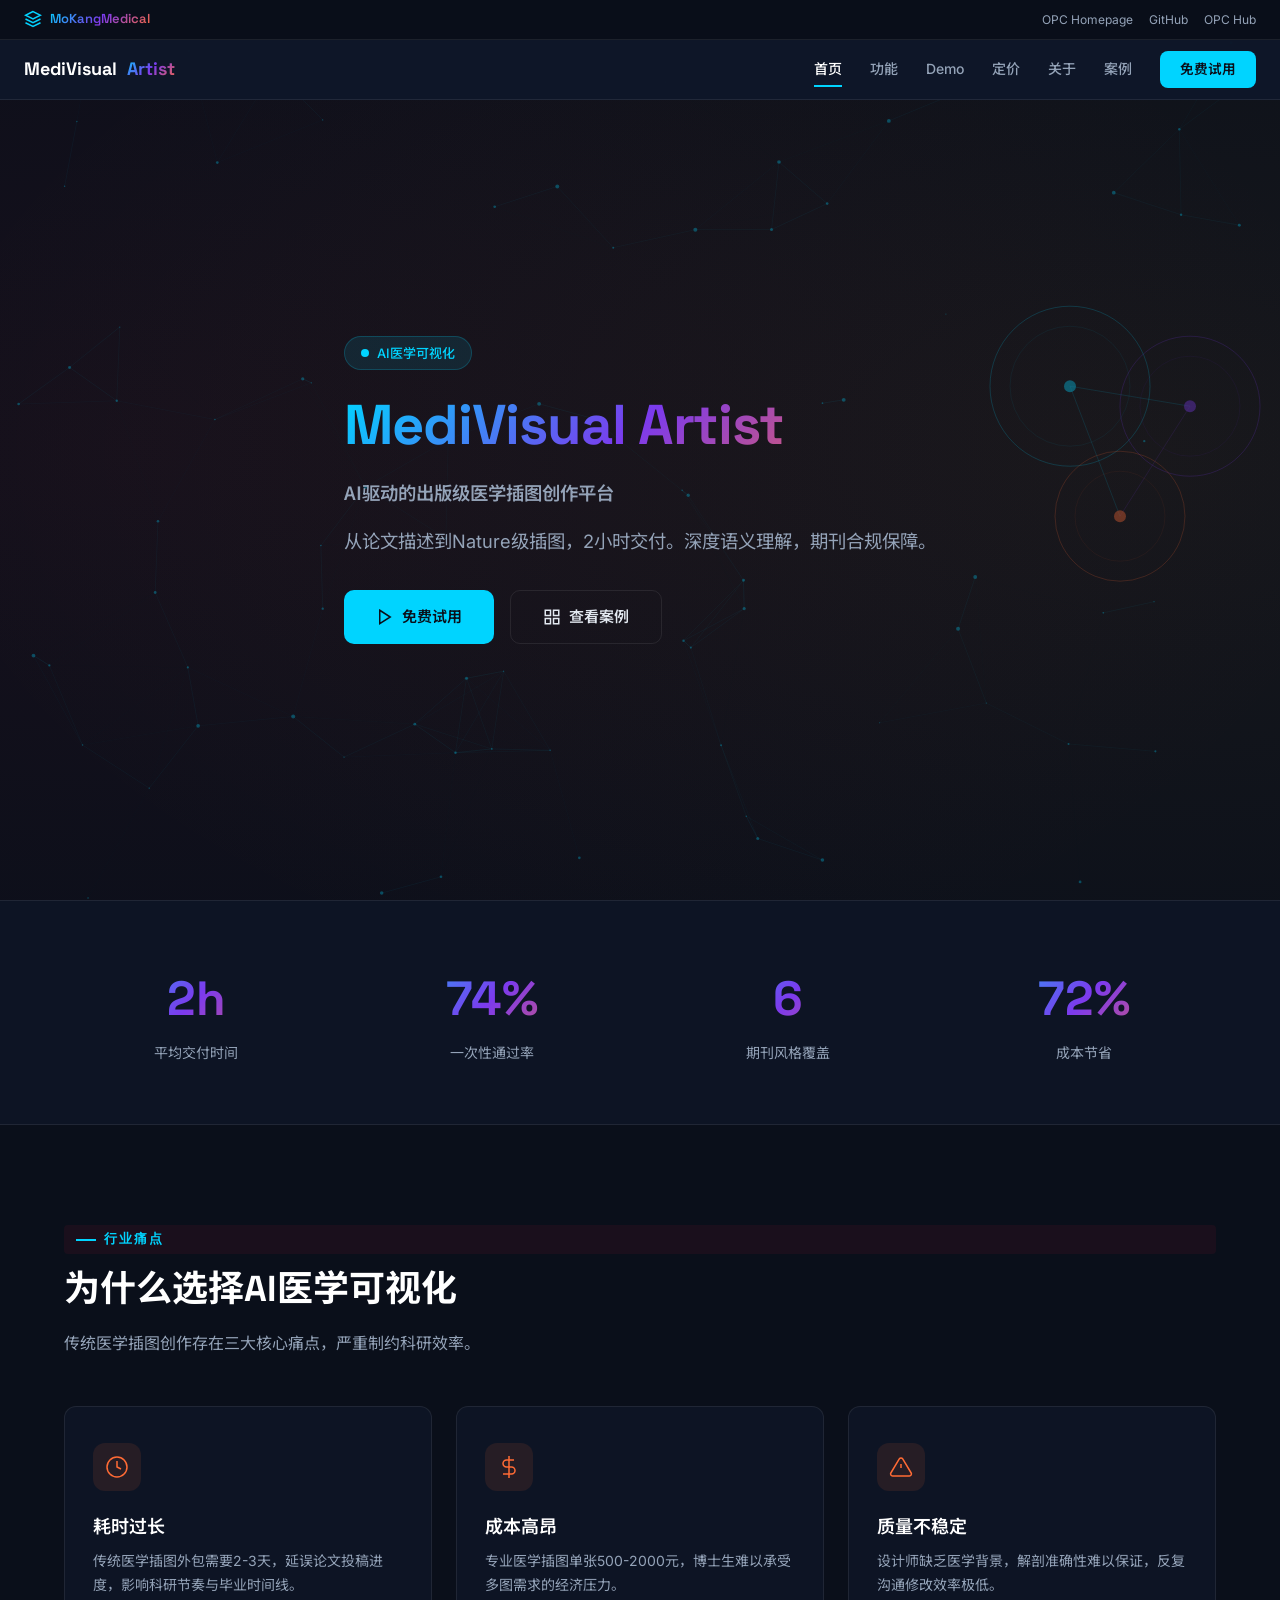
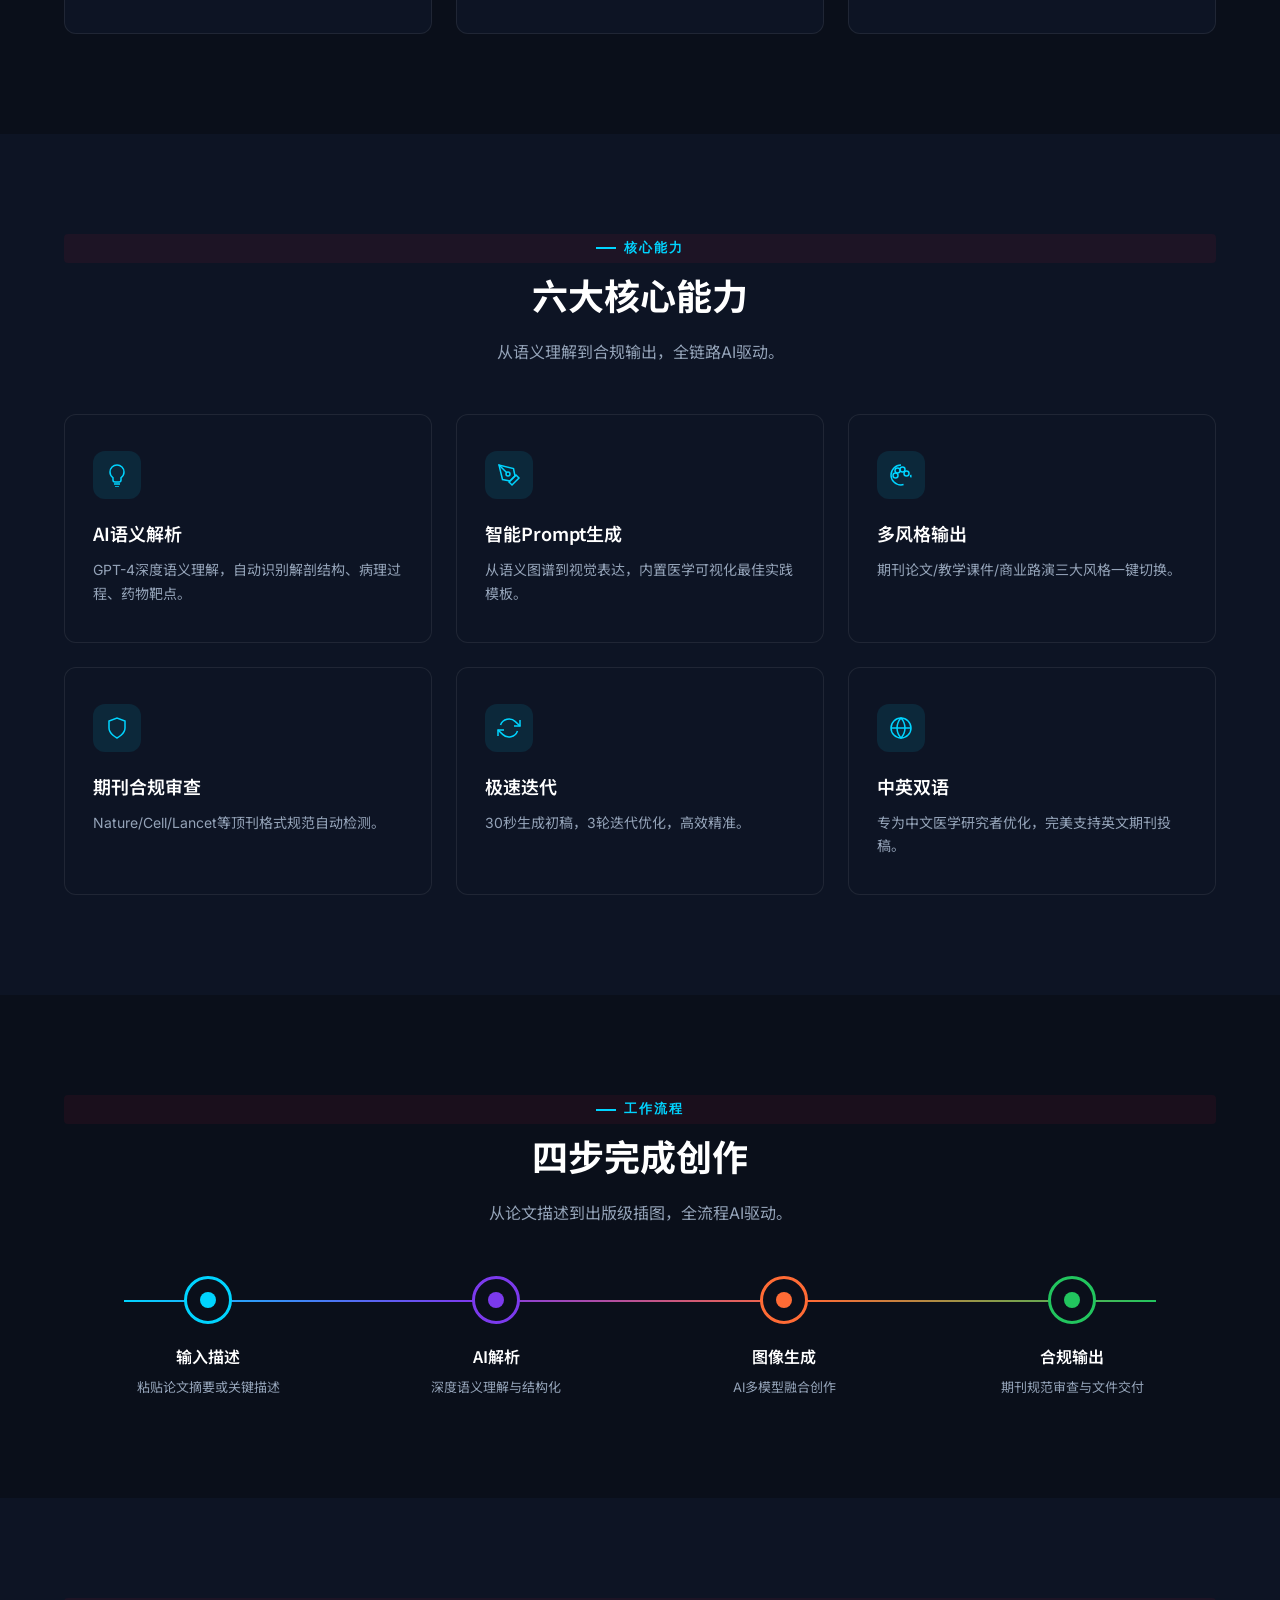
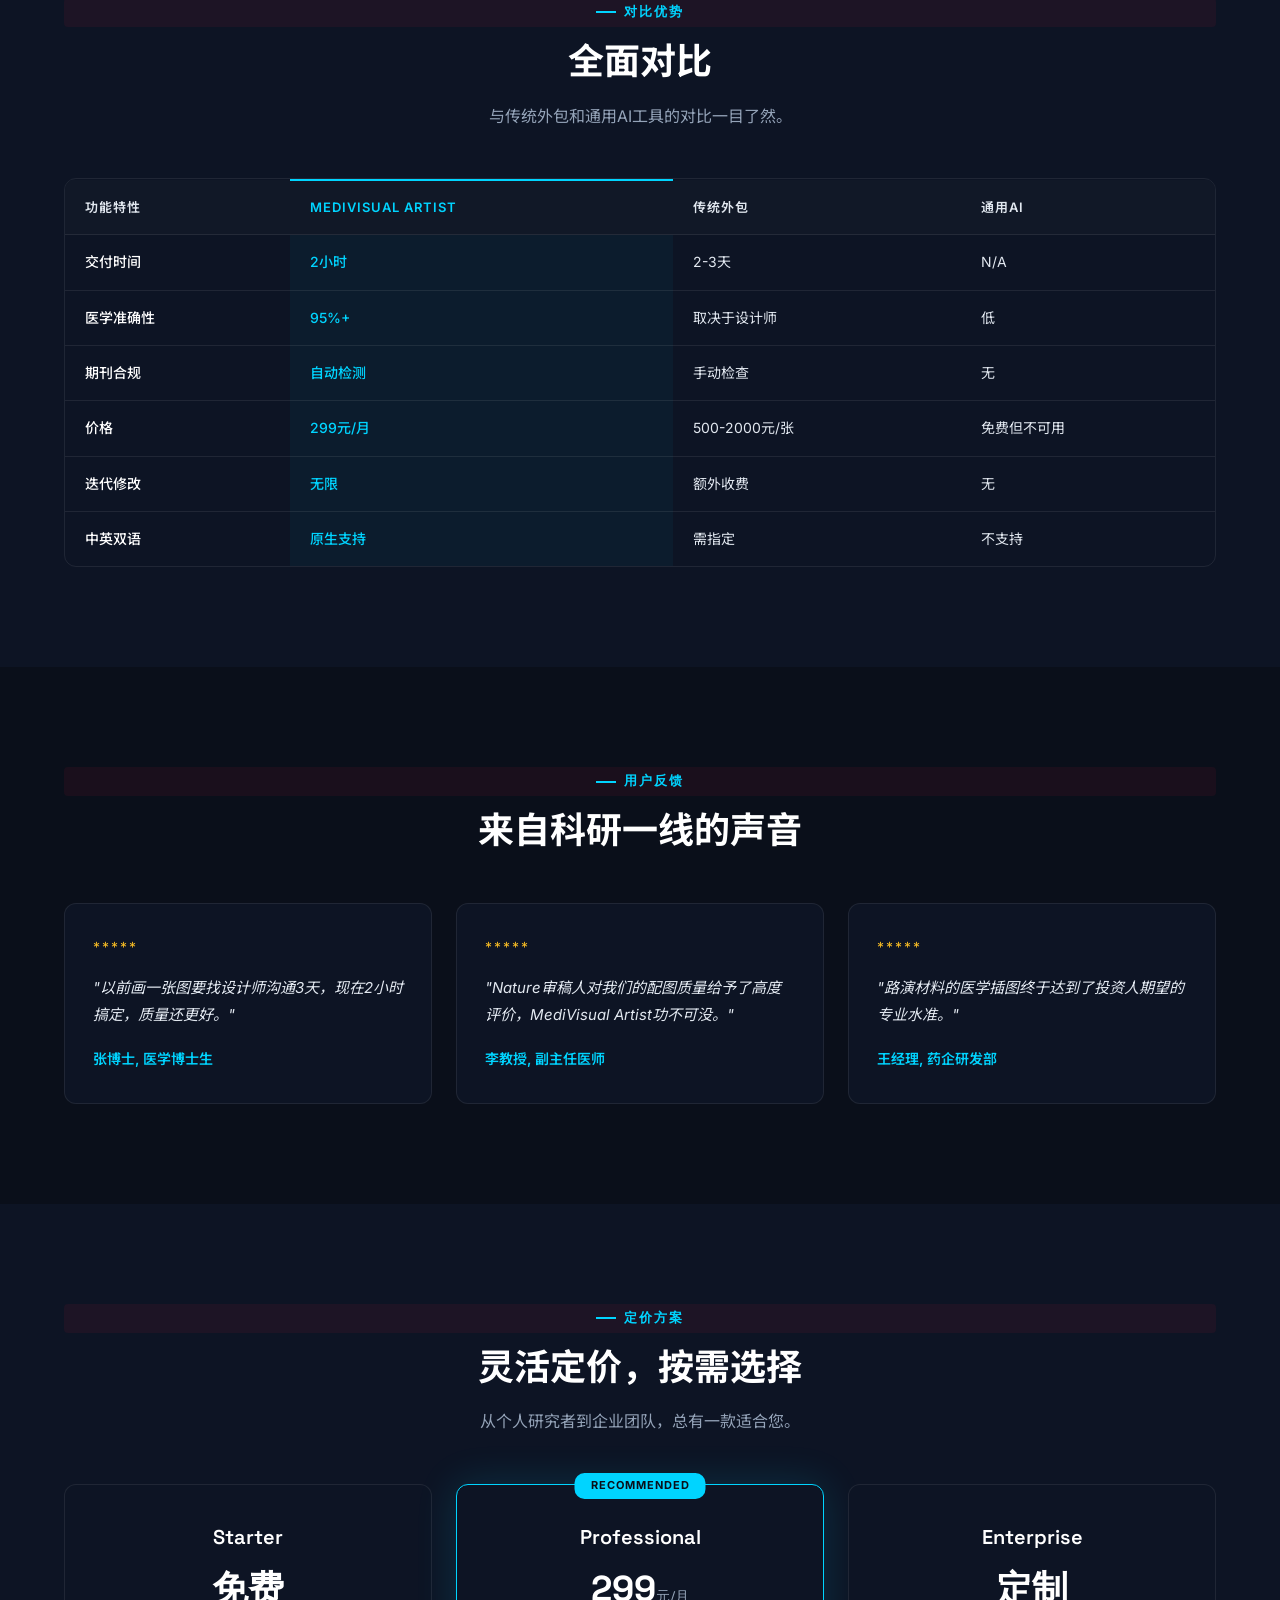
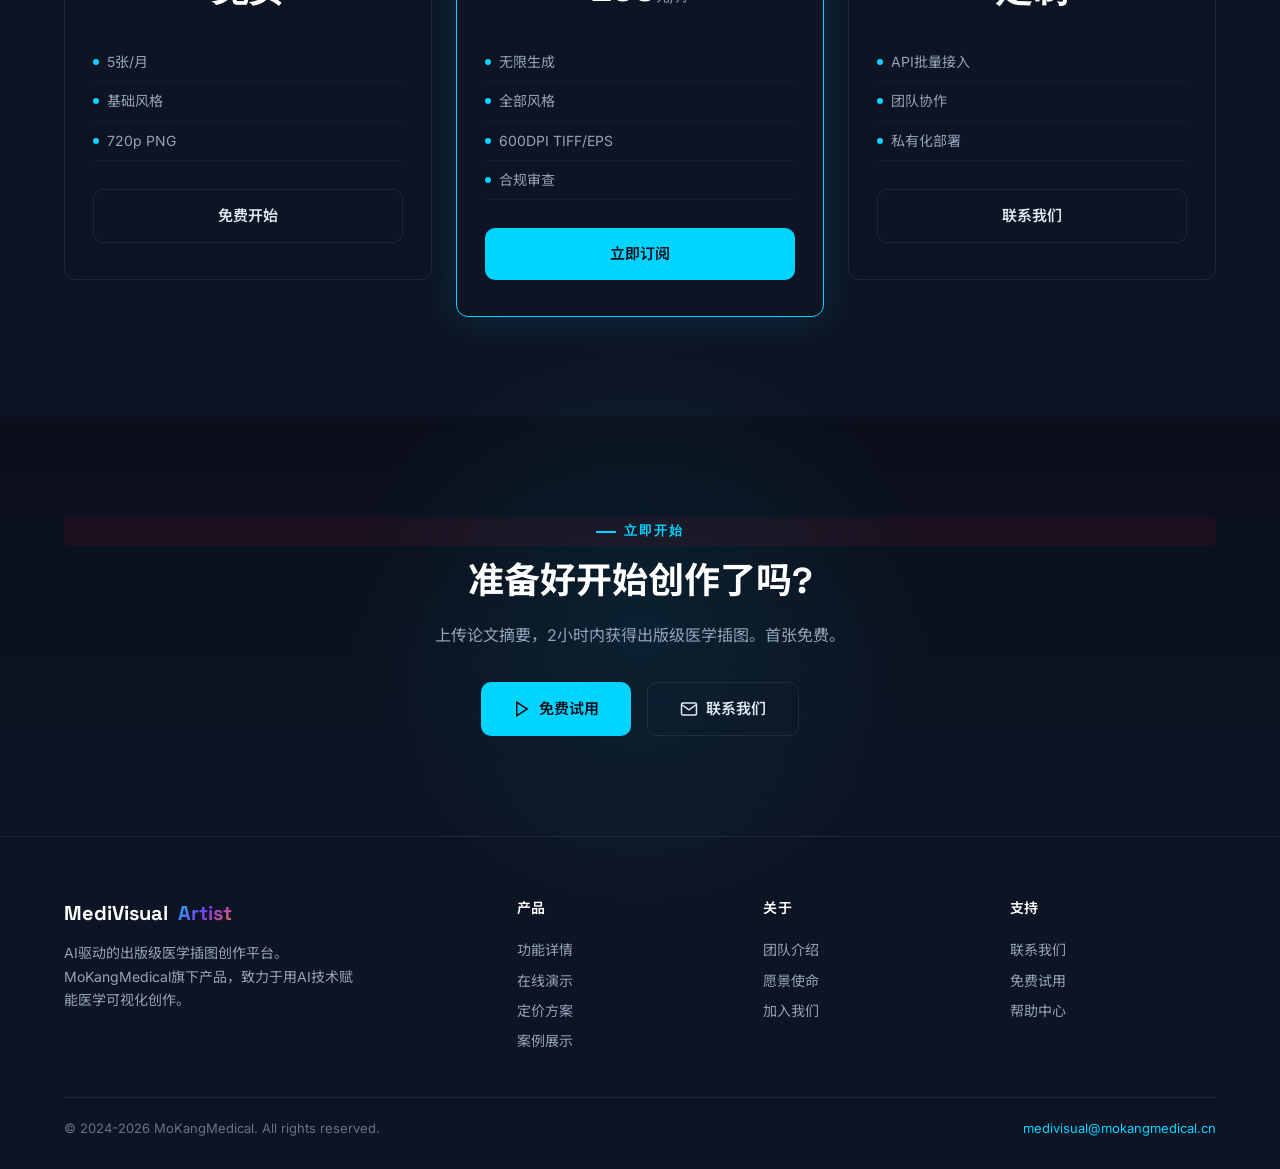
==== commit 41640fe9: "perf: add resource preconnect hints, optimize font loading" ====
--- a/docs/index.html
+++ b/docs/index.html
@@ -1,6 +1,10 @@
 <!DOCTYPE html>
 <html lang="zh-CN">
 <head>
+<link rel="preconnect" href="https://fonts.googleapis.com">
+<link rel="preconnect" href="https://fonts.gstatic.com" crossorigin>
+<link rel="dns-prefetch" href="https://api.openai.com">
+
 <meta charset="UTF-8">
 <meta name="viewport" content="width=device-width, initial-scale=1.0">
 <title>MediVisual Artist - AI驱动的出版级医学插图创作平台 | MoKangMedical</title>
